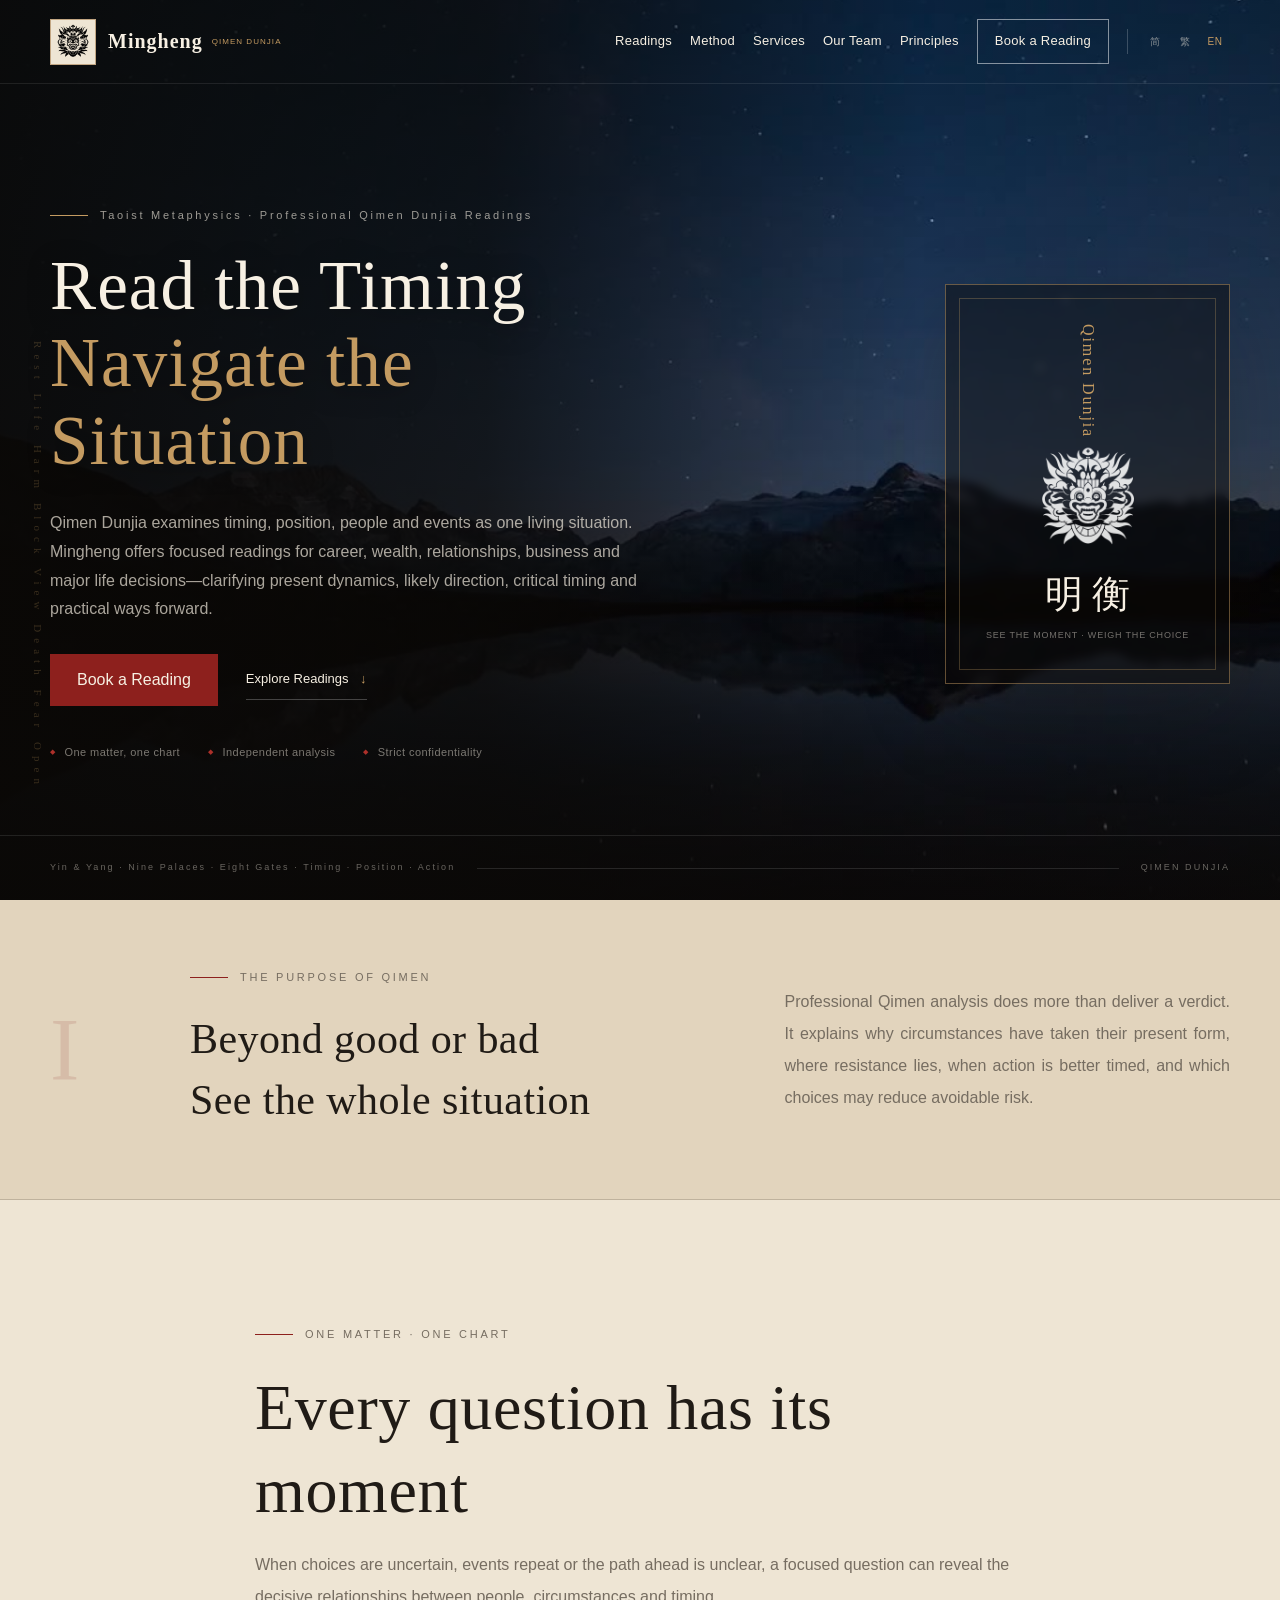
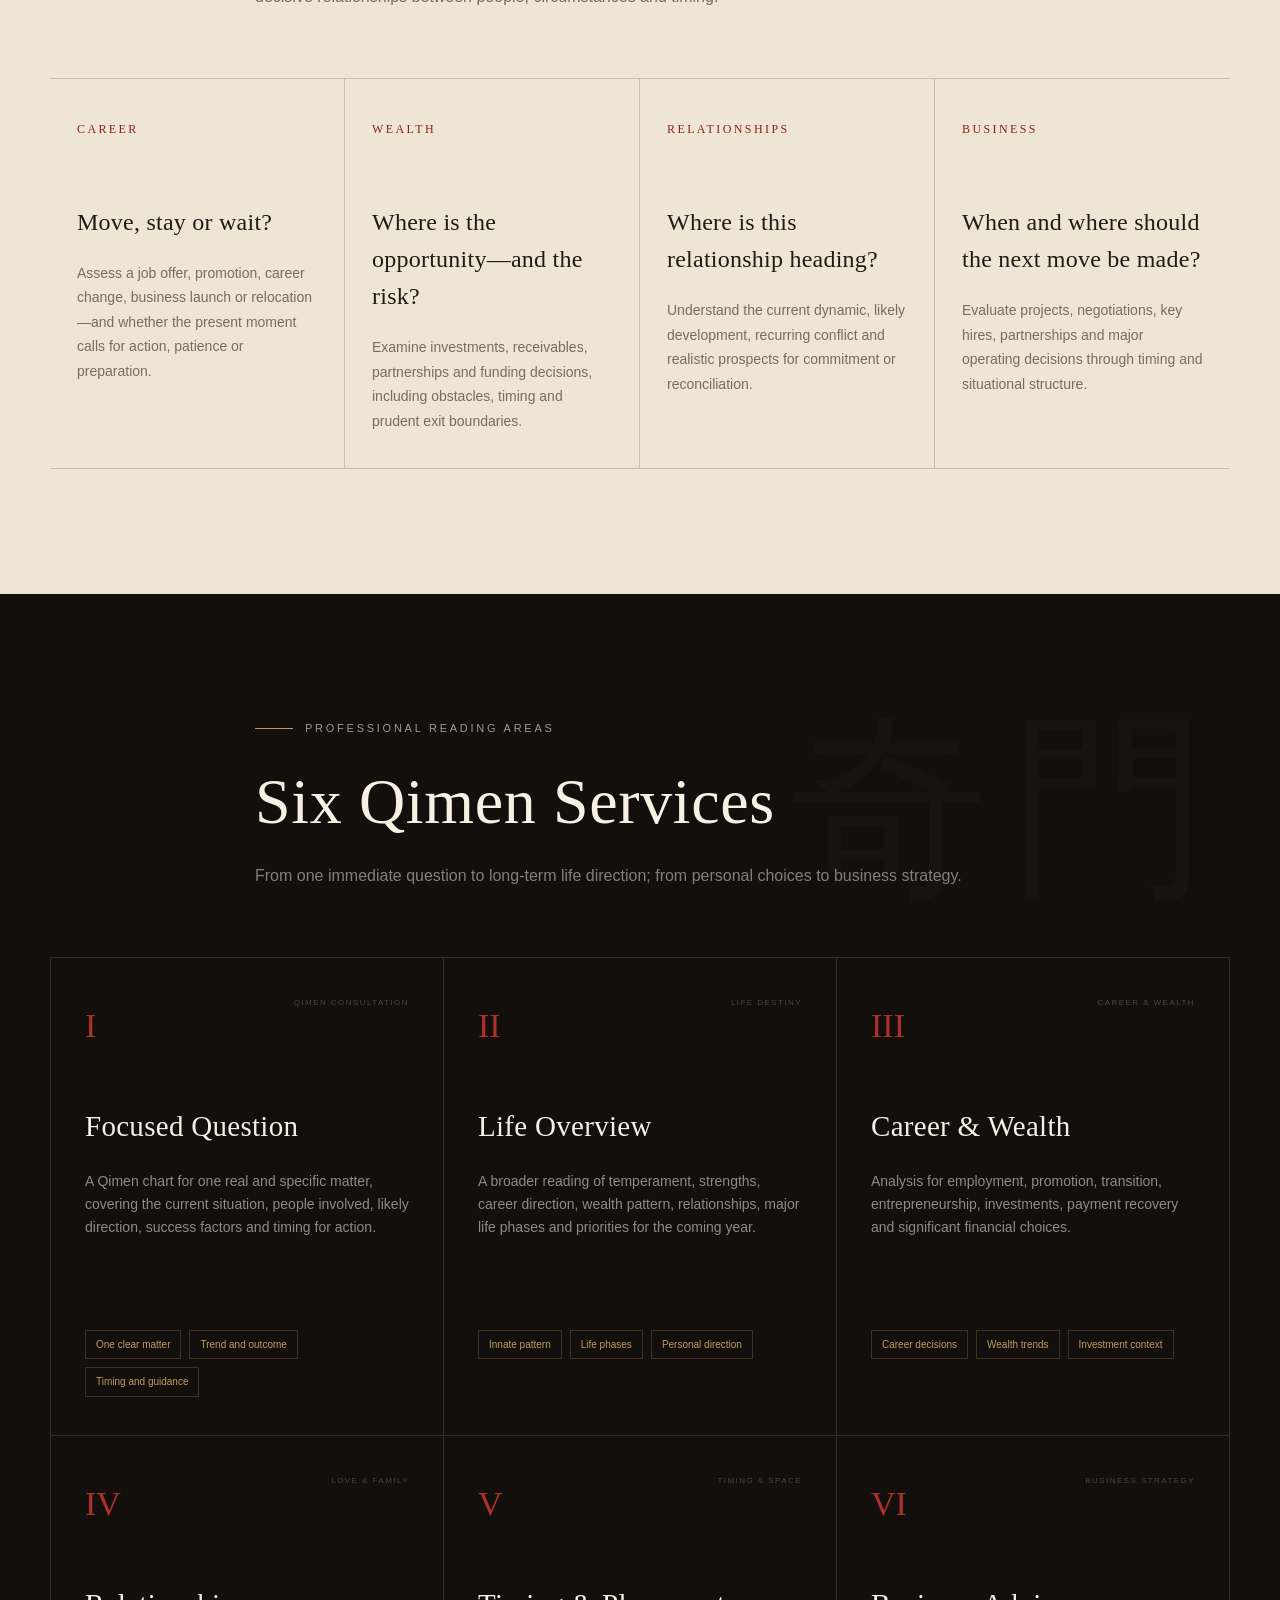
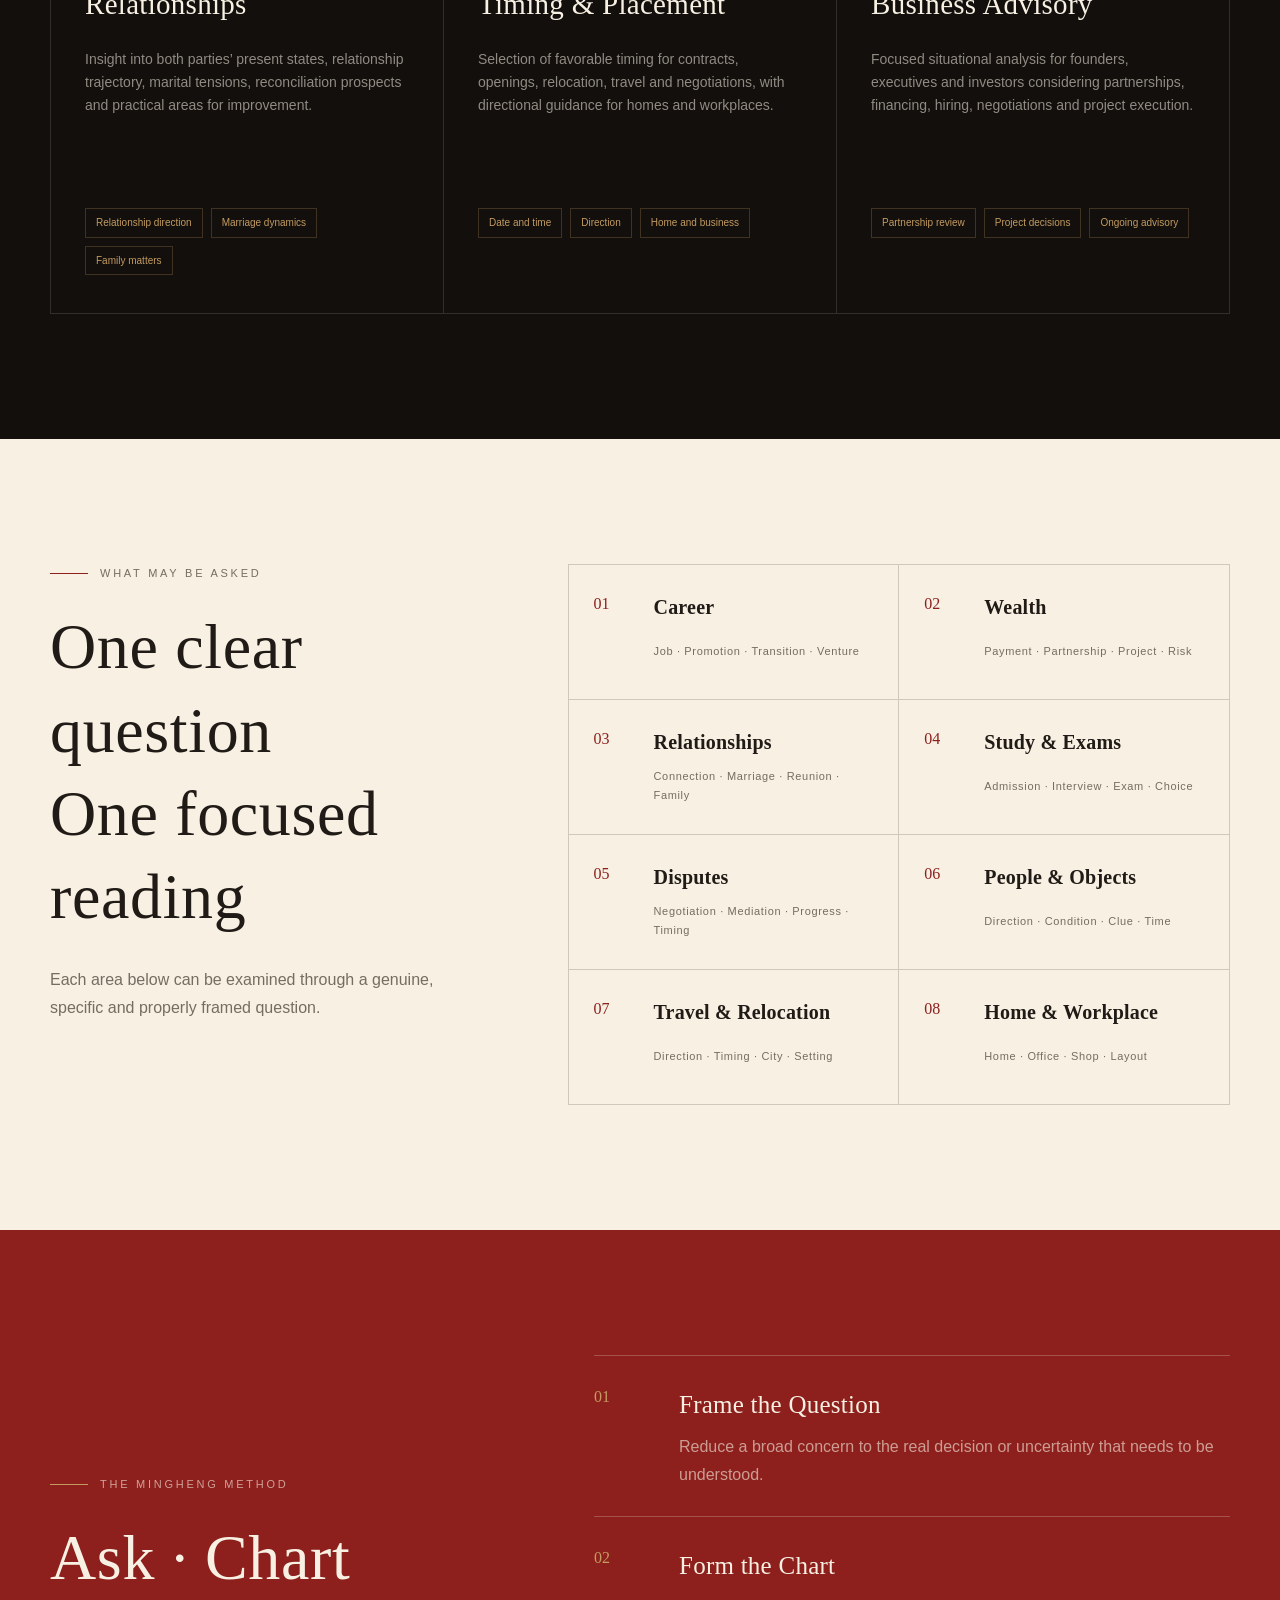
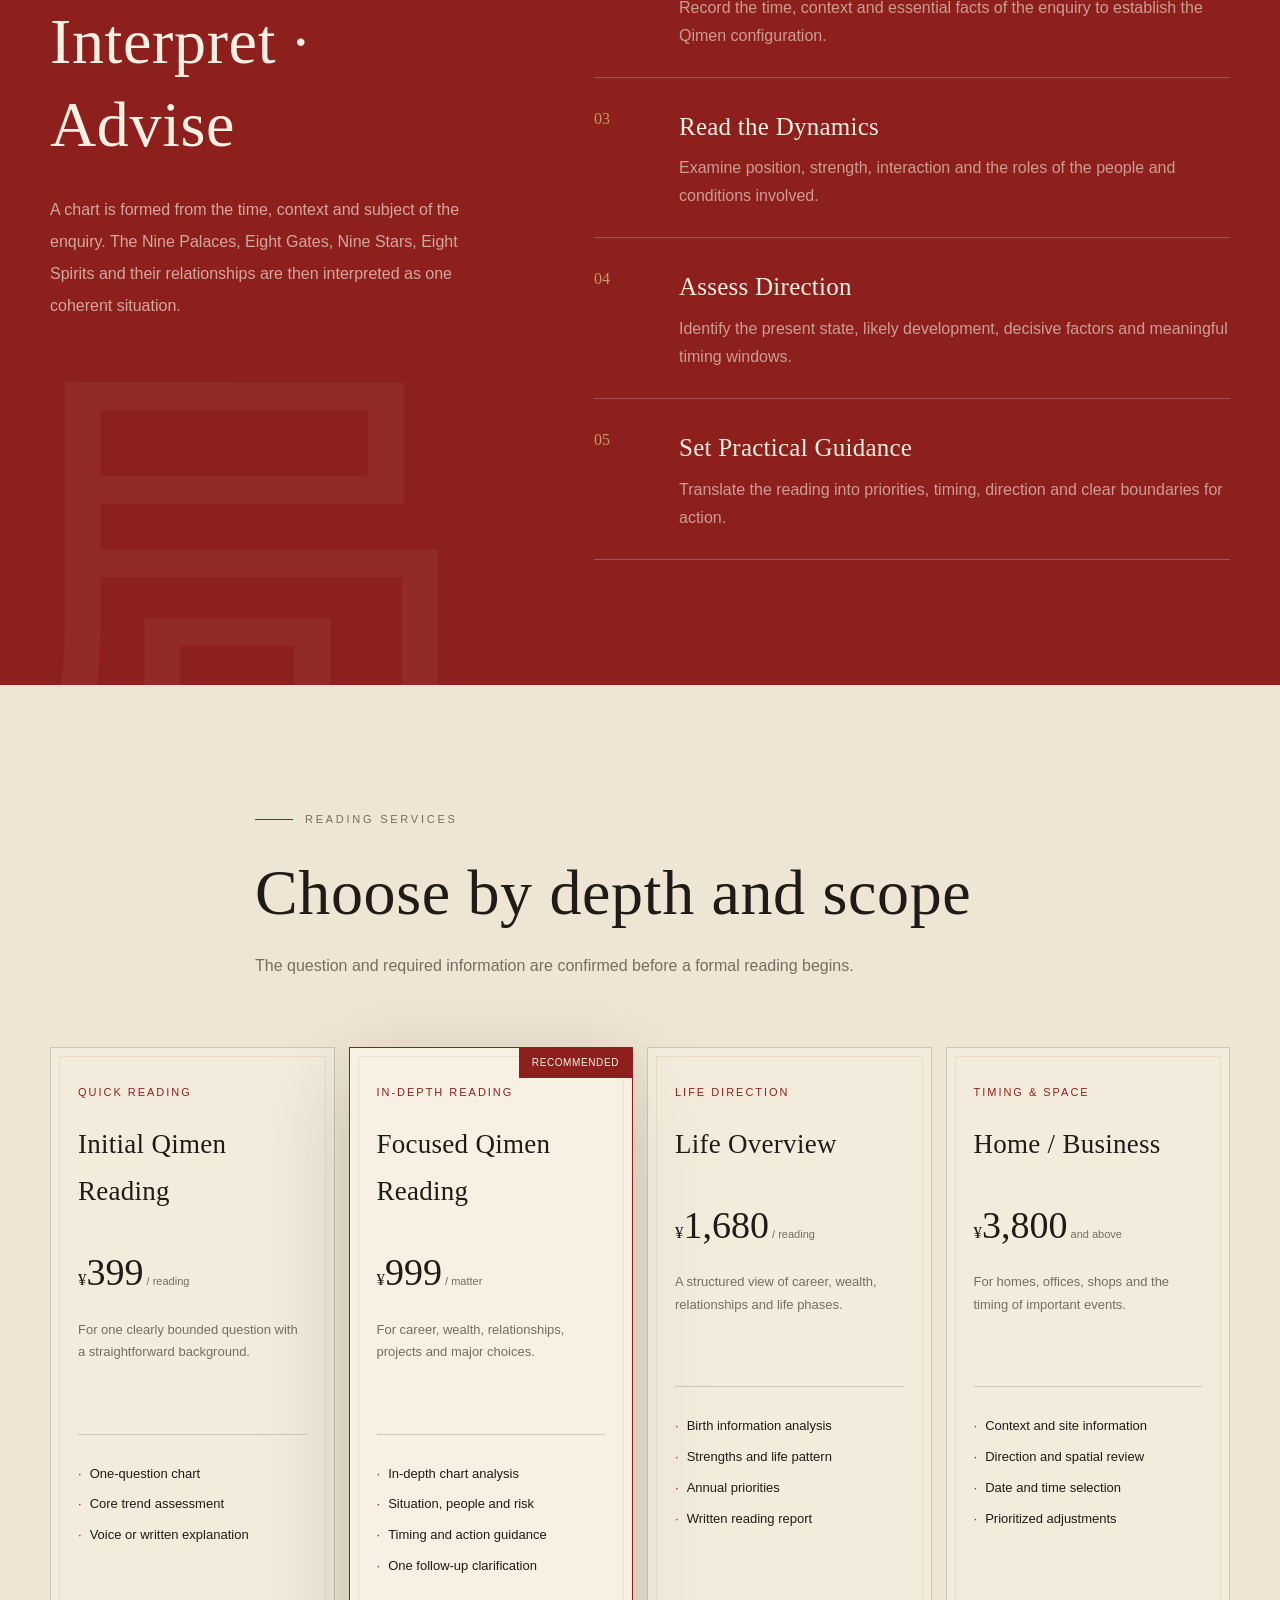
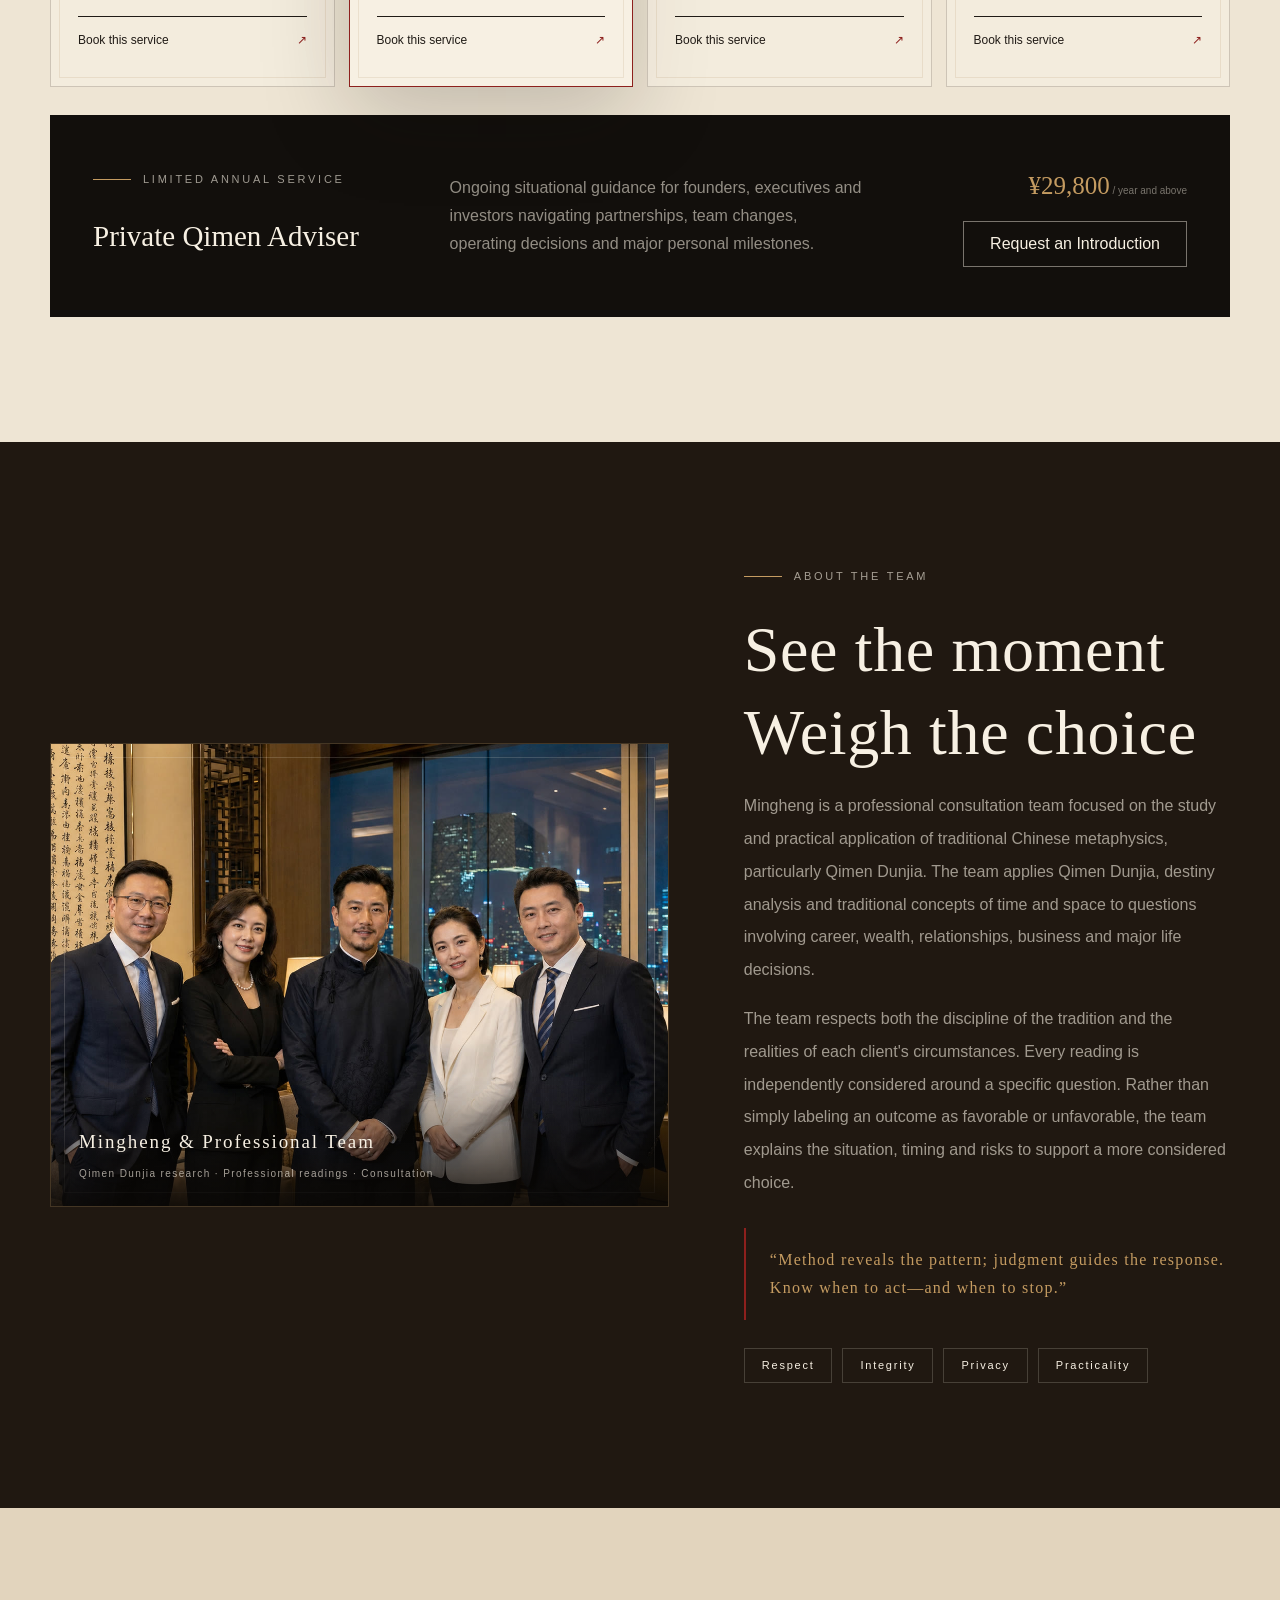
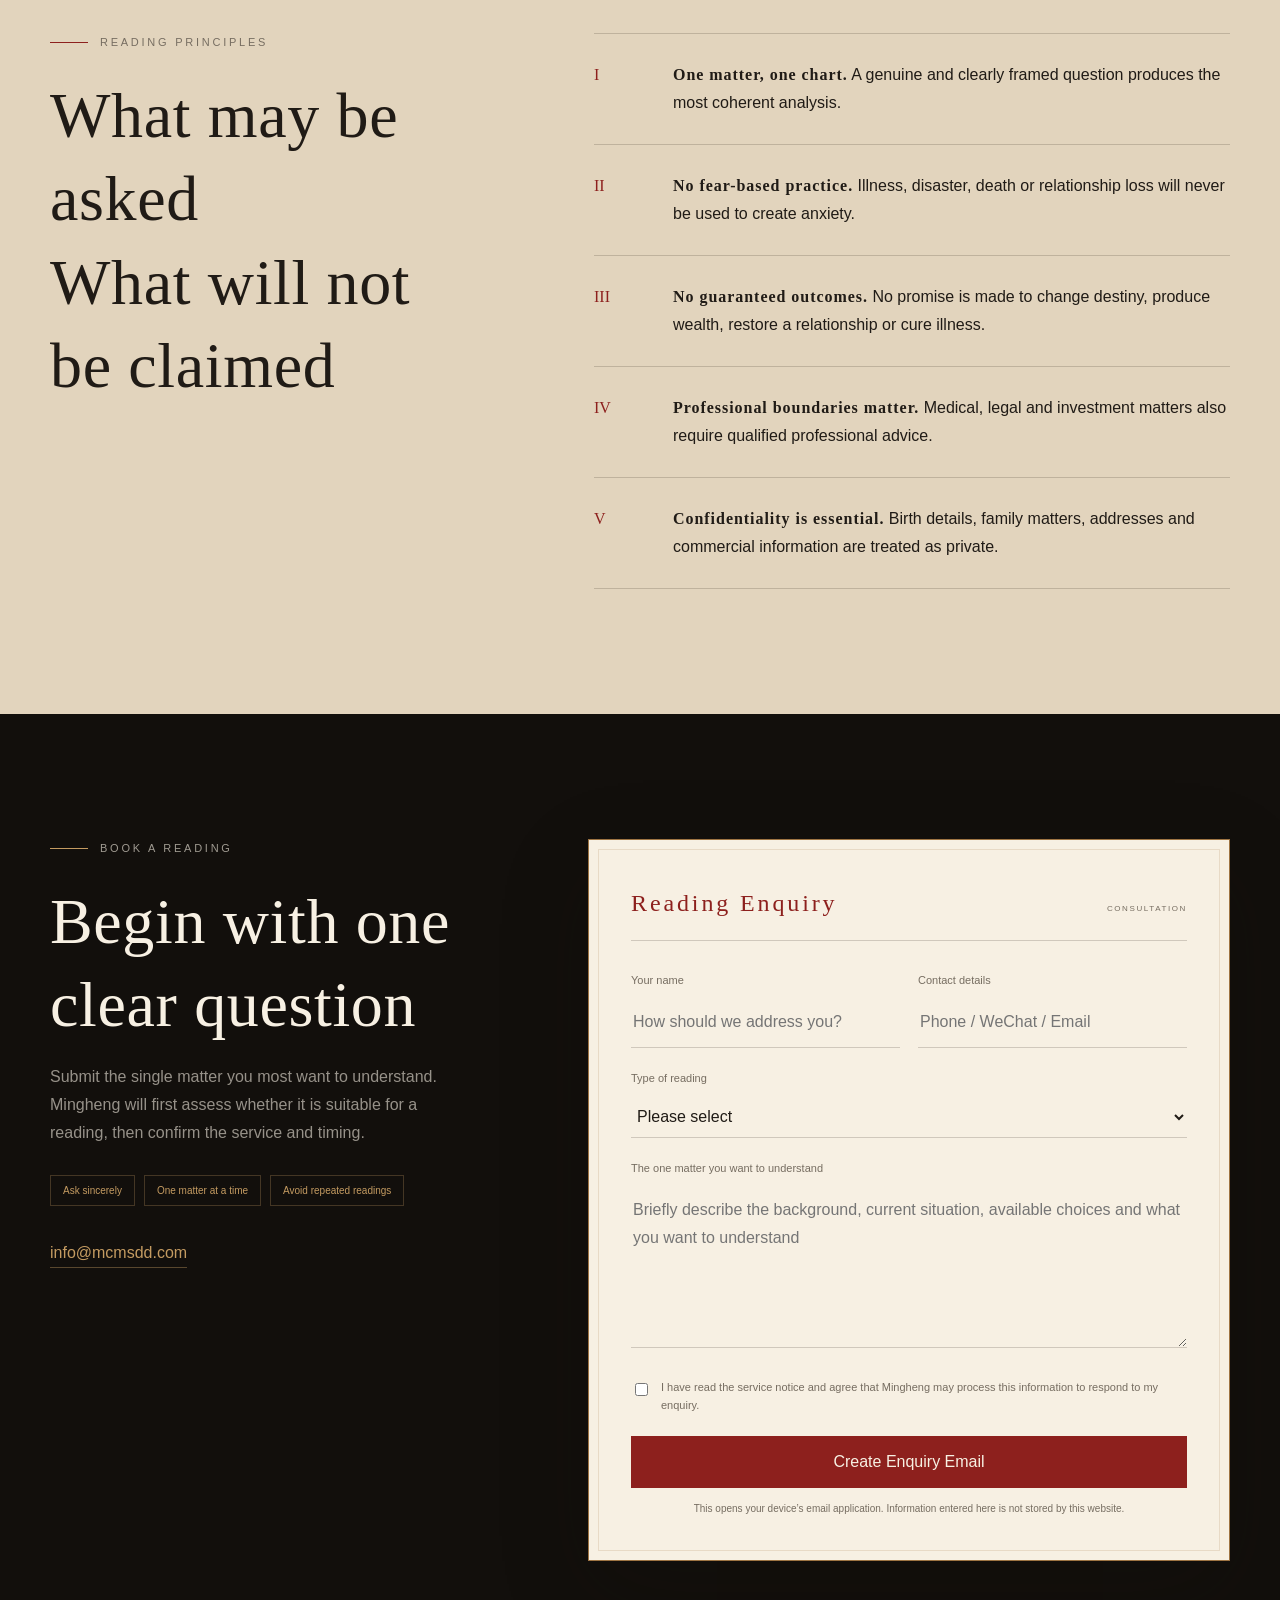
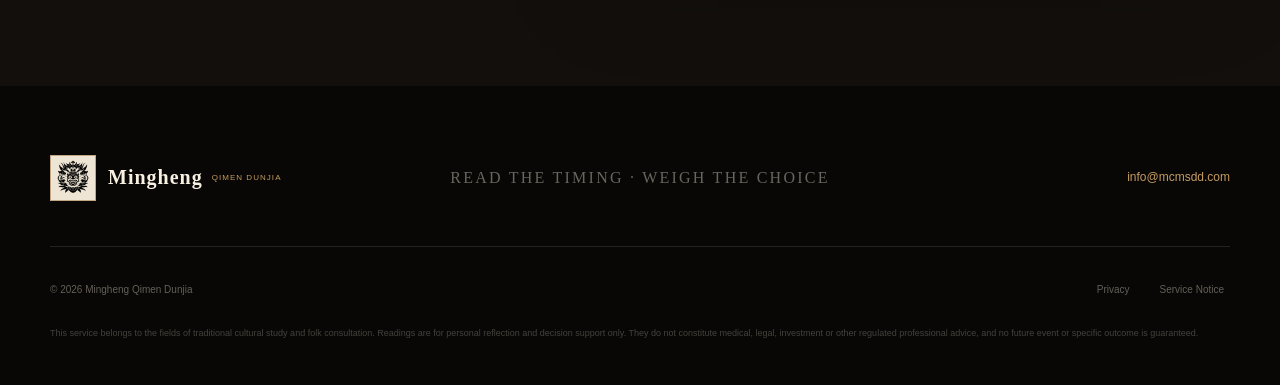
==== en/index.html @ cd2bf9da "Rewrite about section for the team" ====
<!doctype html>
<html lang="en">
<head>
  <meta charset="utf-8"><meta name="viewport" content="width=device-width, initial-scale=1"><meta name="theme-color" content="#120f0c">
  <title>Mingheng | Professional Qimen Dunjia Readings</title>
  <meta name="description" content="Mingheng provides professional Qimen Dunjia readings for specific questions, life direction, career and wealth, relationships, timing, spatial planning and business decisions.">
  <meta name="keywords" content="Mingheng,Qimen Dunjia,Qimen reading,Chinese divination,destiny reading,career reading,relationship reading,auspicious timing,business consultation">
  <meta property="og:type" content="website"><meta property="og:url" content="https://mcmsdd.com/en/"><meta property="og:title" content="Mingheng | Professional Qimen Dunjia Readings"><meta property="og:description" content="Read the timing. Understand the situation. Choose with clarity."><meta property="og:image" content="https://mcmsdd.com/assets/mark-black.png">
  <link rel="canonical" href="https://mcmsdd.com/en/"><link rel="alternate" hreflang="zh-CN" href="https://mcmsdd.com/"><link rel="alternate" hreflang="zh-Hant" href="https://mcmsdd.com/zh-hant/"><link rel="alternate" hreflang="en" href="https://mcmsdd.com/en/"><link rel="alternate" hreflang="x-default" href="https://mcmsdd.com/">
  <link rel="icon" href="../assets/mark-black.png" type="image/png"><link rel="apple-touch-icon" href="../assets/mark-black.png"><link rel="stylesheet" href="../styles.css?v=20260831-team-full">
  <script type="application/ld+json">{"@context":"https://schema.org","@type":"ProfessionalService","name":"Mingheng Qimen Dunjia Readings","url":"https://mcmsdd.com/en/","description":"Professional Qimen Dunjia readings and consultation","email":"info@mcmsdd.com"}</script>
</head>
<body>
  <a class="skip-link" href="#main">Skip to main content</a>
  <header class="site-header" id="top"><div class="nav-wrap container">
    <a class="brand" href="#top" aria-label="Mingheng Qimen Dunjia home"><span class="brand-mark"><img src="../assets/mark-black.png" alt="" width="44" height="44"></span><span class="brand-name"><strong>Mingheng</strong><small>QIMEN DUNJIA</small></span></a>
    <button class="nav-toggle" aria-expanded="false" aria-controls="site-nav" aria-label="Open navigation"><span></span><span></span></button>
    <nav id="site-nav" class="site-nav" aria-label="Main navigation"><a href="#services">Readings</a><a href="#method">Method</a><a href="#plans">Services</a><a href="#about">Our Team</a><a href="#principles">Principles</a><a class="nav-cta" href="#consult">Book a Reading</a><div class="lang-switch" aria-label="Language"><a href="/" lang="zh-CN">简</a><a href="/zh-hant/" lang="zh-Hant">繁</a><a class="active" href="/en/" lang="en" aria-current="page">EN</a></div></nav>
  </div></header>
  <main id="main">
    <section class="hero"><div class="hero-image" aria-hidden="true"><video class="hero-video" autoplay muted loop playsinline preload="auto" poster="../assets/mingheng-hero-poster.jpg" tabindex="-1"><source src="../assets/mingheng-hero-background.mp4?v=20260831-2" type="video/mp4"></video></div><div class="hero-veil" aria-hidden="true"></div><div class="hero-runes runes-left" aria-hidden="true">Rest Life Harm Block View Death Fear Open</div>
      <div class="container hero-grid"><div class="hero-copy reveal"><p class="eyebrow light"><span></span>Taoist Metaphysics · Professional Qimen Dunjia Readings</p><h1><span>Read the Timing</span><em>Navigate the Situation</em></h1><p class="hero-intro">Qimen Dunjia examines timing, position, people and events as one living situation. Mingheng offers focused readings for career, wealth, relationships, business and major life decisions—clarifying present dynamics, likely direction, critical timing and practical ways forward.</p><div class="hero-actions"><a class="button button-red" href="#consult">Book a Reading</a><a class="text-link light-link" href="#services">Explore Readings <span>↓</span></a></div><ul class="hero-notes" aria-label="Service qualities"><li>One matter, one chart</li><li>Independent analysis</li><li>Strict confidentiality</li></ul></div>
      <div class="hero-seal reveal delay-1" aria-hidden="true"><div class="seal-frame"><span class="seal-top">Qimen Dunjia</span><img src="../assets/mark-black.png" alt=""><strong>明衡</strong><span class="seal-bottom">SEE THE MOMENT · WEIGH THE CHOICE</span></div></div></div>
      <div class="hero-bottom"><div class="container"><span>Yin &amp; Yang · Nine Palaces · Eight Gates · Timing · Position · Action</span><i></i><span>QIMEN DUNJIA</span></div></div>
    </section>
    <section class="intro-band"><div class="container intro-grid"><p class="intro-number">I</p><div><p class="eyebrow"><span></span>THE PURPOSE OF QIMEN</p><h2>Beyond good or bad<br>See the whole situation</h2></div><p>Professional Qimen analysis does more than deliver a verdict. It explains why circumstances have taken their present form, where resistance lies, when action is better timed, and which choices may reduce avoidable risk.</p></div></section>
    <section class="section questions"><div class="container question-heading reveal"><p class="eyebrow"><span></span>ONE MATTER · ONE CHART</p><h2>Every question has its moment</h2><p>When choices are uncertain, events repeat or the path ahead is unclear, a focused question can reveal the decisive relationships between people, circumstances and timing.</p></div><div class="container question-grid">
      <article class="question-card reveal"><span>CAREER</span><h3>Move, stay or wait?</h3><p>Assess a job offer, promotion, career change, business launch or relocation—and whether the present moment calls for action, patience or preparation.</p></article><article class="question-card reveal delay-1"><span>WEALTH</span><h3>Where is the opportunity—and the risk?</h3><p>Examine investments, receivables, partnerships and funding decisions, including obstacles, timing and prudent exit boundaries.</p></article><article class="question-card reveal delay-2"><span>RELATIONSHIPS</span><h3>Where is this relationship heading?</h3><p>Understand the current dynamic, likely development, recurring conflict and realistic prospects for commitment or reconciliation.</p></article><article class="question-card reveal delay-3"><span>BUSINESS</span><h3>When and where should the next move be made?</h3><p>Evaluate projects, negotiations, key hires, partnerships and major operating decisions through timing and situational structure.</p></article>
    </div></section>
    <section class="section services" id="services"><div class="container section-heading reveal"><p class="eyebrow light"><span></span>PROFESSIONAL READING AREAS</p><h2>Six Qimen Services</h2><p>From one immediate question to long-term life direction; from personal choices to business strategy.</p></div><div class="container service-grid">
      <article class="service-card reveal"><div class="service-head"><span>I</span><small>QIMEN CONSULTATION</small></div><h3>Focused Question</h3><p>A Qimen chart for one real and specific matter, covering the current situation, people involved, likely direction, success factors and timing for action.</p><ul><li>One clear matter</li><li>Trend and outcome</li><li>Timing and guidance</li></ul></article>
      <article class="service-card reveal delay-1"><div class="service-head"><span>II</span><small>LIFE DESTINY</small></div><h3>Life Overview</h3><p>A broader reading of temperament, strengths, career direction, wealth pattern, relationships, major life phases and priorities for the coming year.</p><ul><li>Innate pattern</li><li>Life phases</li><li>Personal direction</li></ul></article>
      <article class="service-card reveal delay-2"><div class="service-head"><span>III</span><small>CAREER &amp; WEALTH</small></div><h3>Career &amp; Wealth</h3><p>Analysis for employment, promotion, transition, entrepreneurship, investments, payment recovery and significant financial choices.</p><ul><li>Career decisions</li><li>Wealth trends</li><li>Investment context</li></ul></article>
      <article class="service-card reveal"><div class="service-head"><span>IV</span><small>LOVE &amp; FAMILY</small></div><h3>Relationships</h3><p>Insight into both parties’ present states, relationship trajectory, marital tensions, reconciliation prospects and practical areas for improvement.</p><ul><li>Relationship direction</li><li>Marriage dynamics</li><li>Family matters</li></ul></article>
      <article class="service-card reveal delay-1"><div class="service-head"><span>V</span><small>TIMING &amp; SPACE</small></div><h3>Timing &amp; Placement</h3><p>Selection of favorable timing for contracts, openings, relocation, travel and negotiations, with directional guidance for homes and workplaces.</p><ul><li>Date and time</li><li>Direction</li><li>Home and business</li></ul></article>
      <article class="service-card reveal delay-2"><div class="service-head"><span>VI</span><small>BUSINESS STRATEGY</small></div><h3>Business Advisory</h3><p>Focused situational analysis for founders, executives and investors considering partnerships, financing, hiring, negotiations and project execution.</p><ul><li>Partnership review</li><li>Project decisions</li><li>Ongoing advisory</li></ul></article>
    </div></section>
    <section class="section scope"><div class="container scope-grid"><div class="scope-title reveal"><p class="eyebrow"><span></span>WHAT MAY BE ASKED</p><h2>One clear question<br>One focused reading</h2><p>Each area below can be examined through a genuine, specific and properly framed question.</p></div><div class="scope-list reveal delay-1">
      <div><span>01</span><strong>Career</strong><small>Job · Promotion · Transition · Venture</small></div><div><span>02</span><strong>Wealth</strong><small>Payment · Partnership · Project · Risk</small></div><div><span>03</span><strong>Relationships</strong><small>Connection · Marriage · Reunion · Family</small></div><div><span>04</span><strong>Study &amp; Exams</strong><small>Admission · Interview · Exam · Choice</small></div><div><span>05</span><strong>Disputes</strong><small>Negotiation · Mediation · Progress · Timing</small></div><div><span>06</span><strong>People &amp; Objects</strong><small>Direction · Condition · Clue · Time</small></div><div><span>07</span><strong>Travel &amp; Relocation</strong><small>Direction · Timing · City · Setting</small></div><div><span>08</span><strong>Home &amp; Workplace</strong><small>Home · Office · Shop · Layout</small></div>
    </div></div></section>
    <section class="section method" id="method"><div class="method-symbol" aria-hidden="true">局</div><div class="container method-grid"><div class="method-copy reveal"><p class="eyebrow light"><span></span>THE MINGHENG METHOD</p><h2>Ask · Chart<br>Interpret · Advise</h2><p>A chart is formed from the time, context and subject of the enquiry. The Nine Palaces, Eight Gates, Nine Stars, Eight Spirits and their relationships are then interpreted as one coherent situation.</p></div><ol class="steps">
      <li class="reveal"><span>01</span><div><h3>Frame the Question</h3><p>Reduce a broad concern to the real decision or uncertainty that needs to be understood.</p></div></li><li class="reveal"><span>02</span><div><h3>Form the Chart</h3><p>Record the time, context and essential facts of the enquiry to establish the Qimen configuration.</p></div></li><li class="reveal"><span>03</span><div><h3>Read the Dynamics</h3><p>Examine position, strength, interaction and the roles of the people and conditions involved.</p></div></li><li class="reveal"><span>04</span><div><h3>Assess Direction</h3><p>Identify the present state, likely development, decisive factors and meaningful timing windows.</p></div></li><li class="reveal"><span>05</span><div><h3>Set Practical Guidance</h3><p>Translate the reading into priorities, timing, direction and clear boundaries for action.</p></div></li>
    </ol></div></section>
    <section class="section plans" id="plans"><div class="container section-heading reveal"><p class="eyebrow"><span></span>READING SERVICES</p><h2>Choose by depth and scope</h2><p>The question and required information are confirmed before a formal reading begins.</p></div><div class="container plan-grid">
      <article class="plan-card reveal"><p class="plan-type">QUICK READING</p><h3>Initial Qimen Reading</h3><p class="price"><small>¥</small>399<span> / reading</span></p><p class="plan-desc">For one clearly bounded question with a straightforward background.</p><ul><li>One-question chart</li><li>Core trend assessment</li><li>Voice or written explanation</li></ul><a href="#consult">Book this service</a></article>
      <article class="plan-card featured reveal delay-1"><div class="recommended">RECOMMENDED</div><p class="plan-type">IN-DEPTH READING</p><h3>Focused Qimen Reading</h3><p class="price"><small>¥</small>999<span> / matter</span></p><p class="plan-desc">For career, wealth, relationships, projects and major choices.</p><ul><li>In-depth chart analysis</li><li>Situation, people and risk</li><li>Timing and action guidance</li><li>One follow-up clarification</li></ul><a href="#consult">Book this service</a></article>
      <article class="plan-card reveal delay-2"><p class="plan-type">LIFE DIRECTION</p><h3>Life Overview</h3><p class="price"><small>¥</small>1,680<span> / reading</span></p><p class="plan-desc">A structured view of career, wealth, relationships and life phases.</p><ul><li>Birth information analysis</li><li>Strengths and life pattern</li><li>Annual priorities</li><li>Written reading report</li></ul><a href="#consult">Book this service</a></article>
      <article class="plan-card reveal delay-3"><p class="plan-type">TIMING &amp; SPACE</p><h3>Home / Business</h3><p class="price"><small>¥</small>3,800<span> and above</span></p><p class="plan-desc">For homes, offices, shops and the timing of important events.</p><ul><li>Context and site information</li><li>Direction and spatial review</li><li>Date and time selection</li><li>Prioritized adjustments</li></ul><a href="#consult">Book this service</a></article>
    </div><div class="container advisor-card reveal"><div><p class="eyebrow light"><span></span>LIMITED ANNUAL SERVICE</p><h3>Private Qimen Adviser</h3></div><p>Ongoing situational guidance for founders, executives and investors navigating partnerships, team changes, operating decisions and major personal milestones.</p><div class="advisor-meta"><strong>¥29,800<small> / year and above</small></strong><a class="button button-outline" href="#consult">Request an Introduction</a></div></div></section>
    <section class="section about" id="about"><div class="container about-grid"><figure class="about-photo reveal"><img src="../assets/mingheng-team.jpg" alt="Mingheng and professional collaborators" width="1200" height="900" loading="lazy" decoding="async"><figcaption><strong>Mingheng &amp; Professional Team</strong><span>Qimen Dunjia research · Professional readings · Consultation</span></figcaption></figure><div class="about-copy reveal delay-1"><p class="eyebrow light"><span></span>ABOUT THE TEAM</p><h2>See the moment<br>Weigh the choice</h2><p>Mingheng is a professional consultation team focused on the study and practical application of traditional Chinese metaphysics, particularly Qimen Dunjia. The team applies Qimen Dunjia, destiny analysis and traditional concepts of time and space to questions involving career, wealth, relationships, business and major life decisions.</p><p>The team respects both the discipline of the tradition and the realities of each client's circumstances. Every reading is independently considered around a specific question. Rather than simply labeling an outcome as favorable or unfavorable, the team explains the situation, timing and risks to support a more considered choice.</p><blockquote>“Method reveals the pattern; judgment guides the response. Know when to act—and when to stop.”</blockquote><div class="about-values"><span>Respect</span><span>Integrity</span><span>Privacy</span><span>Practicality</span></div></div></div></section>
    <section class="section principles" id="principles"><div class="container principles-grid"><div class="principles-title reveal"><p class="eyebrow"><span></span>READING PRINCIPLES</p><h2>What may be asked<br>What will not be claimed</h2></div><div class="principle-list"><div class="reveal"><span>I</span><p><strong>One matter, one chart.</strong> A genuine and clearly framed question produces the most coherent analysis.</p></div><div class="reveal"><span>II</span><p><strong>No fear-based practice.</strong> Illness, disaster, death or relationship loss will never be used to create anxiety.</p></div><div class="reveal"><span>III</span><p><strong>No guaranteed outcomes.</strong> No promise is made to change destiny, produce wealth, restore a relationship or cure illness.</p></div><div class="reveal"><span>IV</span><p><strong>Professional boundaries matter.</strong> Medical, legal and investment matters also require qualified professional advice.</p></div><div class="reveal"><span>V</span><p><strong>Confidentiality is essential.</strong> Birth details, family matters, addresses and commercial information are treated as private.</p></div></div></div></section>
    <section class="section consult" id="consult"><div class="container consult-grid"><div class="consult-copy reveal"><p class="eyebrow light"><span></span>BOOK A READING</p><h2>Begin with one<br>clear question</h2><p>Submit the single matter you most want to understand. Mingheng will first assess whether it is suitable for a reading, then confirm the service and timing.</p><div class="consult-rule"><span>Ask sincerely</span><span>One matter at a time</span><span>Avoid repeated readings</span></div><a href="mailto:info@mcmsdd.com">info@mcmsdd.com</a></div>
      <form class="consult-form reveal delay-1" id="consult-form"><div class="form-title"><span>Reading Enquiry</span><small>CONSULTATION</small></div><div class="field-row"><label><span>Your name</span><input name="name" autocomplete="name" required placeholder="How should we address you?"></label><label><span>Contact details</span><input name="contact" autocomplete="tel" required placeholder="Phone / WeChat / Email"></label></div><label><span>Type of reading</span><select name="type" required><option value="">Please select</option><option>Initial Qimen Reading</option><option>Focused Qimen Reading</option><option>Life Overview</option><option>Career &amp; Wealth</option><option>Relationships</option><option>Timing &amp; Placement</option><option>Business Advisory</option><option>Private Annual Adviser</option></select></label><label><span>The one matter you want to understand</span><textarea name="question" rows="5" required maxlength="500" placeholder="Briefly describe the background, current situation, available choices and what you want to understand"></textarea></label><label class="consent"><input type="checkbox" required><span>I have read the service notice and agree that Mingheng may process this information to respond to my enquiry.</span></label><button class="button button-red" type="submit">Create Enquiry Email</button><p class="form-note" id="form-note">This opens your device’s email application. Information entered here is not stored by this website.</p></form>
    </div></section>
  </main>
  <footer class="site-footer"><div class="container footer-top"><a class="brand footer-brand" href="#top"><span class="brand-mark"><img src="../assets/mark-black.png" alt="" width="48" height="48"></span><span class="brand-name"><strong>Mingheng</strong><small>QIMEN DUNJIA</small></span></a><p>READ THE TIMING · WEIGH THE CHOICE</p><a href="mailto:info@mcmsdd.com">info@mcmsdd.com</a></div><div class="container footer-bottom"><p>© <span id="year"></span> Mingheng Qimen Dunjia</p><div><button data-modal="privacy">Privacy</button><button data-modal="terms">Service Notice</button></div></div><p class="container disclaimer">This service belongs to the fields of traditional cultural study and folk consultation. Readings are for personal reflection and decision support only. They do not constitute medical, legal, investment or other regulated professional advice, and no future event or specific outcome is guaranteed.</p></footer>
  <dialog id="info-dialog"><button class="dialog-close" aria-label="Close">×</button><div id="dialog-content"></div></dialog><script src="../app.js?v=20260831-video-fix"></script>
</body>
</html>
---- styles.css ----
:root {
  --night: #120f0c;
  --night-2: #201811;
  --ink: #201b16;
  --paper: #eee5d4;
  --paper-2: #e2d4bd;
  --ivory: #f7f0e3;
  --bronze: #9e7443;
  --gold: #c49b61;
  --red: #8d201d;
  --red-bright: #ad302a;
  --muted: #766d61;
  --line: rgba(54, 43, 31, .2);
  --serif: "Noto Serif SC", "Source Han Serif SC", "Songti SC", "STSong", "SimSun", Georgia, serif;
  --sans: "Noto Sans SC", "PingFang SC", "Microsoft YaHei", Arial, sans-serif;
  --shadow: 0 30px 85px rgba(20, 14, 9, .2);
}

* { box-sizing: border-box; }
html { scroll-behavior: smooth; }
body { margin: 0; color: var(--ink); background: var(--paper); font-family: var(--sans); line-height: 1.75; -webkit-font-smoothing: antialiased; }
body.nav-open { overflow: hidden; }
a { color: inherit; text-decoration: none; }
button, input, textarea, select { font: inherit; }
img { max-width: 100%; display: block; }
.container { width: min(1180px, calc(100% - 52px)); margin-inline: auto; }
.skip-link { position: fixed; top: -80px; left: 20px; z-index: 200; background: var(--ivory); padding: 10px 16px; }
.skip-link:focus { top: 12px; }

.site-header { position: fixed; inset: 0 0 auto; z-index: 60; height: 84px; color: var(--ivory); border-bottom: 1px solid rgba(255,255,255,.09); transition: .35s ease; }
.site-header.scrolled { color: var(--ink); background: rgba(238,229,212,.94); border-bottom-color: var(--line); backdrop-filter: blur(15px); }
.nav-wrap { height: 100%; display: flex; align-items: center; justify-content: space-between; }
.brand { display: inline-flex; align-items: center; gap: 12px; }
.brand-mark { width: 46px; height: 46px; display: grid; place-items: center; background: var(--paper); border: 1px solid rgba(158,116,67,.55); }
.brand-mark img { width: 40px; height: 40px; object-fit: contain; }
.brand-name { display: flex; align-items: baseline; gap: 9px; }
.brand strong { font-family: var(--serif); font-size: 23px; font-weight: 600; letter-spacing: .2em; }
.brand small { color: var(--gold); font-size: 10px; letter-spacing: .24em; }
.site-header.scrolled .brand small { color: var(--red); }
.site-nav { display: flex; align-items: center; gap: 27px; font-size: 13px; letter-spacing: .08em; }
.site-nav a { position: relative; }
.site-nav > a:not(.nav-cta)::after { content: ""; position: absolute; left: 0; bottom: -8px; width: 0; height: 1px; background: var(--red-bright); transition: width .25s; }
.site-nav > a:hover::after { width: 100%; }
.nav-cta { padding: 10px 17px; color: var(--ivory); border: 1px solid rgba(255,255,255,.5); }
.scrolled .nav-cta { color: var(--ivory); background: var(--red); border-color: var(--red); }
.lang-switch { display: flex; align-items: center; padding-left: 12px; border-left: 1px solid rgba(255,255,255,.2); }
.scrolled .lang-switch { border-left-color: var(--line); }
.lang-switch a { min-width: 30px; padding: 4px 6px; color: rgba(247,240,227,.52); text-align: center; font-size: 10px; letter-spacing: .05em; }
.scrolled .lang-switch a { color: var(--muted); }
.lang-switch a.active { color: var(--gold); }
.scrolled .lang-switch a.active { color: var(--red); }
.nav-toggle { display: none; width: 44px; height: 44px; border: 0; color: inherit; background: transparent; position: relative; }
.nav-toggle span { position: absolute; left: 10px; width: 24px; height: 1px; background: currentColor; transition: .25s; }
.nav-toggle span:first-child { top: 17px; }.nav-toggle span:last-child { top: 25px; }

.hero { min-height: 800px; height: 100svh; max-height: 1000px; position: relative; overflow: hidden; display: flex; align-items: center; color: var(--ivory); background: var(--night); }
.hero-image { position: absolute; inset: 0; overflow: hidden; background: url("assets/mingheng-hero-poster.jpg") center/cover no-repeat; transform: scale(1.015); }
.hero-video { width: 100%; height: 100%; display: block; object-fit: cover; object-position: center; }
.hero-veil { position: absolute; inset: 0; background: linear-gradient(90deg, rgba(10,8,6,.94) 0%, rgba(10,8,6,.8) 38%, rgba(10,8,6,.25) 72%, rgba(10,8,6,.4) 100%), linear-gradient(0deg, rgba(12,9,7,.75), transparent 40%); }
.hero-grid { display: grid; grid-template-columns: 1.1fr .9fr; gap: 70px; align-items: center; position: relative; z-index: 3; padding-top: 68px; }
.eyebrow { margin: 0 0 22px; display: flex; align-items: center; gap: 12px; color: var(--muted); font-size: 11px; letter-spacing: .25em; }
.eyebrow span { width: 38px; height: 1px; background: var(--red); }
.eyebrow.light { color: rgba(247,240,227,.62); }
.eyebrow.light span { background: var(--gold); }
h1, h2, h3 { font-family: var(--serif); font-weight: 500; }
.hero h1 { margin: 0; font-size: clamp(58px, 6.5vw, 94px); line-height: 1.2; letter-spacing: .1em; text-shadow: 0 5px 28px rgba(0,0,0,.45); }
.hero h1 span, .hero h1 em { display: block; }
.hero h1 em { color: var(--gold); font-style: normal; }
.hero-intro { max-width: 650px; margin: 30px 0; color: rgba(247,240,227,.68); font-size: 16px; line-height: 2.05; }
.hero-actions { display: flex; align-items: center; gap: 28px; }
.button { display: inline-flex; align-items: center; justify-content: center; min-height: 52px; padding: 0 26px; border: 1px solid transparent; cursor: pointer; transition: transform .25s, background .25s; }
.button:hover { transform: translateY(-2px); }
.button-red { color: var(--ivory); background: var(--red); }
.button-red:hover { background: var(--red-bright); }
.text-link { padding: 8px 0; border-bottom: 1px solid var(--line); font-size: 13px; }
.light-link { border-color: rgba(255,255,255,.24); }.light-link span { color: var(--gold); margin-left: 8px; }
.hero-notes { display: flex; gap: 28px; margin: 37px 0 0; padding: 0; list-style: none; color: rgba(247,240,227,.48); font-size: 11px; letter-spacing: .17em; }
.hero-notes li::before { content: "◆"; color: var(--red-bright); margin-right: 9px; font-size: 7px; vertical-align: 2px; }
.hero-seal { justify-self: end; width: 285px; height: 400px; padding: 13px; border: 1px solid rgba(196,155,97,.48); background: rgba(12,9,7,.45); backdrop-filter: blur(5px); box-shadow: var(--shadow); }
.seal-frame { height: 100%; padding: 25px 19px; display: flex; flex-direction: column; align-items: center; justify-content: space-between; border: 1px solid rgba(196,155,97,.3); text-align: center; }
.seal-frame img { width: 120px; filter: invert(1); opacity: .87; }
.seal-frame strong { font-family: var(--serif); color: var(--ivory); font-size: 38px; letter-spacing: .25em; margin-right: -.25em; font-weight: 500; }
.seal-top { writing-mode: vertical-rl; letter-spacing: .35em; color: var(--gold); font-family: var(--serif); }
.seal-bottom { color: rgba(247,240,227,.45); font-size: 9px; letter-spacing: .2em; }
.hero-runes { position: absolute; z-index: 2; left: 28px; bottom: 110px; writing-mode: vertical-rl; color: rgba(196,155,97,.25); font-family: var(--serif); letter-spacing: .55em; font-size: 11px; }
.hero-bottom { position: absolute; inset: auto 0 0; z-index: 4; border-top: 1px solid rgba(255,255,255,.1); }
.hero-bottom .container { min-height: 64px; display: flex; align-items: center; gap: 22px; color: rgba(247,240,227,.4); font-size: 9px; letter-spacing: .23em; }
.hero-bottom i { height: 1px; flex: 1; background: rgba(255,255,255,.12); }

.intro-band { padding: 68px 0; background: var(--paper-2); border-bottom: 1px solid var(--line); }
.intro-grid { display: grid; grid-template-columns: 90px 1.1fr .9fr; gap: 50px; align-items: center; }
.intro-number { margin: 0; color: rgba(141,32,29,.13); font-family: var(--serif); font-size: 88px; line-height: 1; }
.intro-grid h2 { margin: 0; font-size: 42px; line-height: 1.45; letter-spacing: .08em; }
.intro-grid > p:last-child { margin: 0; color: var(--muted); line-height: 2; text-align: justify; text-align-last: left; text-justify: inter-ideograph; }

.section { padding: 125px 0; }
.question-heading, .section-heading { max-width: 770px; margin-bottom: 65px; }
.question-heading h2, .section-heading h2, .scope h2, .method h2, .about h2, .principles h2, .consult h2 { margin: 0; font-size: clamp(42px, 5vw, 66px); line-height: 1.3; letter-spacing: .07em; }
.question-heading > p:last-child, .section-heading > p:last-child { color: var(--muted); line-height: 2; }
.question-grid { display: grid; grid-template-columns: repeat(4, 1fr); border-top: 1px solid var(--line); border-bottom: 1px solid var(--line); }
.question-card { min-height: 330px; padding: 35px 27px; border-right: 1px solid var(--line); position: relative; transition: .3s; }
.question-card:last-child { border-right: 0; }
.question-card:hover { color: var(--ivory); background: var(--red); transform: translateY(-7px); }
.question-card > span { color: var(--red); font-family: var(--serif); letter-spacing: .2em; font-size: 12px; }
.question-card:hover > span, .question-card:hover p { color: rgba(247,240,227,.7); }
.question-card h3 { margin: 62px 0 20px; font-size: 24px; line-height: 1.55; }
.question-card p { margin: 0; color: var(--muted); font-size: 14px; }

.services { color: var(--ivory); background: var(--night); position: relative; }
.services::before { content: "奇門"; position: absolute; right: 4%; top: 40px; color: rgba(196,155,97,.035); font-family: var(--serif); font-size: 200px; letter-spacing: .1em; }
.services .section-heading > p:last-child { color: rgba(247,240,227,.5); }
.service-grid { display: grid; grid-template-columns: repeat(3, 1fr); border-top: 1px solid rgba(255,255,255,.13); border-left: 1px solid rgba(255,255,255,.13); }
.service-card { min-height: 390px; padding: 38px 34px; border-right: 1px solid rgba(255,255,255,.13); border-bottom: 1px solid rgba(255,255,255,.13); transition: .3s; }
.service-card:hover { background: var(--night-2); }
.service-head { display: flex; justify-content: space-between; align-items: start; }
.service-head span { color: var(--red-bright); font-family: var(--serif); font-size: 34px; }
.service-head small { color: rgba(247,240,227,.25); font-size: 8px; letter-spacing: .18em; }
.service-card h3 { margin: 46px 0 18px; font-size: 29px; letter-spacing: .1em; }
.service-card > p { min-height: 100px; color: rgba(247,240,227,.55); font-size: 14px; }
.service-card ul { display: flex; flex-wrap: wrap; gap: 8px; margin: 25px 0 0; padding: 0; list-style: none; }
.service-card li { padding: 5px 10px; color: var(--gold); border: 1px solid rgba(196,155,97,.25); font-size: 10px; }

.scope { background: var(--ivory); }
.scope-grid { display: grid; grid-template-columns: .75fr 1.25fr; gap: 120px; }
.scope-title { align-self: start; position: sticky; top: 120px; }
.scope-title > p:last-child { margin-top: 28px; color: var(--muted); }
.scope-list { display: grid; grid-template-columns: 1fr 1fr; border-top: 1px solid var(--line); border-left: 1px solid var(--line); }
.scope-list div { min-height: 135px; padding: 25px; display: grid; grid-template-columns: 42px 1fr; gap: 3px 18px; border-right: 1px solid var(--line); border-bottom: 1px solid var(--line); }
.scope-list span { grid-row: 1 / 3; color: var(--red); font-family: var(--serif); }
.scope-list strong { font-family: var(--serif); font-size: 20px; letter-spacing: .08em; }
.scope-list small { color: var(--muted); font-size: 11px; letter-spacing: .06em; }

.method { color: var(--ivory); background: var(--red); position: relative; overflow: hidden; }
.method-symbol { position: absolute; left: -40px; bottom: -190px; color: rgba(255,255,255,.045); font-family: var(--serif); font-size: 520px; line-height: 1; }
.method-grid { display: grid; grid-template-columns: .8fr 1.2fr; gap: 120px; position: relative; z-index: 2; }
.method-copy { position: sticky; top: 120px; align-self: start; }
.method-copy > p:last-child { margin-top: 28px; color: rgba(247,240,227,.65); line-height: 2; }
.steps { margin: 0; padding: 0; list-style: none; }
.steps li { display: grid; grid-template-columns: 60px 1fr; gap: 25px; padding: 27px 0; border-top: 1px solid rgba(255,255,255,.22); }
.steps li:last-child { border-bottom: 1px solid rgba(255,255,255,.22); }
.steps > li > span { color: var(--gold); font-family: var(--serif); }
.steps h3 { margin: 0 0 6px; font-size: 25px; letter-spacing: .1em; }
.steps p { margin: 0; color: rgba(247,240,227,.6); }

.plans { background: var(--paper); }
.plan-grid { display: grid; grid-template-columns: repeat(4, 1fr); gap: 14px; }
.plan-card { position: relative; min-height: 510px; padding: 35px 27px; display: flex; flex-direction: column; background: rgba(247,240,227,.6); border: 1px solid var(--line); }
.plan-card::before { content: ""; position: absolute; inset: 8px; border: 1px solid rgba(158,116,67,.13); pointer-events: none; }
.plan-card.featured { background: var(--ivory); border-color: var(--red); box-shadow: var(--shadow); }
.recommended { position: absolute; right: 0; top: 0; padding: 6px 13px; color: var(--ivory); background: var(--red); font-size: 10px; letter-spacing: .16em; }
.plan-type { margin: 0; color: var(--red); font-size: 11px; letter-spacing: .18em; }
.plan-card h3 { margin: 18px 0 24px; font-size: 27px; letter-spacing: .1em; }
.price { margin: 0; font-family: var(--serif); font-size: 38px; }.price small { font-size: 17px; }.price span { color: var(--muted); font-family: var(--sans); font-size: 11px; }
.plan-desc { min-height: 68px; color: var(--muted); font-size: 13px; }
.plan-card ul { margin: 12px 0 30px; padding: 20px 0 0; border-top: 1px solid var(--line); list-style: none; font-size: 13px; }
.plan-card li { margin: 8px 0; }.plan-card li::before { content: "·"; color: var(--red); margin-right: 8px; }
.plan-card > a { margin-top: auto; padding-top: 13px; display: flex; justify-content: space-between; border-top: 1px solid var(--ink); font-size: 12px; position: relative; }.plan-card > a::after { content: "↗"; color: var(--red); }
.advisor-card { margin-top: 28px; padding: 43px; display: grid; grid-template-columns: .9fr 1.2fr .8fr; gap: 45px; align-items: center; color: var(--ivory); background: var(--night); }
.advisor-card h3 { margin: 0; font-size: 29px; }.advisor-card > p { color: rgba(247,240,227,.56); }
.advisor-meta { text-align: right; }.advisor-meta strong { display: block; margin-bottom: 14px; color: var(--gold); font-family: var(--serif); font-size: 25px; font-weight: 500; }.advisor-meta small { color: rgba(247,240,227,.45); font: 10px var(--sans); }
.button-outline { min-height: 46px; color: var(--ivory); border-color: rgba(247,240,227,.45); }

.about { color: var(--ivory); background: var(--night-2); }
.about-grid { display: grid; grid-template-columns: 1.12fr .88fr; gap: 75px; align-items: center; }
.about-photo { width: 100%; max-width: 680px; margin: 0; position: relative; overflow: hidden; border: 1px solid rgba(196,155,97,.28); background: var(--night); }
.about-photo::after { content: ""; position: absolute; inset: 13px; z-index: 1; border: 1px solid rgba(247,240,227,.16); pointer-events: none; }
.about-photo img { width: 100%; height: auto; aspect-ratio: auto; display: block; object-fit: contain; }
.about-photo figcaption { position: absolute; inset: auto 0 0; z-index: 2; padding: 48px 28px 24px; display: flex; flex-direction: column; gap: 6px; color: var(--ivory); background: linear-gradient(transparent, rgba(10,8,6,.9)); }
.about-photo figcaption strong { font-family: var(--serif); font-size: 19px; font-weight: 500; letter-spacing: .1em; }
.about-photo figcaption span { color: rgba(247,240,227,.65); font-size: 10px; letter-spacing: .14em; }
.about-copy > p:not(.eyebrow) { color: rgba(247,240,227,.6); line-height: 2.05; }
.about-copy blockquote { margin: 28px 0; padding: 18px 0 18px 24px; color: var(--gold); border-left: 2px solid var(--red); font-family: var(--serif); letter-spacing: .08em; }
.about-values { display: flex; gap: 10px; flex-wrap: wrap; }.about-values span { padding: 7px 17px; border: 1px solid rgba(247,240,227,.18); font-size: 11px; letter-spacing: .16em; }

.principles { background: var(--paper-2); }
.principles-grid { display: grid; grid-template-columns: .8fr 1.2fr; gap: 120px; }
.principles-title { position: sticky; top: 120px; align-self: start; }
.principle-list > div { display: grid; grid-template-columns: 55px 1fr; gap: 24px; padding: 27px 0; border-top: 1px solid var(--line); }
.principle-list > div:last-child { border-bottom: 1px solid var(--line); }
.principle-list span { color: var(--red); font-family: var(--serif); }.principle-list p { margin: 0; font-size: 16px; }.principle-list strong { font-family: var(--serif); font-weight: 600; letter-spacing: .06em; }

.consult { color: var(--ivory); background: var(--night); }
.consult-grid { display: grid; grid-template-columns: .8fr 1.2fr; gap: 110px; }
.consult-copy > p:not(.eyebrow) { max-width: 450px; color: rgba(247,240,227,.58); }
.consult-rule { display: flex; gap: 9px; flex-wrap: wrap; margin: 28px 0; }.consult-rule span { padding: 6px 12px; color: var(--gold); border: 1px solid rgba(196,155,97,.28); font-size: 10px; }
.consult-copy > a { display: inline-block; margin-top: 5px; color: var(--gold); border-bottom: 1px solid rgba(196,155,97,.4); }
.consult-form { padding: 42px; color: var(--ink); background: var(--ivory); border: 1px solid var(--bronze); box-shadow: var(--shadow); position: relative; }
.consult-form::before { content: ""; position: absolute; inset: 9px; border: 1px solid rgba(158,116,67,.18); pointer-events: none; }
.form-title { margin-bottom: 30px; padding-bottom: 16px; display: flex; align-items: baseline; justify-content: space-between; border-bottom: 1px solid var(--line); }.form-title span { color: var(--red); font-family: var(--serif); font-size: 24px; letter-spacing: .12em; }.form-title small { color: var(--muted); font-size: 8px; letter-spacing: .2em; }
.field-row { display: grid; grid-template-columns: 1fr 1fr; gap: 18px; }
.consult-form label { display: block; margin-bottom: 21px; position: relative; }.consult-form label > span { display: block; margin-bottom: 7px; color: var(--muted); font-size: 11px; }
.consult-form input, .consult-form select, .consult-form textarea { width: 100%; padding: 11px 2px; color: var(--ink); background: transparent; border: 0; border-bottom: 1px solid var(--line); border-radius: 0; outline: none; }.consult-form input:focus, .consult-form select:focus, .consult-form textarea:focus { border-color: var(--red); }.consult-form textarea { resize: vertical; }
.consult-form .consent { display: flex; align-items: flex-start; gap: 10px; }.consult-form .consent input { width: auto; margin-top: 5px; }.consult-form .consent span { margin: 0; line-height: 1.7; }
.consult-form .button-red { width: 100%; position: relative; }.form-note { margin: 12px 0 0; color: var(--muted); font-size: 10px; text-align: center; position: relative; }

.site-footer { padding: 62px 0 34px; color: var(--ivory); background: #090705; }
.footer-top { padding-bottom: 38px; display: grid; grid-template-columns: 1fr 1fr 1fr; align-items: center; border-bottom: 1px solid rgba(255,255,255,.11); }
.footer-top > p { text-align: center; color: rgba(247,240,227,.4); font-family: var(--serif); letter-spacing: .14em; }.footer-top > a:last-child { text-align: right; color: var(--gold); font-size: 12px; }
.footer-bottom { padding-top: 24px; display: flex; justify-content: space-between; align-items: center; color: rgba(247,240,227,.38); font-size: 10px; }.footer-bottom button { margin-left: 18px; color: inherit; background: transparent; border: 0; cursor: pointer; }.disclaimer { margin-top: 18px; color: rgba(247,240,227,.25); font-size: 9px; }

dialog { width: min(680px, calc(100% - 36px)); padding: 45px; color: var(--ink); background: var(--ivory); border: 1px solid var(--bronze); box-shadow: var(--shadow); }dialog::backdrop { background: rgba(8,6,4,.78); backdrop-filter: blur(5px); }.dialog-close { position: absolute; right: 17px; top: 12px; border: 0; background: none; font-size: 26px; cursor: pointer; }#dialog-content h2 { font-family: var(--serif); color: var(--red); font-weight: 500; }#dialog-content p, #dialog-content li { color: var(--muted); font-size: 14px; }
.reveal { opacity: 0; transform: translateY(24px); transition: opacity .75s ease, transform .75s ease; }.reveal.visible { opacity: 1; transform: none; }.delay-1 { transition-delay: .08s; }.delay-2 { transition-delay: .16s; }.delay-3 { transition-delay: .24s; }

:lang(en) body { font-family: "Avenir Next", "Helvetica Neue", Arial, sans-serif; }
:lang(en) h1, :lang(en) h2, :lang(en) h3, :lang(en) .brand strong, :lang(en) .price, :lang(en) blockquote { font-family: Georgia, "Times New Roman", serif; }
:lang(en) .brand-name { align-items: center; }
:lang(en) .brand strong { font-size: 20px; letter-spacing: .05em; }
:lang(en) .brand small { font-size: 8px; letter-spacing: .13em; }
:lang(en) .site-nav { gap: 18px; letter-spacing: .02em; }
:lang(en) .hero h1 { max-width: 720px; font-size: clamp(48px, 5.4vw, 78px); letter-spacing: .015em; line-height: 1.12; }
:lang(en) .hero-intro { max-width: 680px; line-height: 1.8; }
:lang(en) .hero-notes { letter-spacing: .04em; }
:lang(en) .seal-top { letter-spacing: .12em; }
:lang(en) .seal-bottom { letter-spacing: .09em; }
:lang(en) .intro-grid h2, :lang(en) .question-heading h2, :lang(en) .section-heading h2, :lang(en) .scope h2, :lang(en) .method h2, :lang(en) .about h2, :lang(en) .principles h2, :lang(en) .consult h2 { letter-spacing: .01em; }
:lang(en) .question-card h3, :lang(en) .service-card h3, :lang(en) .scope-list strong, :lang(en) .steps h3, :lang(en) .plan-card h3 { letter-spacing: .01em; }
:lang(en) .service-card > p { min-height: 135px; line-height: 1.65; }
:lang(en) .service-card li { letter-spacing: 0; }
:lang(en) .plan-card { min-height: 575px; }
:lang(en) .plan-desc { min-height: 90px; }
:lang(en) .recommended { letter-spacing: .06em; }

@media (max-width: 980px) {
  .container { width: min(100% - 38px, 760px); }
  .nav-toggle { display: block; z-index: 3; }
  .site-nav { position: fixed; inset: 0; color: var(--ivory); background: var(--night); flex-direction: column; justify-content: center; gap: 27px; font-size: 20px; transform: translateX(100%); transition: transform .35s ease; }
  .nav-open .site-nav { transform: none; }.nav-open .nav-toggle { color: var(--ivory); }.nav-open .nav-toggle span:first-child { transform: rotate(45deg); top: 21px; }.nav-open .nav-toggle span:last-child { transform: rotate(-45deg); top: 21px; }
  .lang-switch { margin-top: 8px; padding: 10px 0 0; border-left: 0; border-top: 1px solid rgba(255,255,255,.18); }
  .scrolled .lang-switch { border-left: 0; border-top-color: rgba(255,255,255,.18); }
  .lang-switch a, .scrolled .lang-switch a { color: rgba(247,240,227,.55); }
  .lang-switch a.active, .scrolled .lang-switch a.active { color: var(--gold); }
  .hero { min-height: 900px; height: auto; padding: 150px 0 120px; }.hero-grid { grid-template-columns: 1fr; gap: 65px; }.hero-seal { justify-self: start; width: 250px; height: 330px; }.seal-frame img { width: 95px; }.hero-image { background-position: 62% center; }.hero-veil { background: linear-gradient(90deg, rgba(10,8,6,.95), rgba(10,8,6,.68)); }
  .intro-grid { grid-template-columns: 70px 1fr; }.intro-grid > p:last-child { grid-column: 2; }
  .question-grid, .plan-grid { grid-template-columns: 1fr 1fr; }.question-card:nth-child(2) { border-right: 0; }.question-card:nth-child(-n+2) { border-bottom: 1px solid var(--line); }
  .service-grid { grid-template-columns: 1fr 1fr; }
  .scope-grid, .method-grid, .about-grid, .principles-grid, .consult-grid { grid-template-columns: 1fr; gap: 60px; }.scope-title, .method-copy, .principles-title { position: static; }
  .advisor-card { grid-template-columns: 1fr; }.advisor-meta { text-align: left; }
}

@media (max-width: 620px) {
  .container { width: calc(100% - 30px); }
  .site-header { height: 70px; }.brand-mark { width: 40px; height: 40px; }.brand-mark img { width: 35px; height: 35px; }.brand strong { font-size: 20px; }.brand small { font-size: 8px; }
  .hero { min-height: 850px; padding: 125px 0 105px; }.hero h1 { font-size: clamp(45px, 13.5vw, 58px); letter-spacing: .06em; }.hero-intro { font-size: 14px; }.hero-actions { align-items: flex-start; flex-direction: column; gap: 13px; }.hero-notes { gap: 12px; flex-wrap: wrap; }.hero-seal { width: 210px; height: 275px; }.seal-frame { padding: 17px 12px; }.seal-frame img { width: 70px; }.seal-frame strong { font-size: 29px; }.seal-top { font-size: 12px; }.hero-runes { display: none; }.hero-bottom .container span:first-child { display: none; }.hero-bottom i { display: none; }.hero-image { background-position: 69% center; opacity: .72; }.hero-veil { background: linear-gradient(90deg, rgba(10,8,6,.95), rgba(10,8,6,.58)); }
  .intro-band { padding: 58px 0; }.intro-grid { grid-template-columns: 1fr; gap: 22px; }.intro-number { display: none; }.intro-grid > p:last-child { grid-column: auto; }.intro-grid h2 { font-size: 34px; }
  .section { padding: 84px 0; }.question-heading h2, .section-heading h2, .scope h2, .method h2, .about h2, .principles h2, .consult h2 { font-size: 39px; letter-spacing: .04em; }
  .question-grid, .service-grid, .scope-list, .plan-grid { grid-template-columns: 1fr; }.question-card { min-height: 260px; border-right: 0; border-bottom: 1px solid var(--line); }.question-card h3 { margin-top: 38px; }
  .service-card { min-height: auto; padding: 32px 25px; }.service-card > p { min-height: auto; }.service-card h3 { margin-top: 32px; }.services::before { font-size: 100px; }
  .scope-list div { min-height: 115px; }.steps li { grid-template-columns: 42px 1fr; gap: 18px; }.method-symbol { font-size: 330px; }
  .plan-card { min-height: auto; }.advisor-card { padding: 31px 24px; }
  .about-photo figcaption { padding: 42px 20px 20px; }.about-photo figcaption strong { font-size: 17px; }.about-photo figcaption span { line-height: 1.7; }
  .field-row { grid-template-columns: 1fr; gap: 0; }.consult-form { padding: 30px 22px; }.form-title span { font-size: 21px; }
  .footer-top { grid-template-columns: 1fr; gap: 22px; }.footer-top > p, .footer-top > a:last-child { text-align: left; }.footer-bottom { align-items: flex-start; gap: 14px; flex-direction: column; }.footer-bottom button { margin: 0 18px 0 0; }
  :lang(en) .brand strong { font-size: 17px; }
  :lang(en) .brand small { display: none; }
  :lang(en) .hero h1 { font-size: clamp(42px, 12vw, 54px); }
  :lang(en) .question-heading h2, :lang(en) .section-heading h2, :lang(en) .scope h2, :lang(en) .method h2, :lang(en) .about h2, :lang(en) .principles h2, :lang(en) .consult h2 { font-size: 36px; }
  :lang(en) .service-card > p, :lang(en) .plan-desc { min-height: auto; }
  :lang(en) .plan-card { min-height: auto; }
}

@media (prefers-reduced-motion: reduce) { html { scroll-behavior: auto; } *, *::before, *::after { animation: none !important; transition: none !important; }.reveal { opacity: 1; transform: none; } }
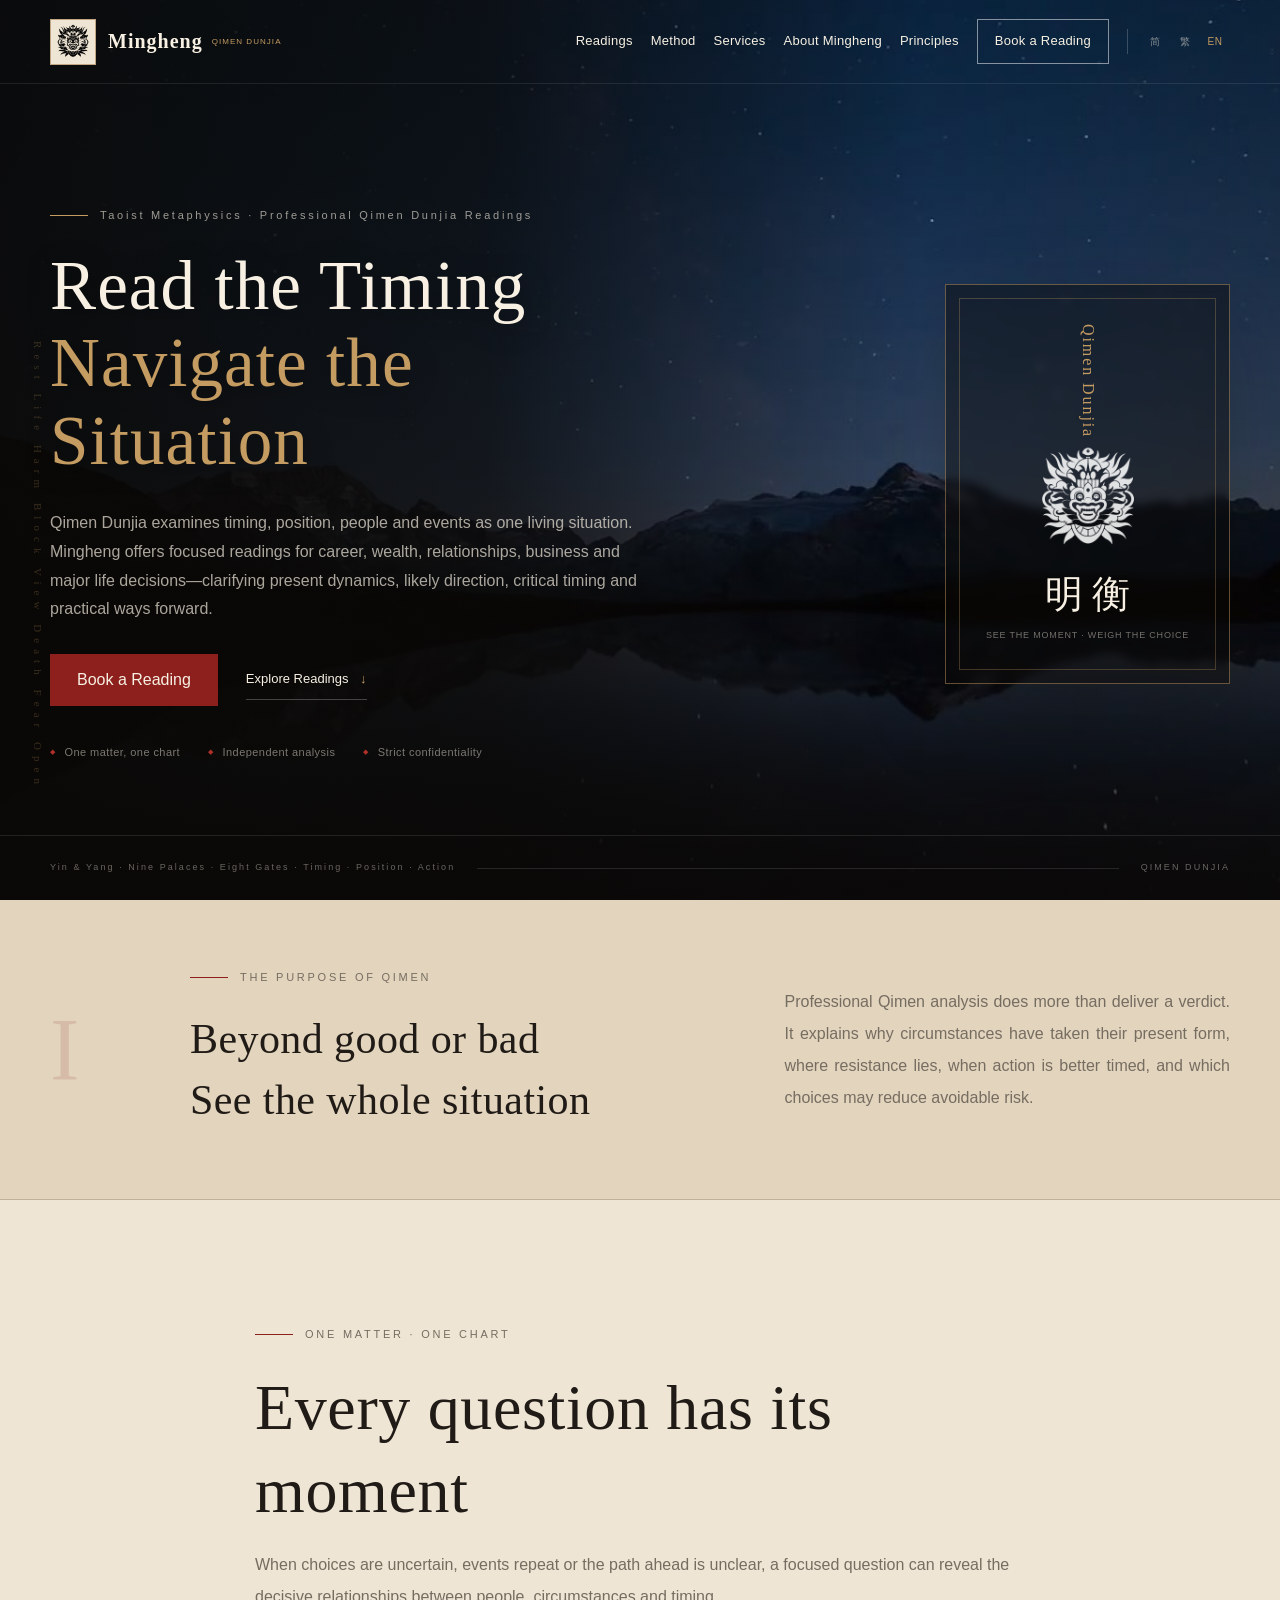
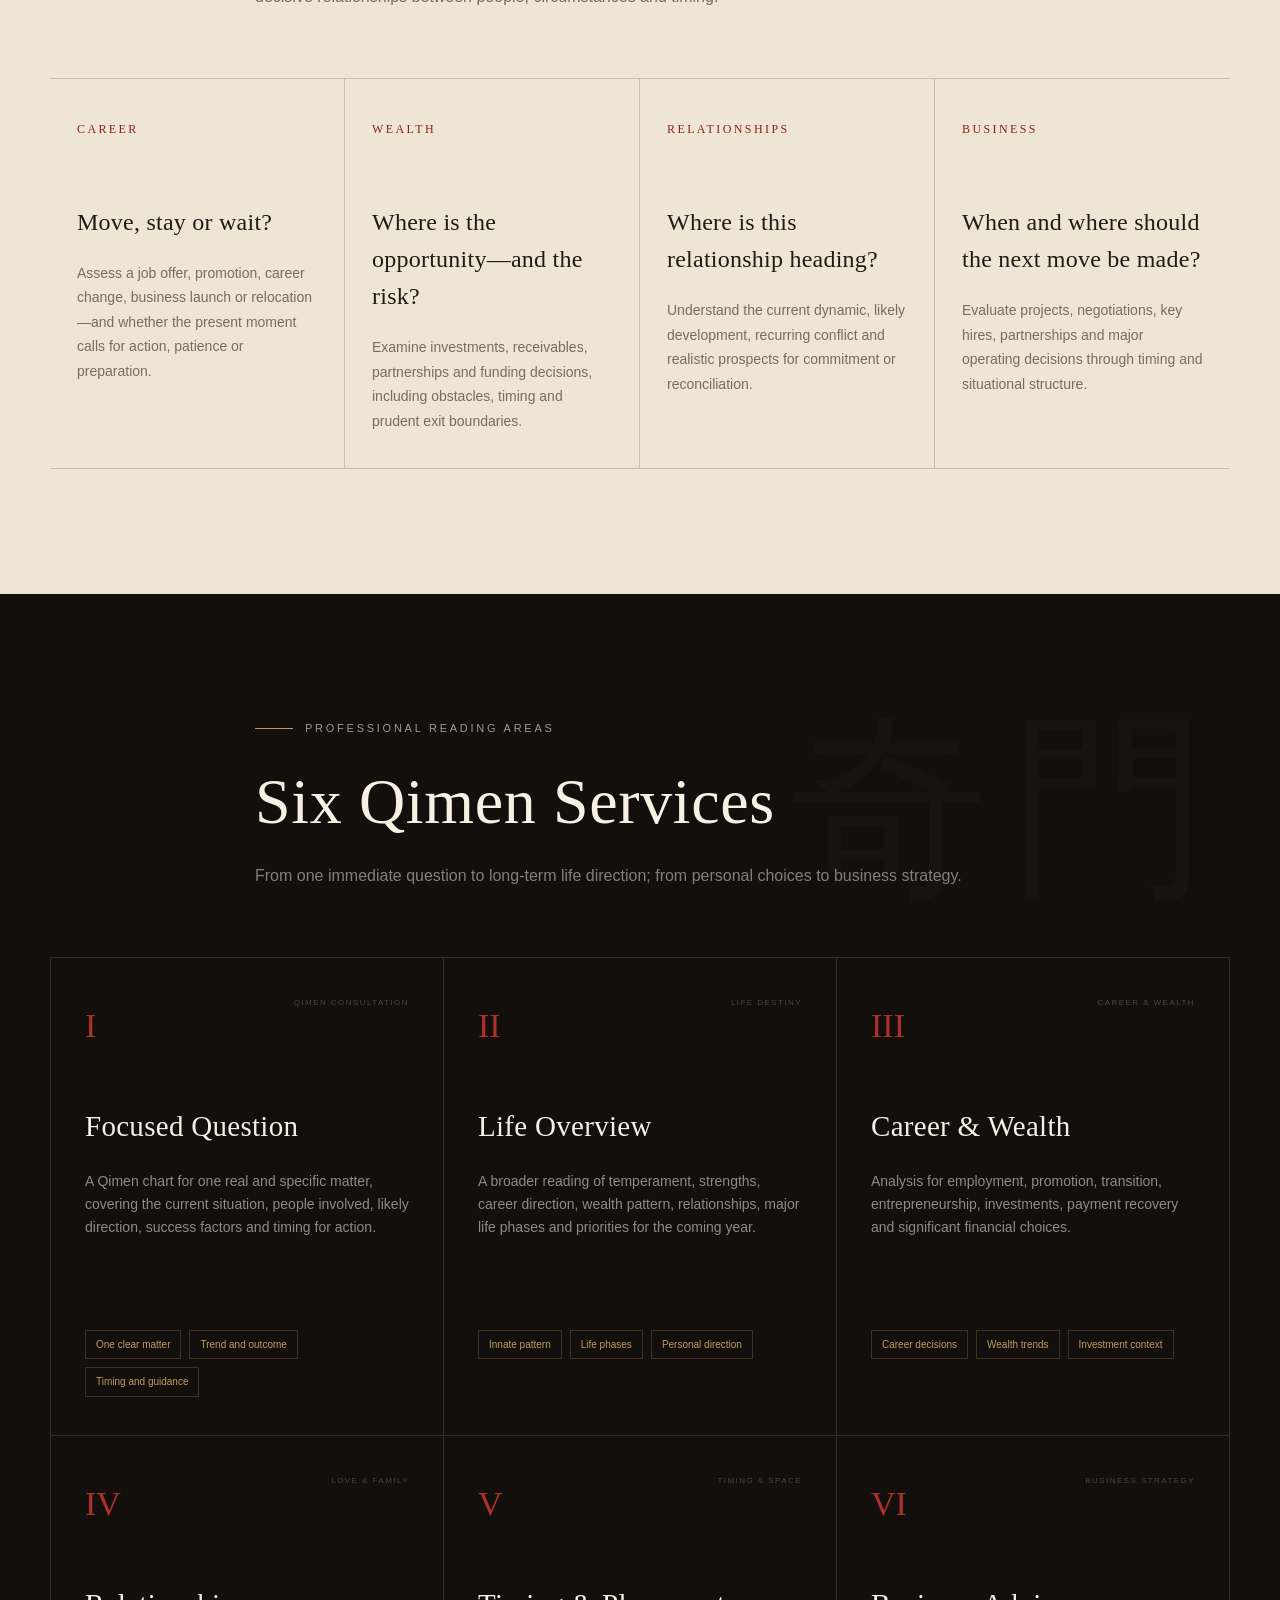
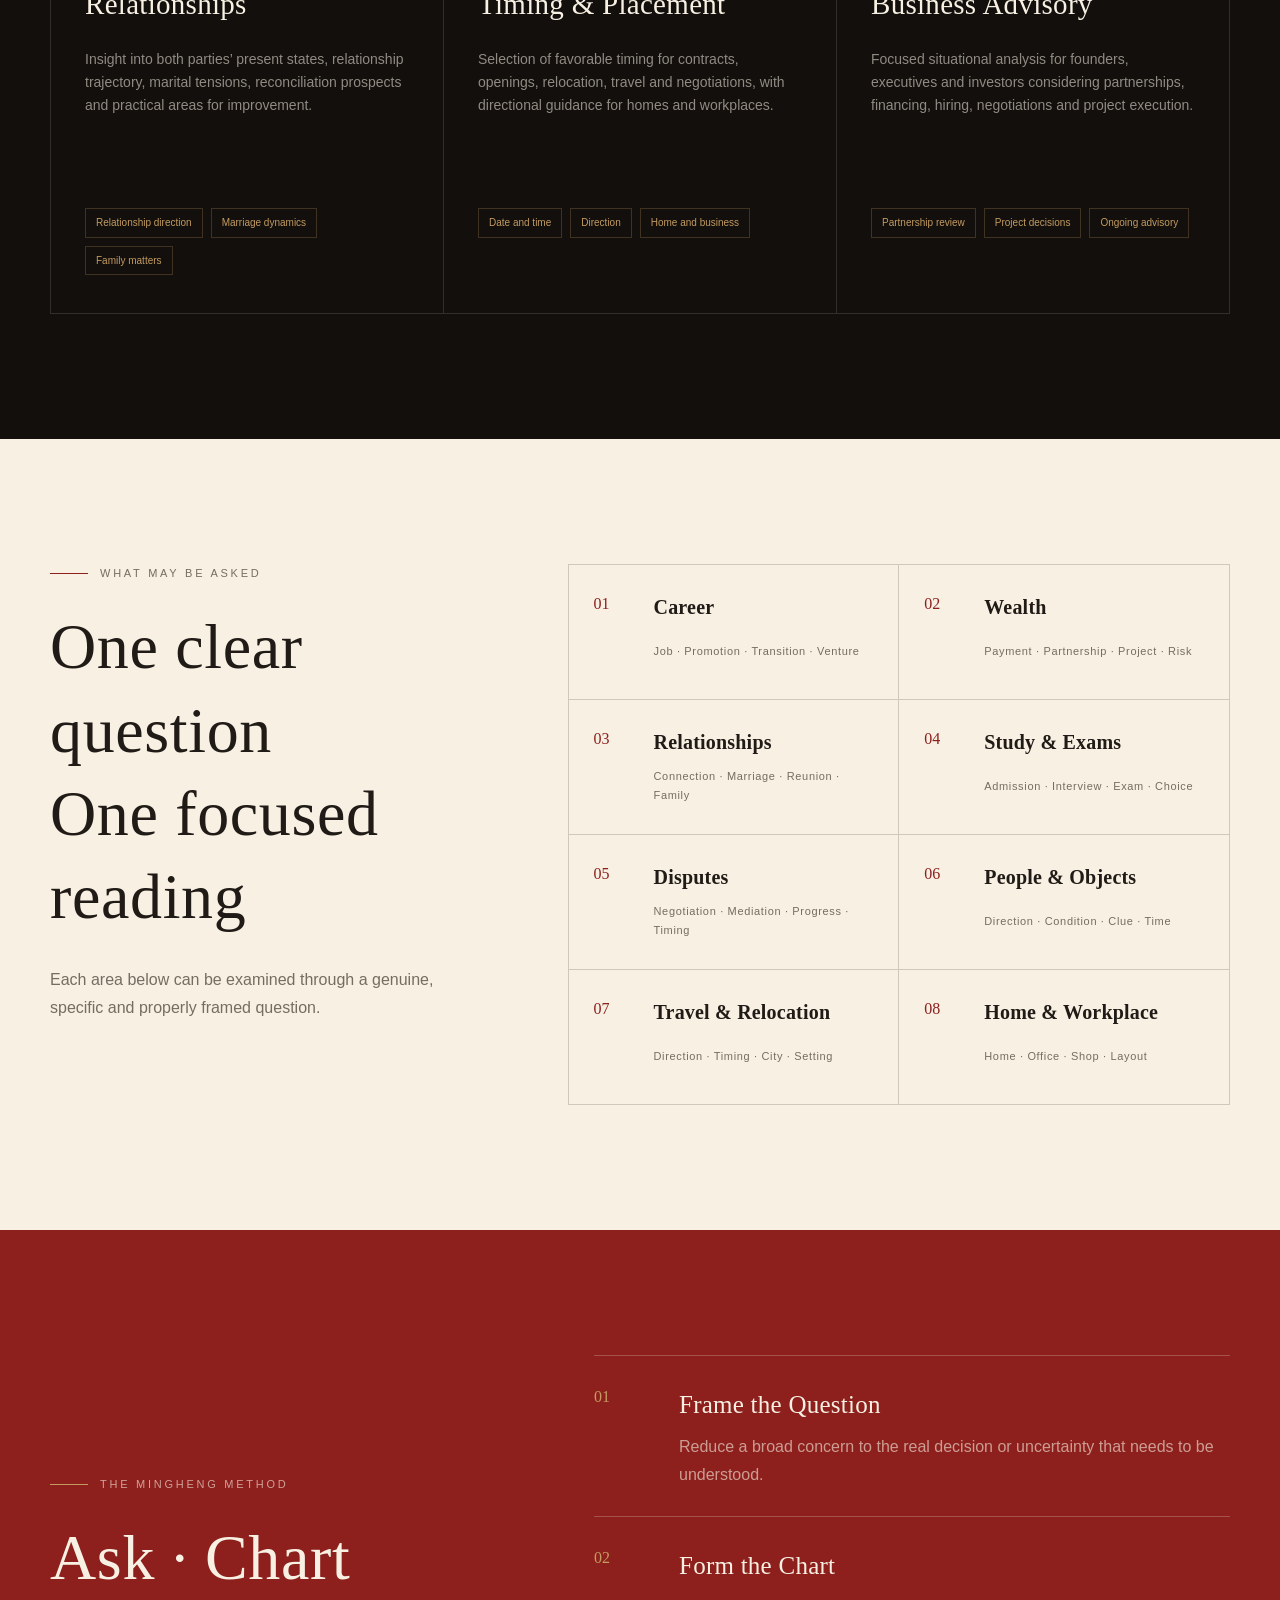
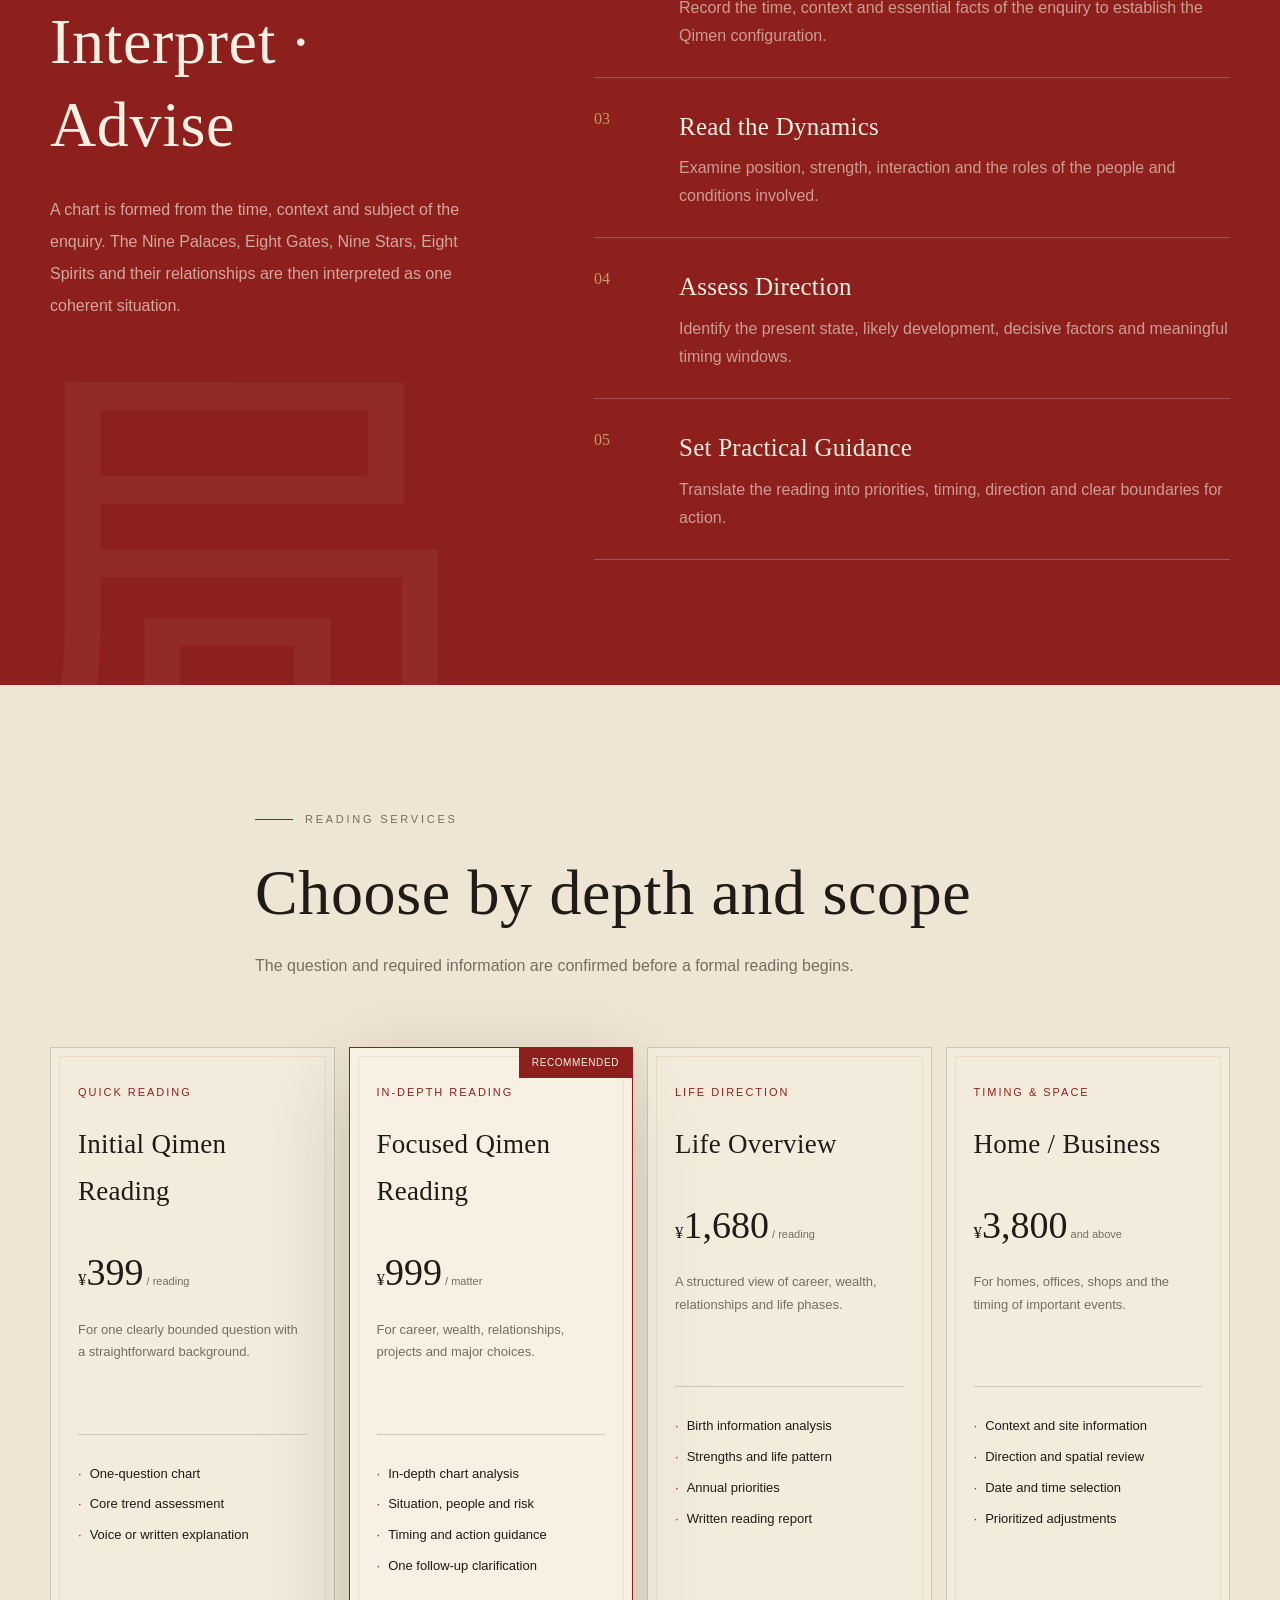
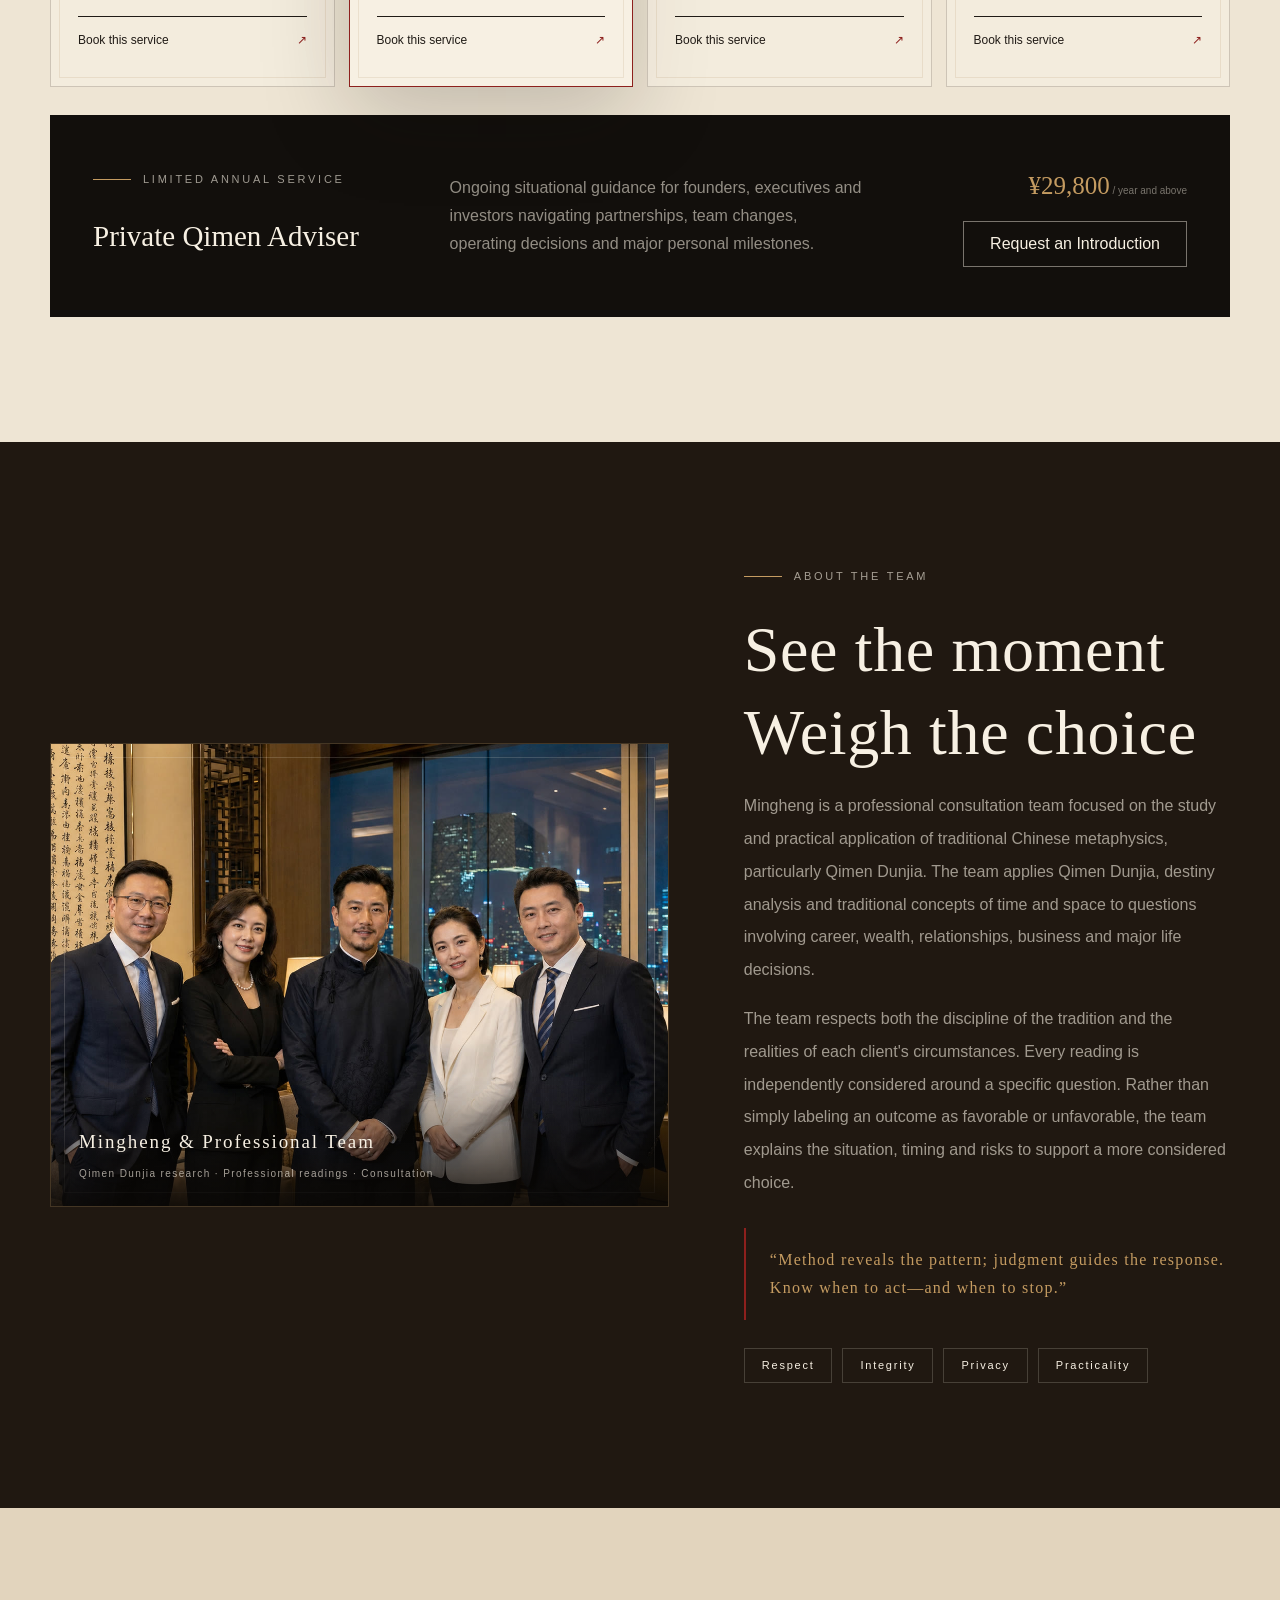
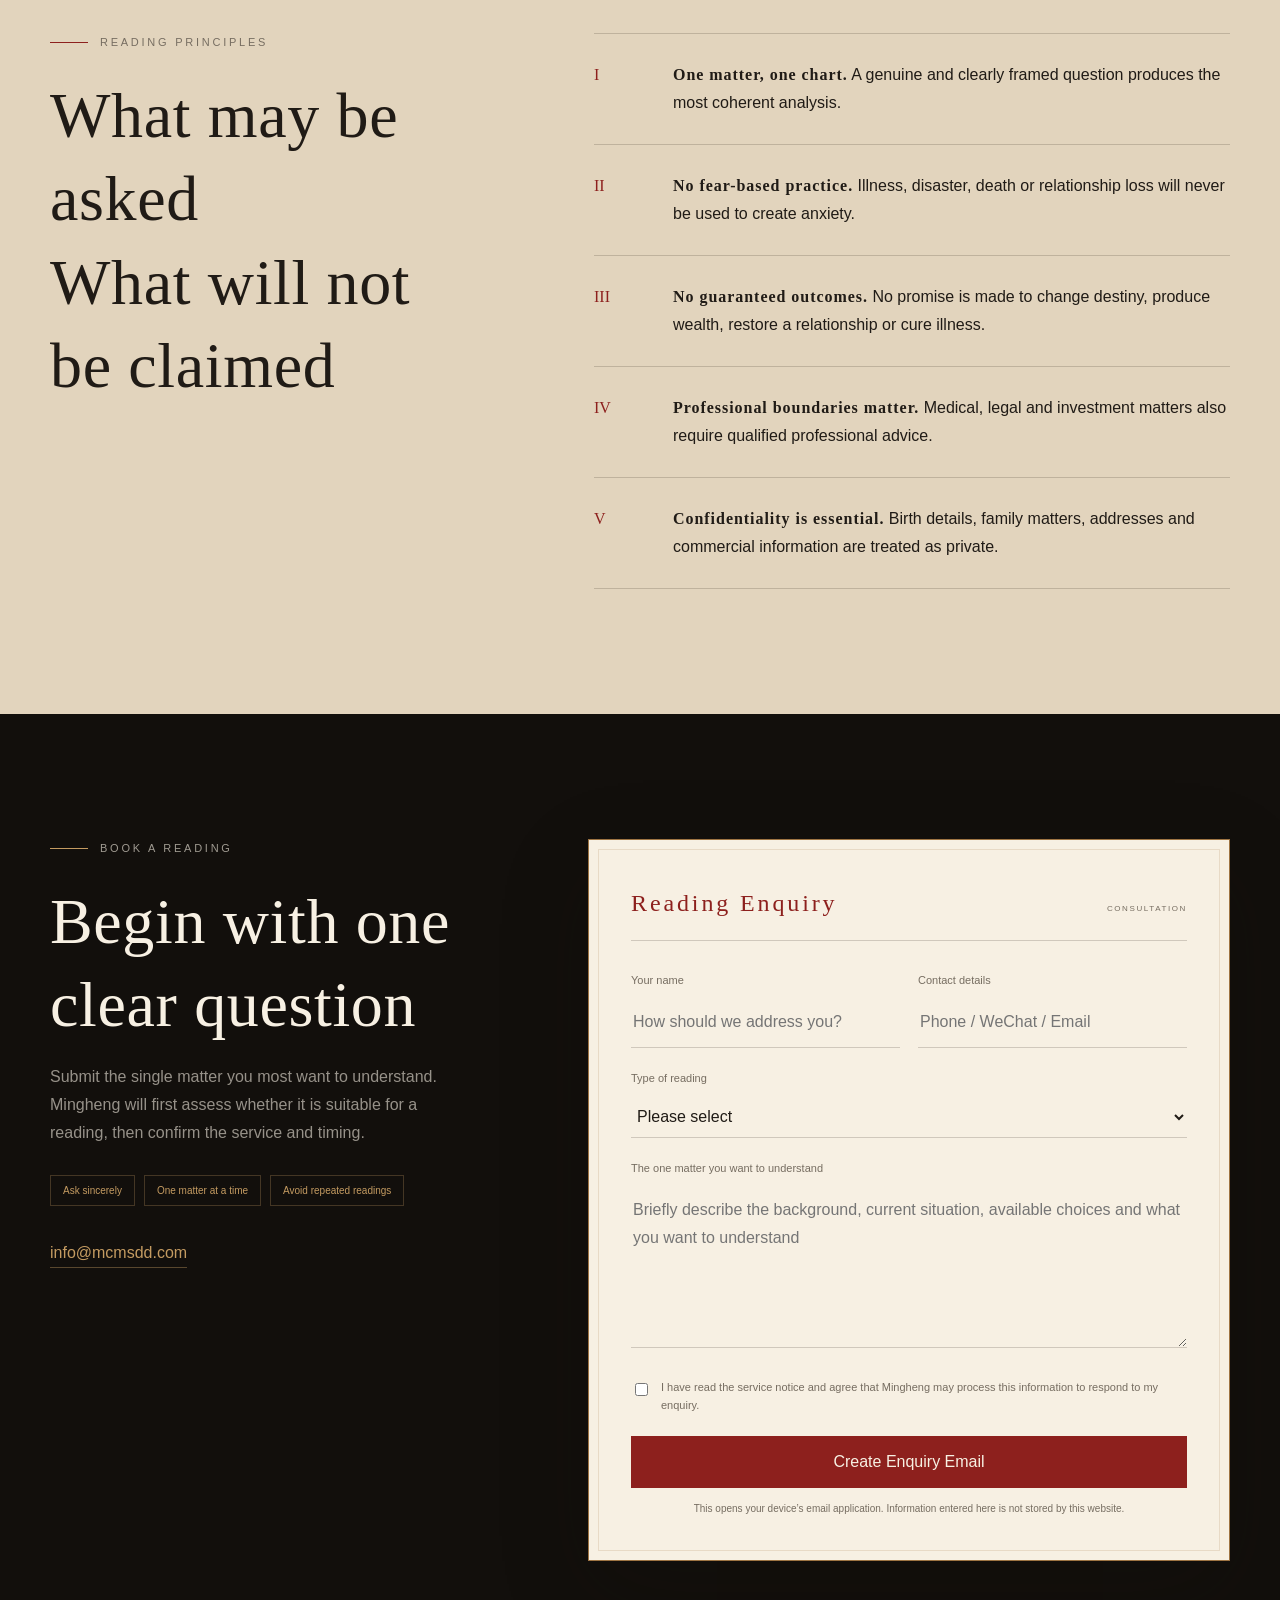
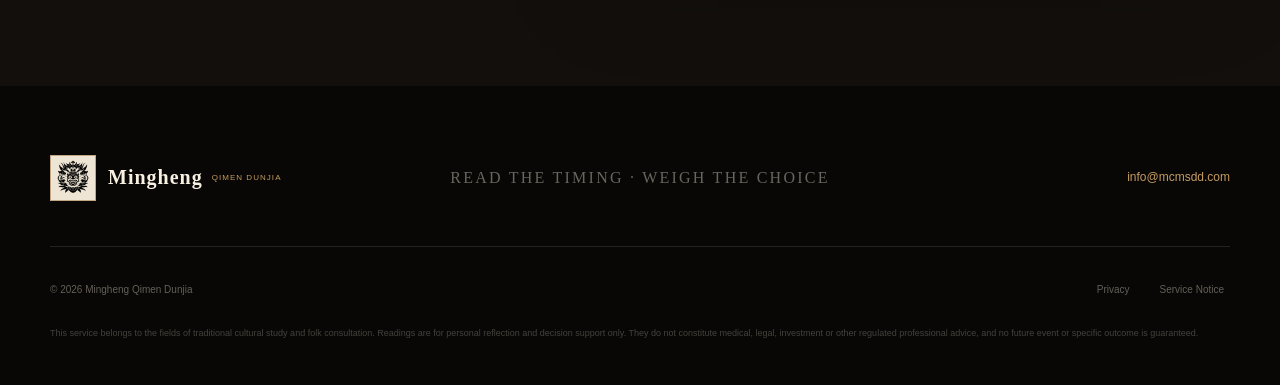
==== commit 19f6dd8a: "Restore Mingheng navigation label" ====
--- a/en/index.html
+++ b/en/index.html
@@ -15,7 +15,7 @@
   <header class="site-header" id="top"><div class="nav-wrap container">
     <a class="brand" href="#top" aria-label="Mingheng Qimen Dunjia home"><span class="brand-mark"><img src="../assets/mark-black.png" alt="" width="44" height="44"></span><span class="brand-name"><strong>Mingheng</strong><small>QIMEN DUNJIA</small></span></a>
     <button class="nav-toggle" aria-expanded="false" aria-controls="site-nav" aria-label="Open navigation"><span></span><span></span></button>
-    <nav id="site-nav" class="site-nav" aria-label="Main navigation"><a href="#services">Readings</a><a href="#method">Method</a><a href="#plans">Services</a><a href="#about">Our Team</a><a href="#principles">Principles</a><a class="nav-cta" href="#consult">Book a Reading</a><div class="lang-switch" aria-label="Language"><a href="/" lang="zh-CN">简</a><a href="/zh-hant/" lang="zh-Hant">繁</a><a class="active" href="/en/" lang="en" aria-current="page">EN</a></div></nav>
+    <nav id="site-nav" class="site-nav" aria-label="Main navigation"><a href="#services">Readings</a><a href="#method">Method</a><a href="#plans">Services</a><a href="#about">About Mingheng</a><a href="#principles">Principles</a><a class="nav-cta" href="#consult">Book a Reading</a><div class="lang-switch" aria-label="Language"><a href="/" lang="zh-CN">简</a><a href="/zh-hant/" lang="zh-Hant">繁</a><a class="active" href="/en/" lang="en" aria-current="page">EN</a></div></nav>
   </div></header>
   <main id="main">
     <section class="hero"><div class="hero-image" aria-hidden="true"><video class="hero-video" autoplay muted loop playsinline preload="auto" poster="../assets/mingheng-hero-poster.jpg" tabindex="-1"><source src="../assets/mingheng-hero-background.mp4?v=20260831-2" type="video/mp4"></video></div><div class="hero-veil" aria-hidden="true"></div><div class="hero-runes runes-left" aria-hidden="true">Rest Life Harm Block View Death Fear Open</div>
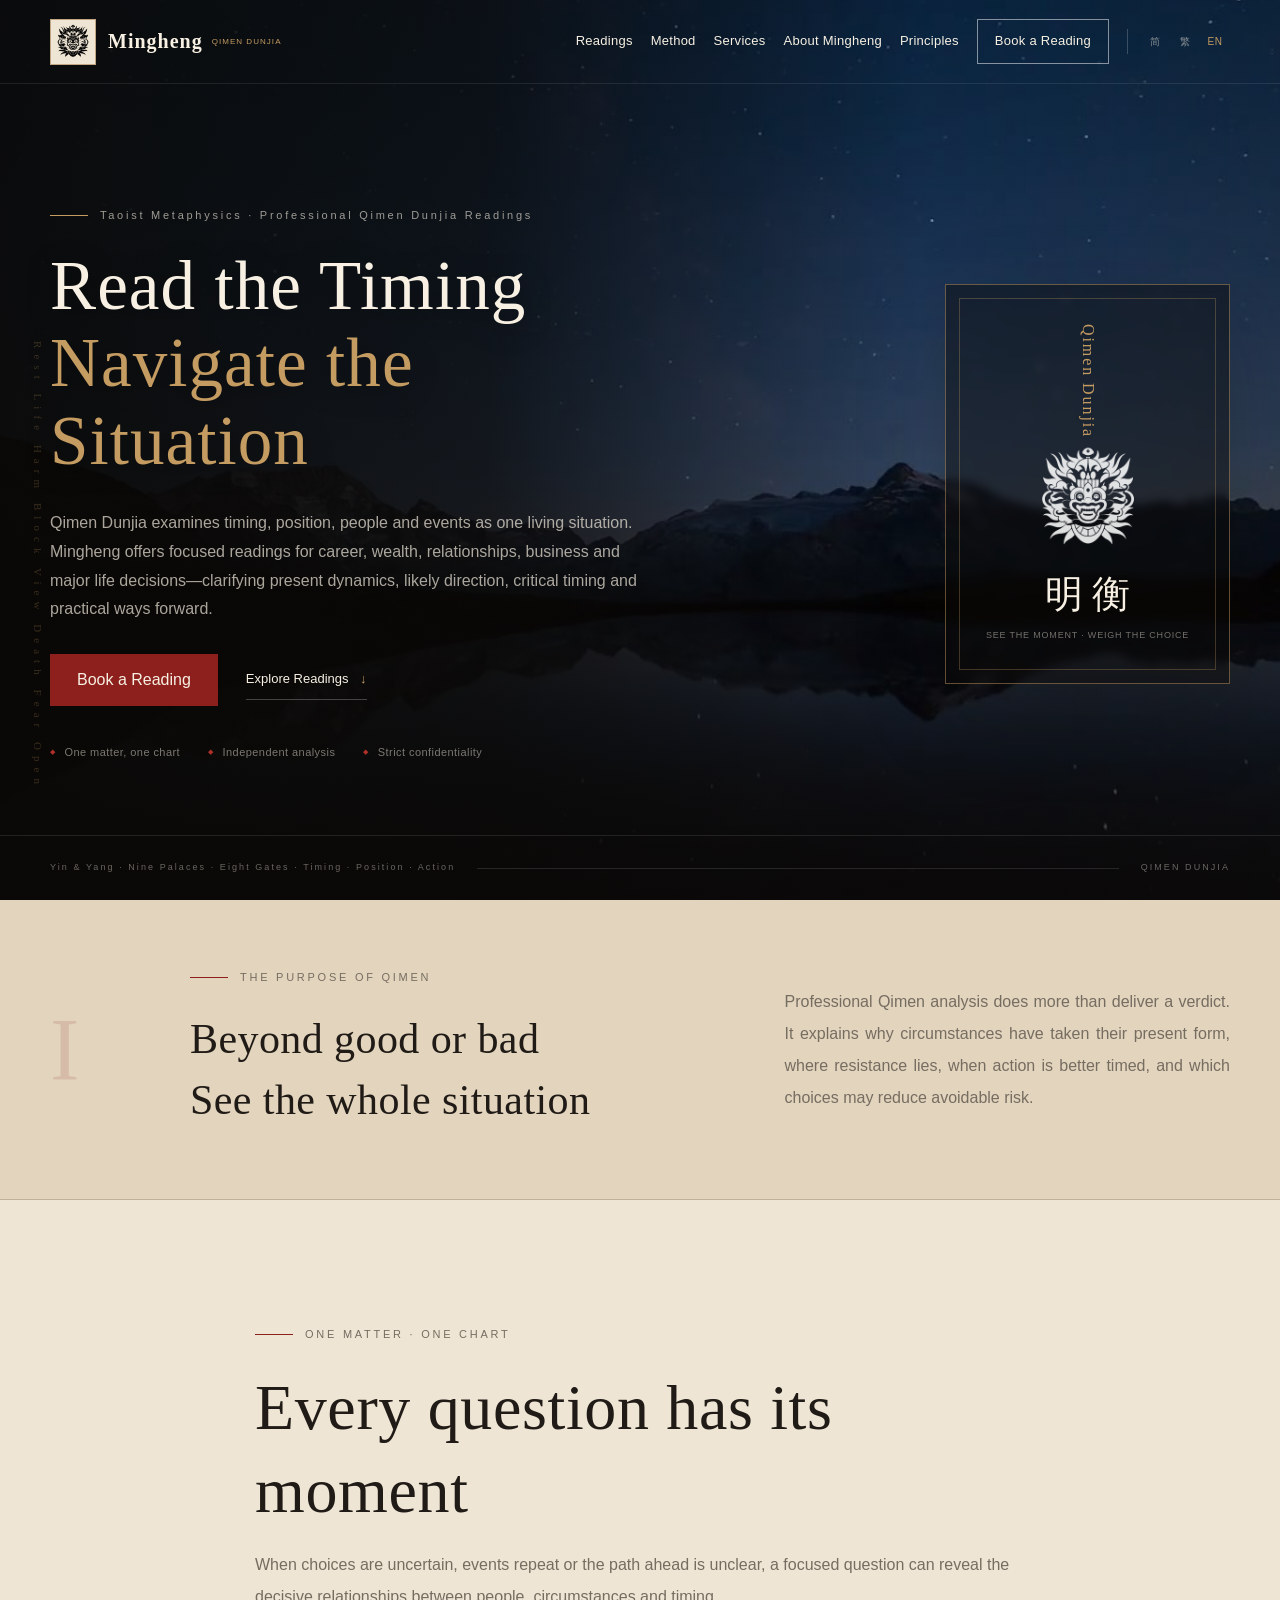
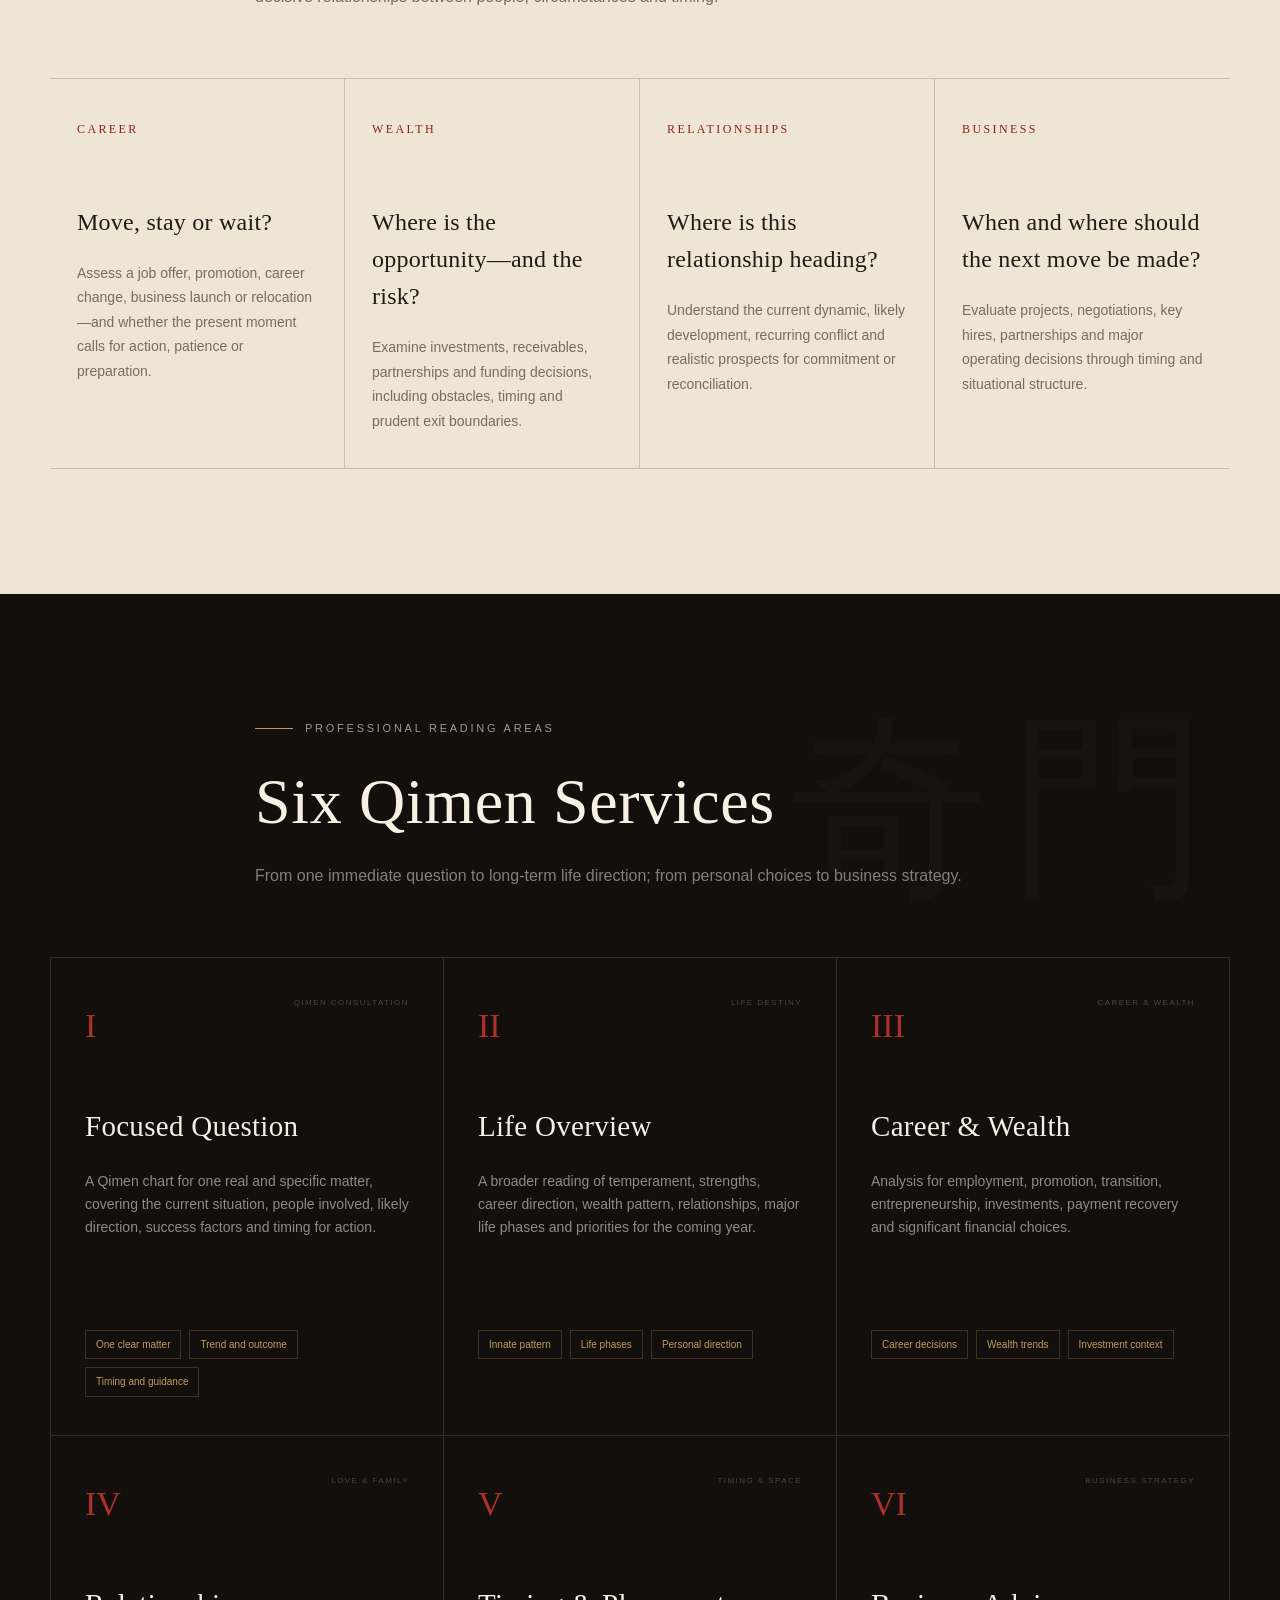
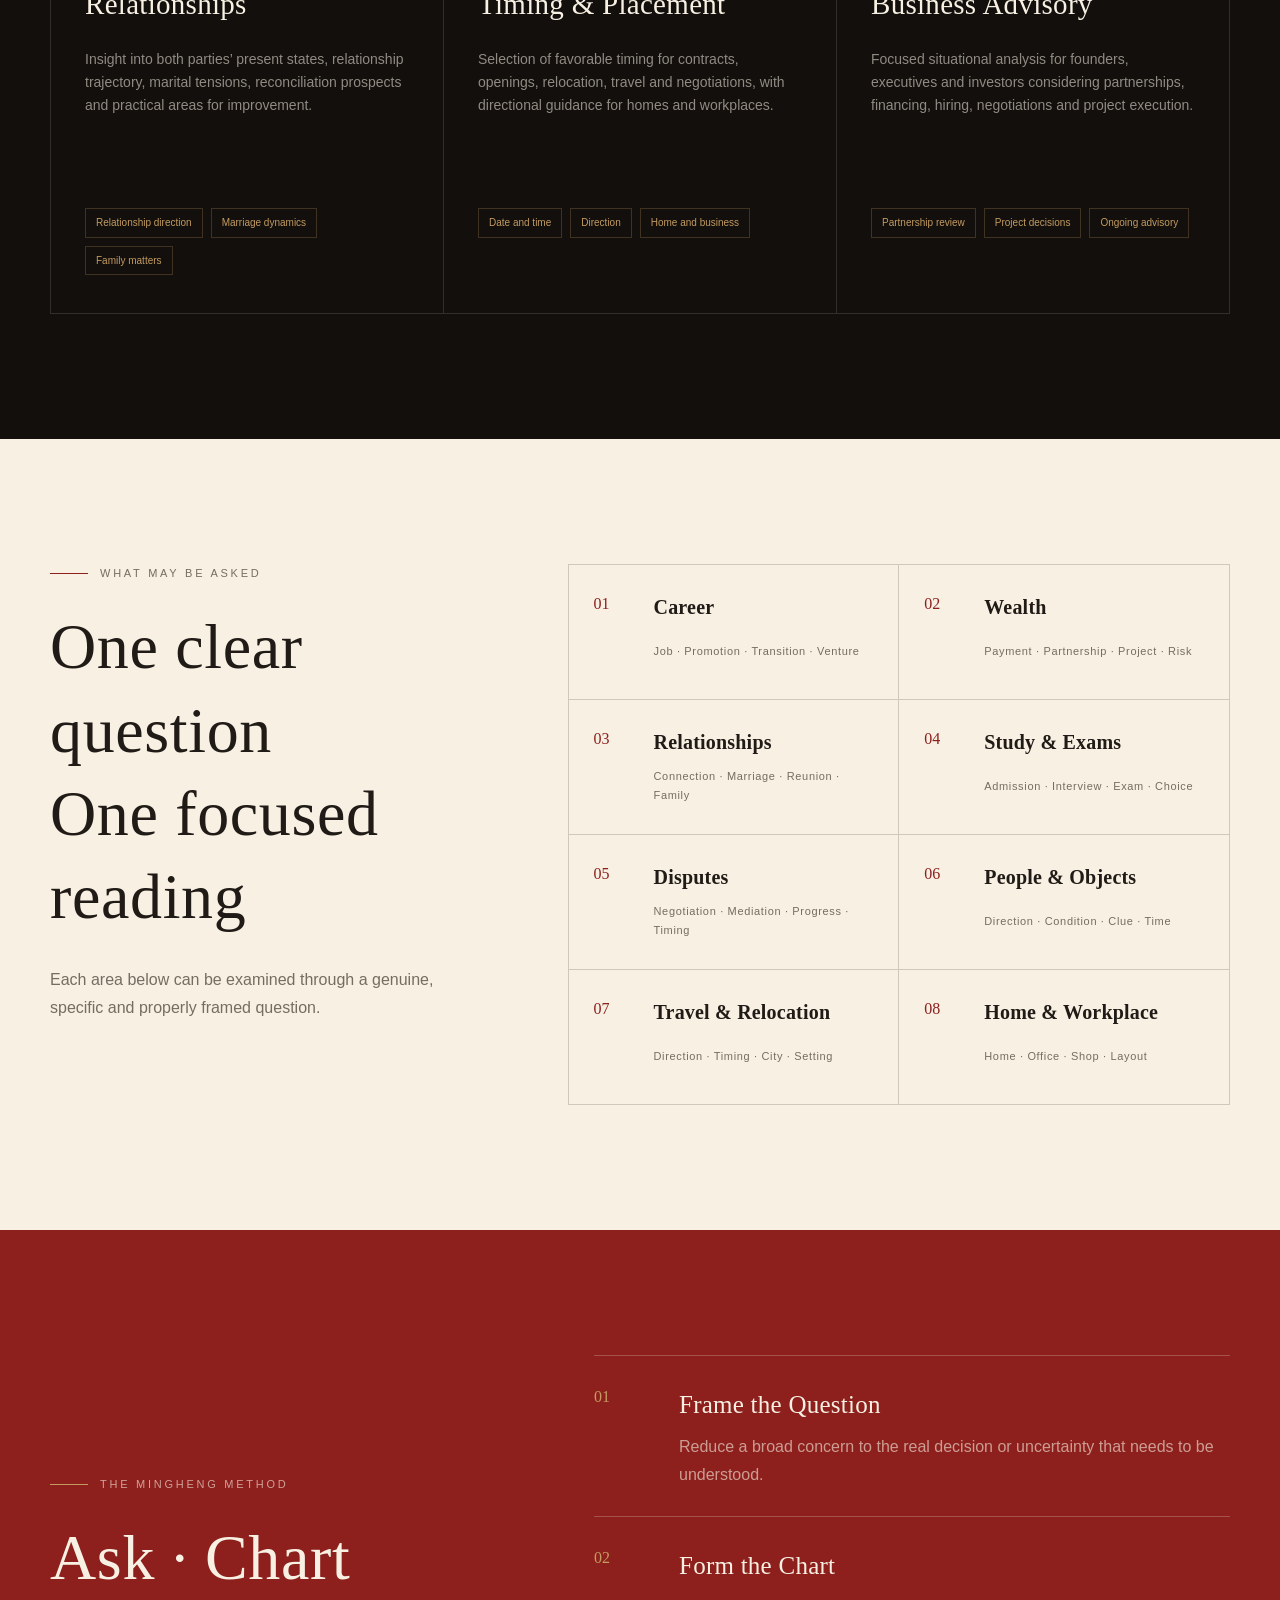
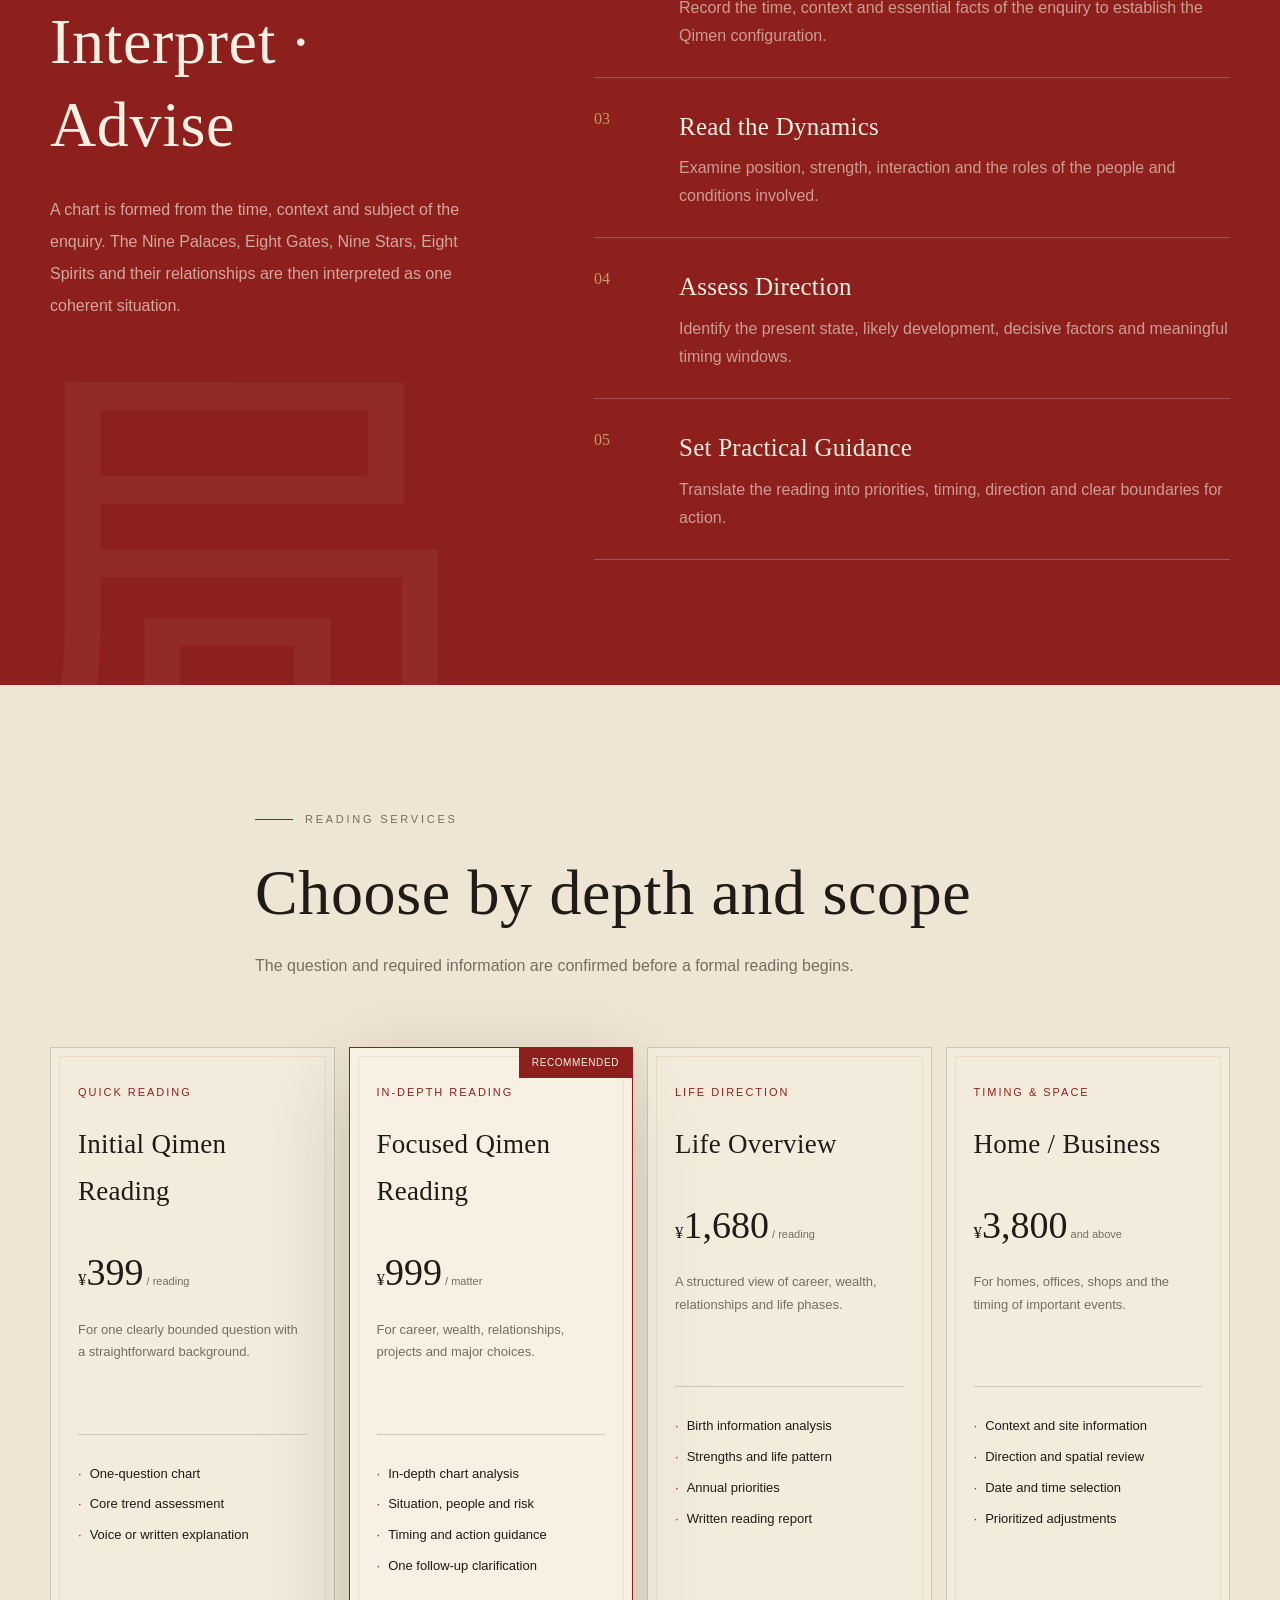
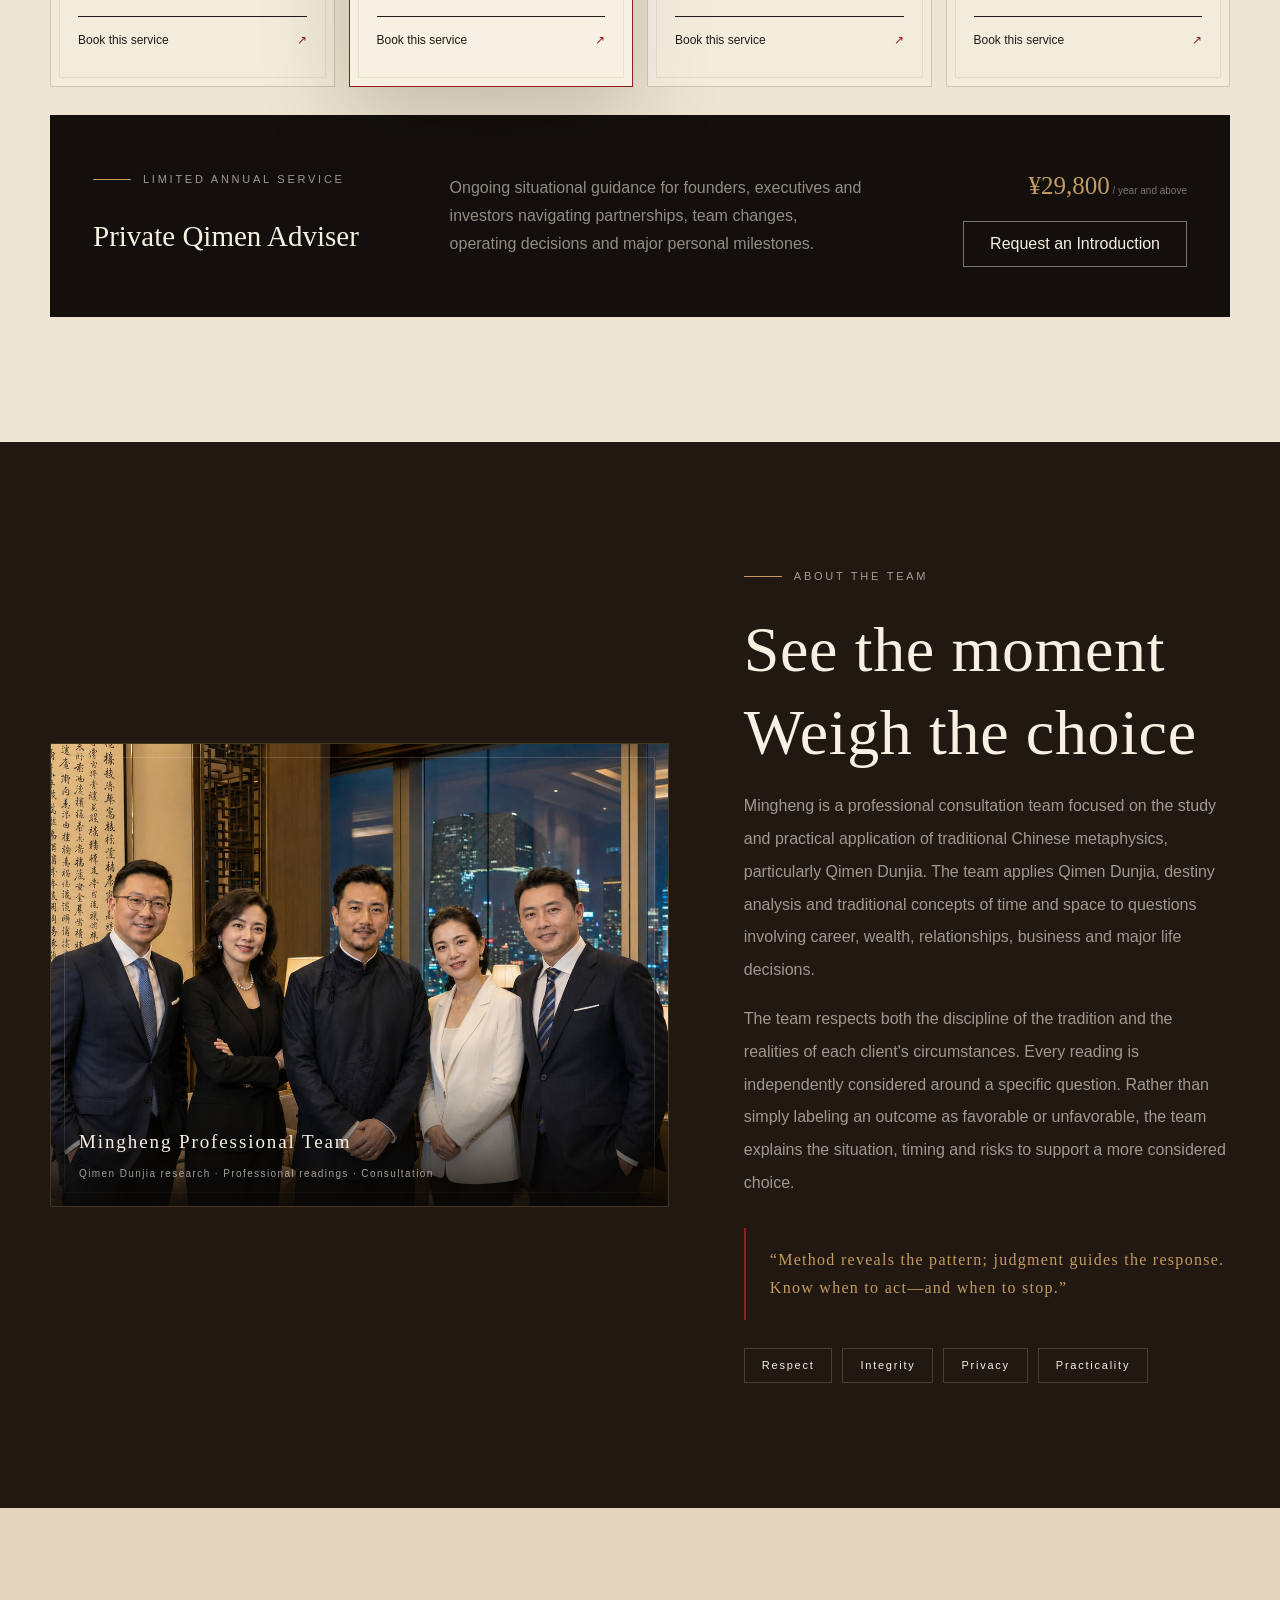
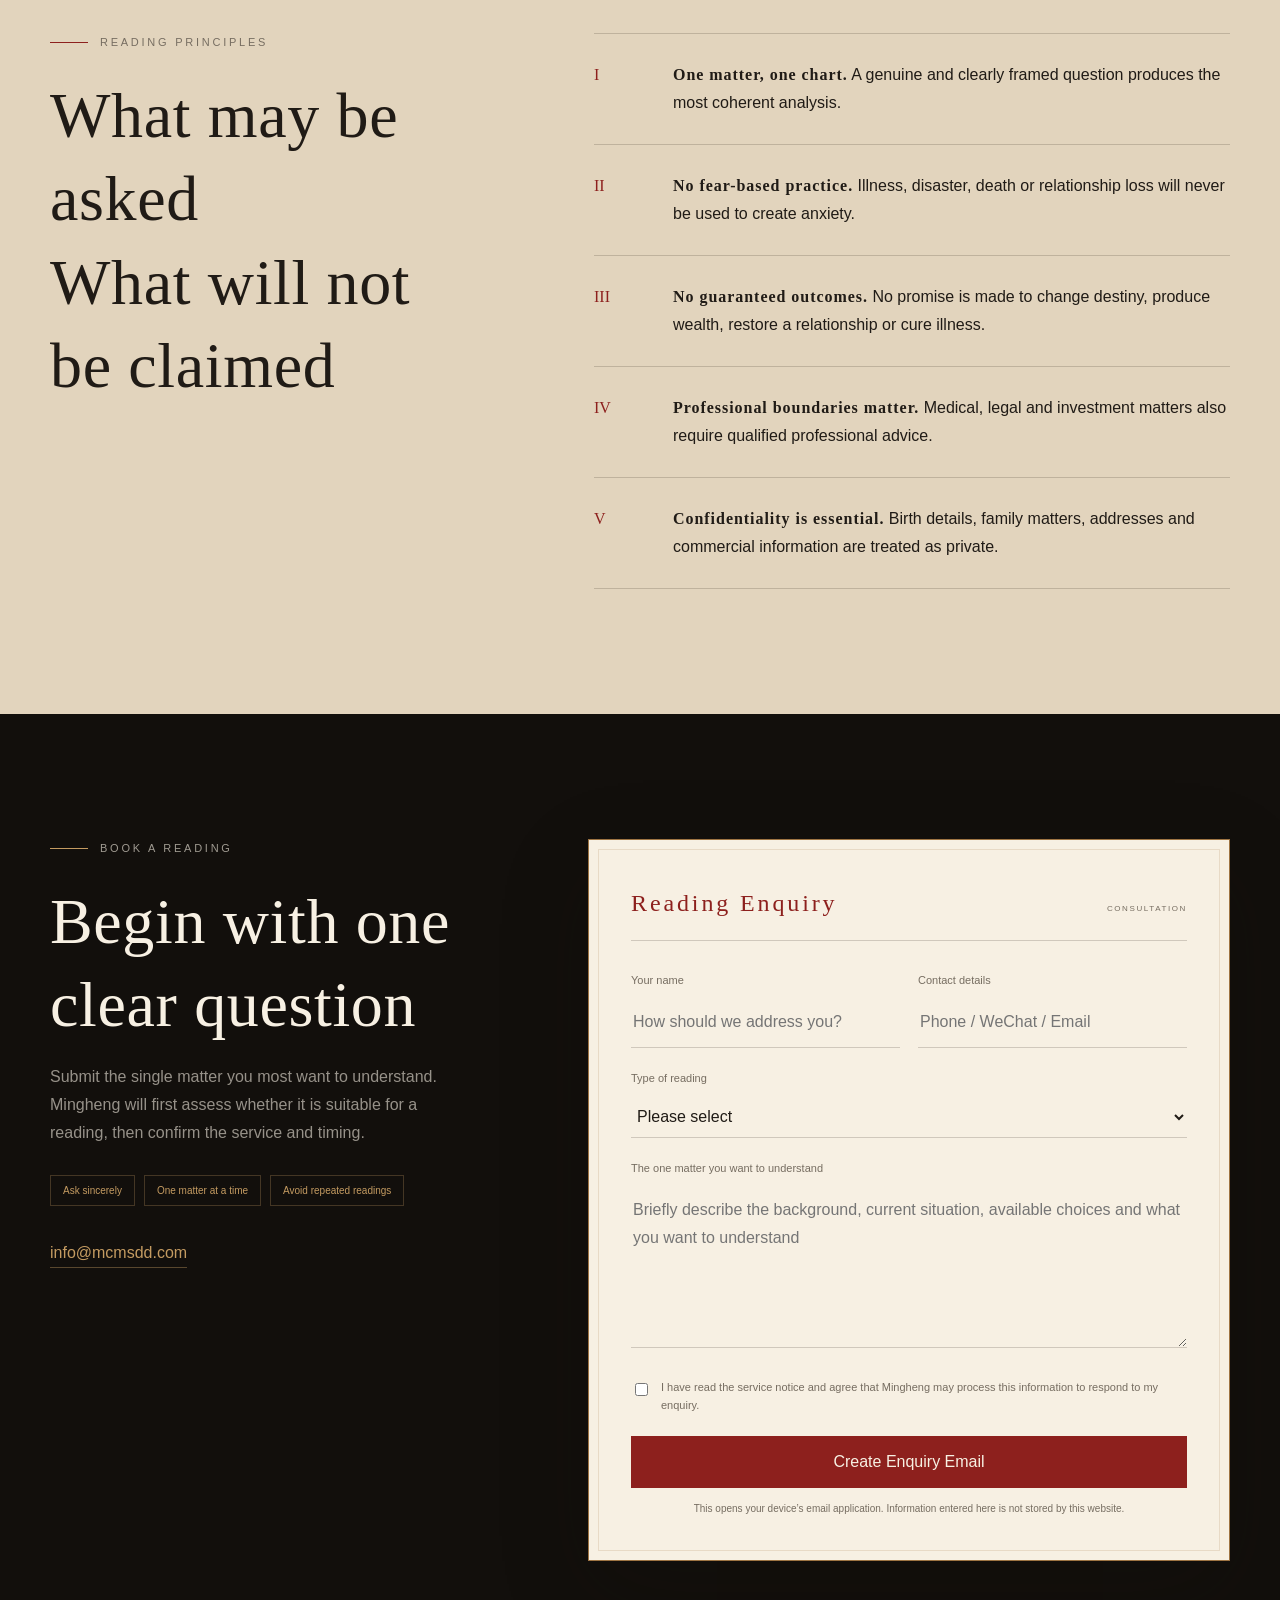
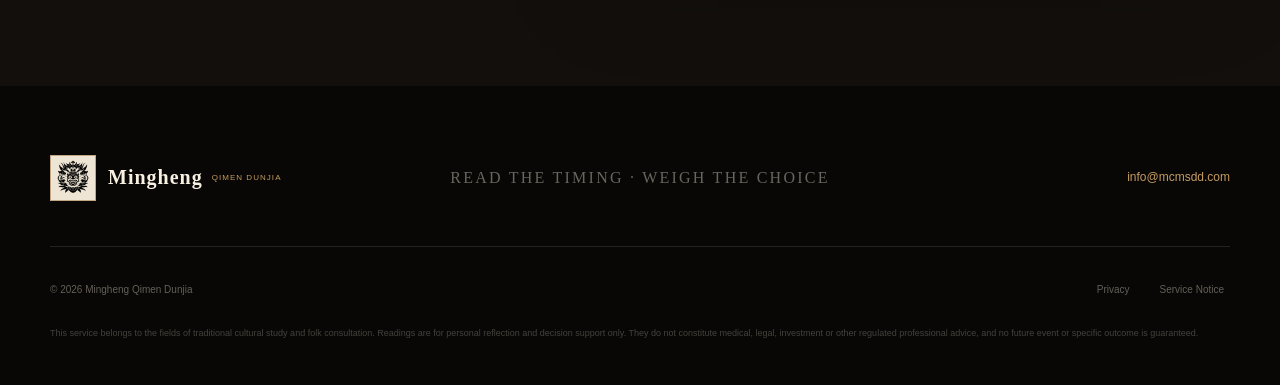
==== commit 1715bbee: "Refine team photo caption" ====
--- a/en/index.html
+++ b/en/index.html
@@ -47,7 +47,7 @@
       <article class="plan-card reveal delay-2"><p class="plan-type">LIFE DIRECTION</p><h3>Life Overview</h3><p class="price"><small>¥</small>1,680<span> / reading</span></p><p class="plan-desc">A structured view of career, wealth, relationships and life phases.</p><ul><li>Birth information analysis</li><li>Strengths and life pattern</li><li>Annual priorities</li><li>Written reading report</li></ul><a href="#consult">Book this service</a></article>
       <article class="plan-card reveal delay-3"><p class="plan-type">TIMING &amp; SPACE</p><h3>Home / Business</h3><p class="price"><small>¥</small>3,800<span> and above</span></p><p class="plan-desc">For homes, offices, shops and the timing of important events.</p><ul><li>Context and site information</li><li>Direction and spatial review</li><li>Date and time selection</li><li>Prioritized adjustments</li></ul><a href="#consult">Book this service</a></article>
     </div><div class="container advisor-card reveal"><div><p class="eyebrow light"><span></span>LIMITED ANNUAL SERVICE</p><h3>Private Qimen Adviser</h3></div><p>Ongoing situational guidance for founders, executives and investors navigating partnerships, team changes, operating decisions and major personal milestones.</p><div class="advisor-meta"><strong>¥29,800<small> / year and above</small></strong><a class="button button-outline" href="#consult">Request an Introduction</a></div></div></section>
-    <section class="section about" id="about"><div class="container about-grid"><figure class="about-photo reveal"><img src="../assets/mingheng-team.jpg" alt="Mingheng and professional collaborators" width="1200" height="900" loading="lazy" decoding="async"><figcaption><strong>Mingheng &amp; Professional Team</strong><span>Qimen Dunjia research · Professional readings · Consultation</span></figcaption></figure><div class="about-copy reveal delay-1"><p class="eyebrow light"><span></span>ABOUT THE TEAM</p><h2>See the moment<br>Weigh the choice</h2><p>Mingheng is a professional consultation team focused on the study and practical application of traditional Chinese metaphysics, particularly Qimen Dunjia. The team applies Qimen Dunjia, destiny analysis and traditional concepts of time and space to questions involving career, wealth, relationships, business and major life decisions.</p><p>The team respects both the discipline of the tradition and the realities of each client's circumstances. Every reading is independently considered around a specific question. Rather than simply labeling an outcome as favorable or unfavorable, the team explains the situation, timing and risks to support a more considered choice.</p><blockquote>“Method reveals the pattern; judgment guides the response. Know when to act—and when to stop.”</blockquote><div class="about-values"><span>Respect</span><span>Integrity</span><span>Privacy</span><span>Practicality</span></div></div></div></section>
+    <section class="section about" id="about"><div class="container about-grid"><figure class="about-photo reveal"><img src="../assets/mingheng-team.jpg" alt="Mingheng Professional Team" width="1200" height="900" loading="lazy" decoding="async"><figcaption><strong>Mingheng Professional Team</strong><span>Qimen Dunjia research · Professional readings · Consultation</span></figcaption></figure><div class="about-copy reveal delay-1"><p class="eyebrow light"><span></span>ABOUT THE TEAM</p><h2>See the moment<br>Weigh the choice</h2><p>Mingheng is a professional consultation team focused on the study and practical application of traditional Chinese metaphysics, particularly Qimen Dunjia. The team applies Qimen Dunjia, destiny analysis and traditional concepts of time and space to questions involving career, wealth, relationships, business and major life decisions.</p><p>The team respects both the discipline of the tradition and the realities of each client's circumstances. Every reading is independently considered around a specific question. Rather than simply labeling an outcome as favorable or unfavorable, the team explains the situation, timing and risks to support a more considered choice.</p><blockquote>“Method reveals the pattern; judgment guides the response. Know when to act—and when to stop.”</blockquote><div class="about-values"><span>Respect</span><span>Integrity</span><span>Privacy</span><span>Practicality</span></div></div></div></section>
     <section class="section principles" id="principles"><div class="container principles-grid"><div class="principles-title reveal"><p class="eyebrow"><span></span>READING PRINCIPLES</p><h2>What may be asked<br>What will not be claimed</h2></div><div class="principle-list"><div class="reveal"><span>I</span><p><strong>One matter, one chart.</strong> A genuine and clearly framed question produces the most coherent analysis.</p></div><div class="reveal"><span>II</span><p><strong>No fear-based practice.</strong> Illness, disaster, death or relationship loss will never be used to create anxiety.</p></div><div class="reveal"><span>III</span><p><strong>No guaranteed outcomes.</strong> No promise is made to change destiny, produce wealth, restore a relationship or cure illness.</p></div><div class="reveal"><span>IV</span><p><strong>Professional boundaries matter.</strong> Medical, legal and investment matters also require qualified professional advice.</p></div><div class="reveal"><span>V</span><p><strong>Confidentiality is essential.</strong> Birth details, family matters, addresses and commercial information are treated as private.</p></div></div></div></section>
     <section class="section consult" id="consult"><div class="container consult-grid"><div class="consult-copy reveal"><p class="eyebrow light"><span></span>BOOK A READING</p><h2>Begin with one<br>clear question</h2><p>Submit the single matter you most want to understand. Mingheng will first assess whether it is suitable for a reading, then confirm the service and timing.</p><div class="consult-rule"><span>Ask sincerely</span><span>One matter at a time</span><span>Avoid repeated readings</span></div><a href="mailto:info@mcmsdd.com">info@mcmsdd.com</a></div>
       <form class="consult-form reveal delay-1" id="consult-form"><div class="form-title"><span>Reading Enquiry</span><small>CONSULTATION</small></div><div class="field-row"><label><span>Your name</span><input name="name" autocomplete="name" required placeholder="How should we address you?"></label><label><span>Contact details</span><input name="contact" autocomplete="tel" required placeholder="Phone / WeChat / Email"></label></div><label><span>Type of reading</span><select name="type" required><option value="">Please select</option><option>Initial Qimen Reading</option><option>Focused Qimen Reading</option><option>Life Overview</option><option>Career &amp; Wealth</option><option>Relationships</option><option>Timing &amp; Placement</option><option>Business Advisory</option><option>Private Annual Adviser</option></select></label><label><span>The one matter you want to understand</span><textarea name="question" rows="5" required maxlength="500" placeholder="Briefly describe the background, current situation, available choices and what you want to understand"></textarea></label><label class="consent"><input type="checkbox" required><span>I have read the service notice and agree that Mingheng may process this information to respond to my enquiry.</span></label><button class="button button-red" type="submit">Create Enquiry Email</button><p class="form-note" id="form-note">This opens your device’s email application. Information entered here is not stored by this website.</p></form>
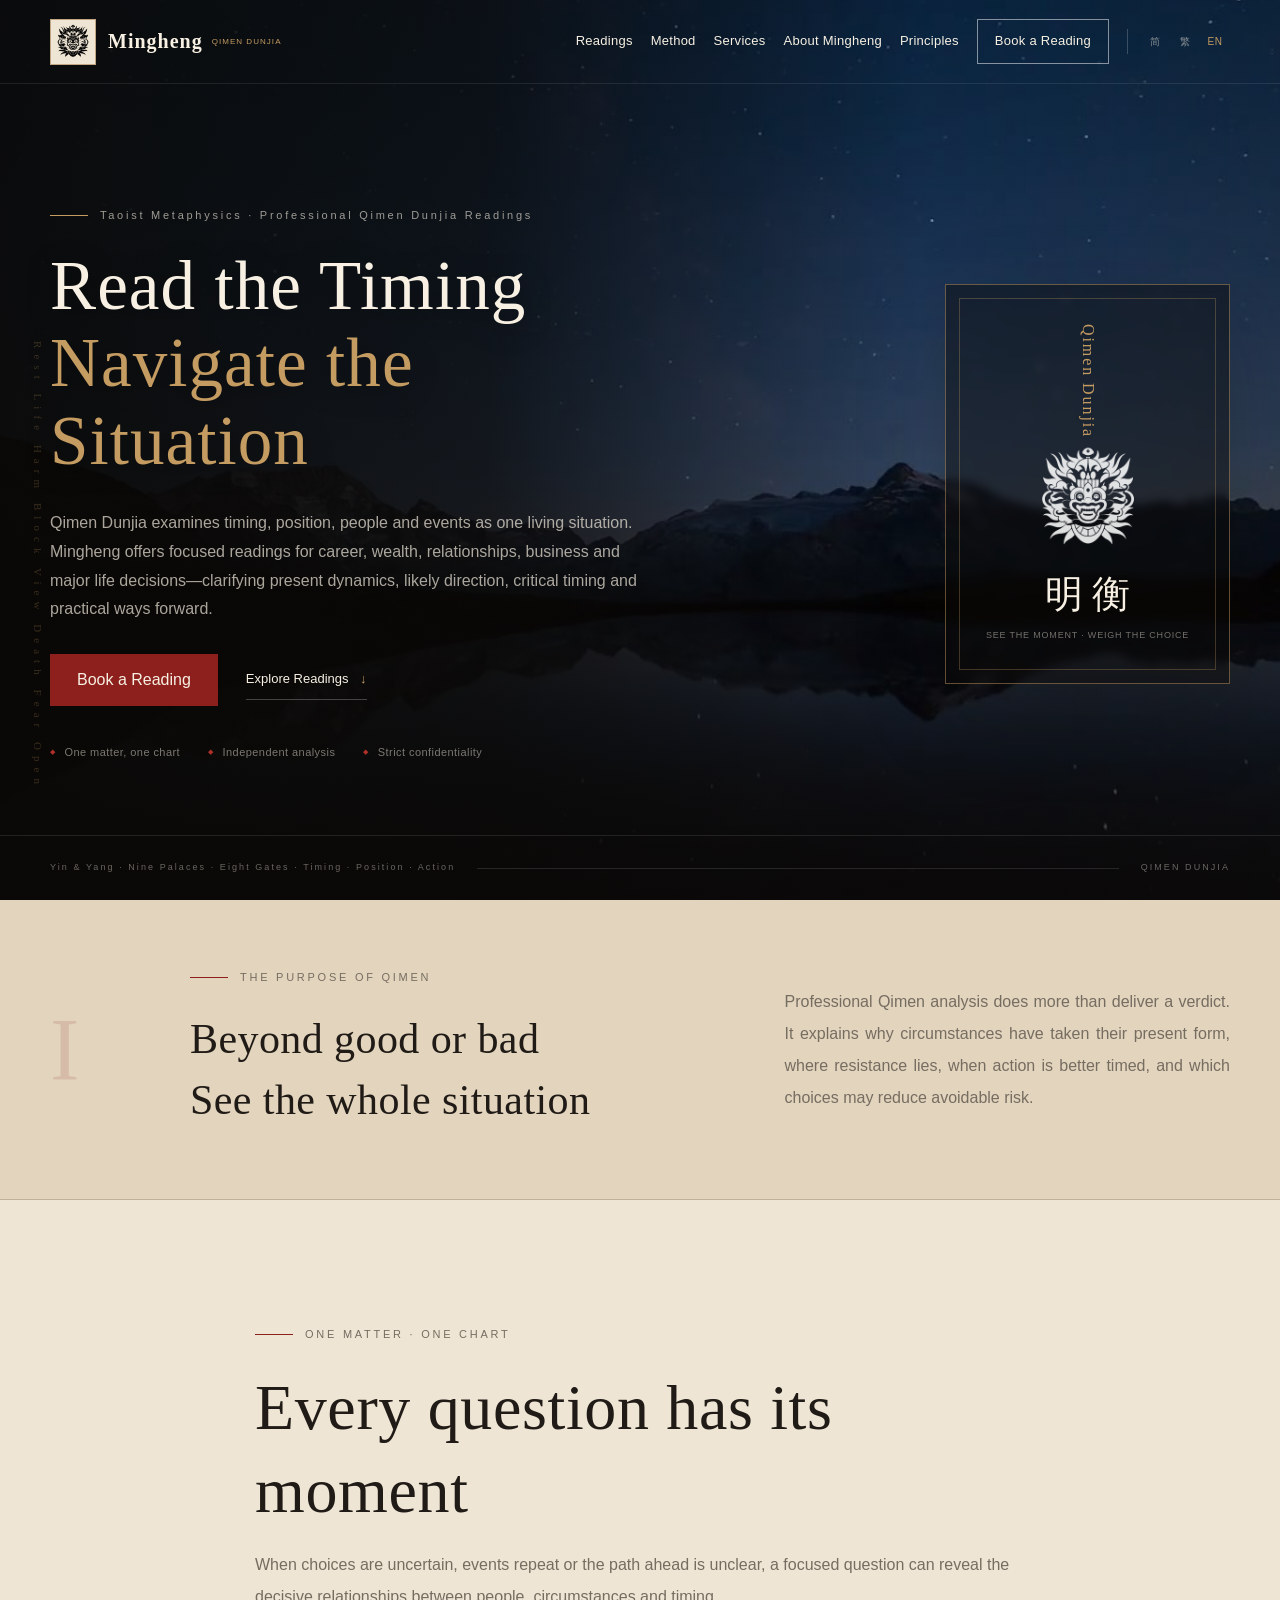
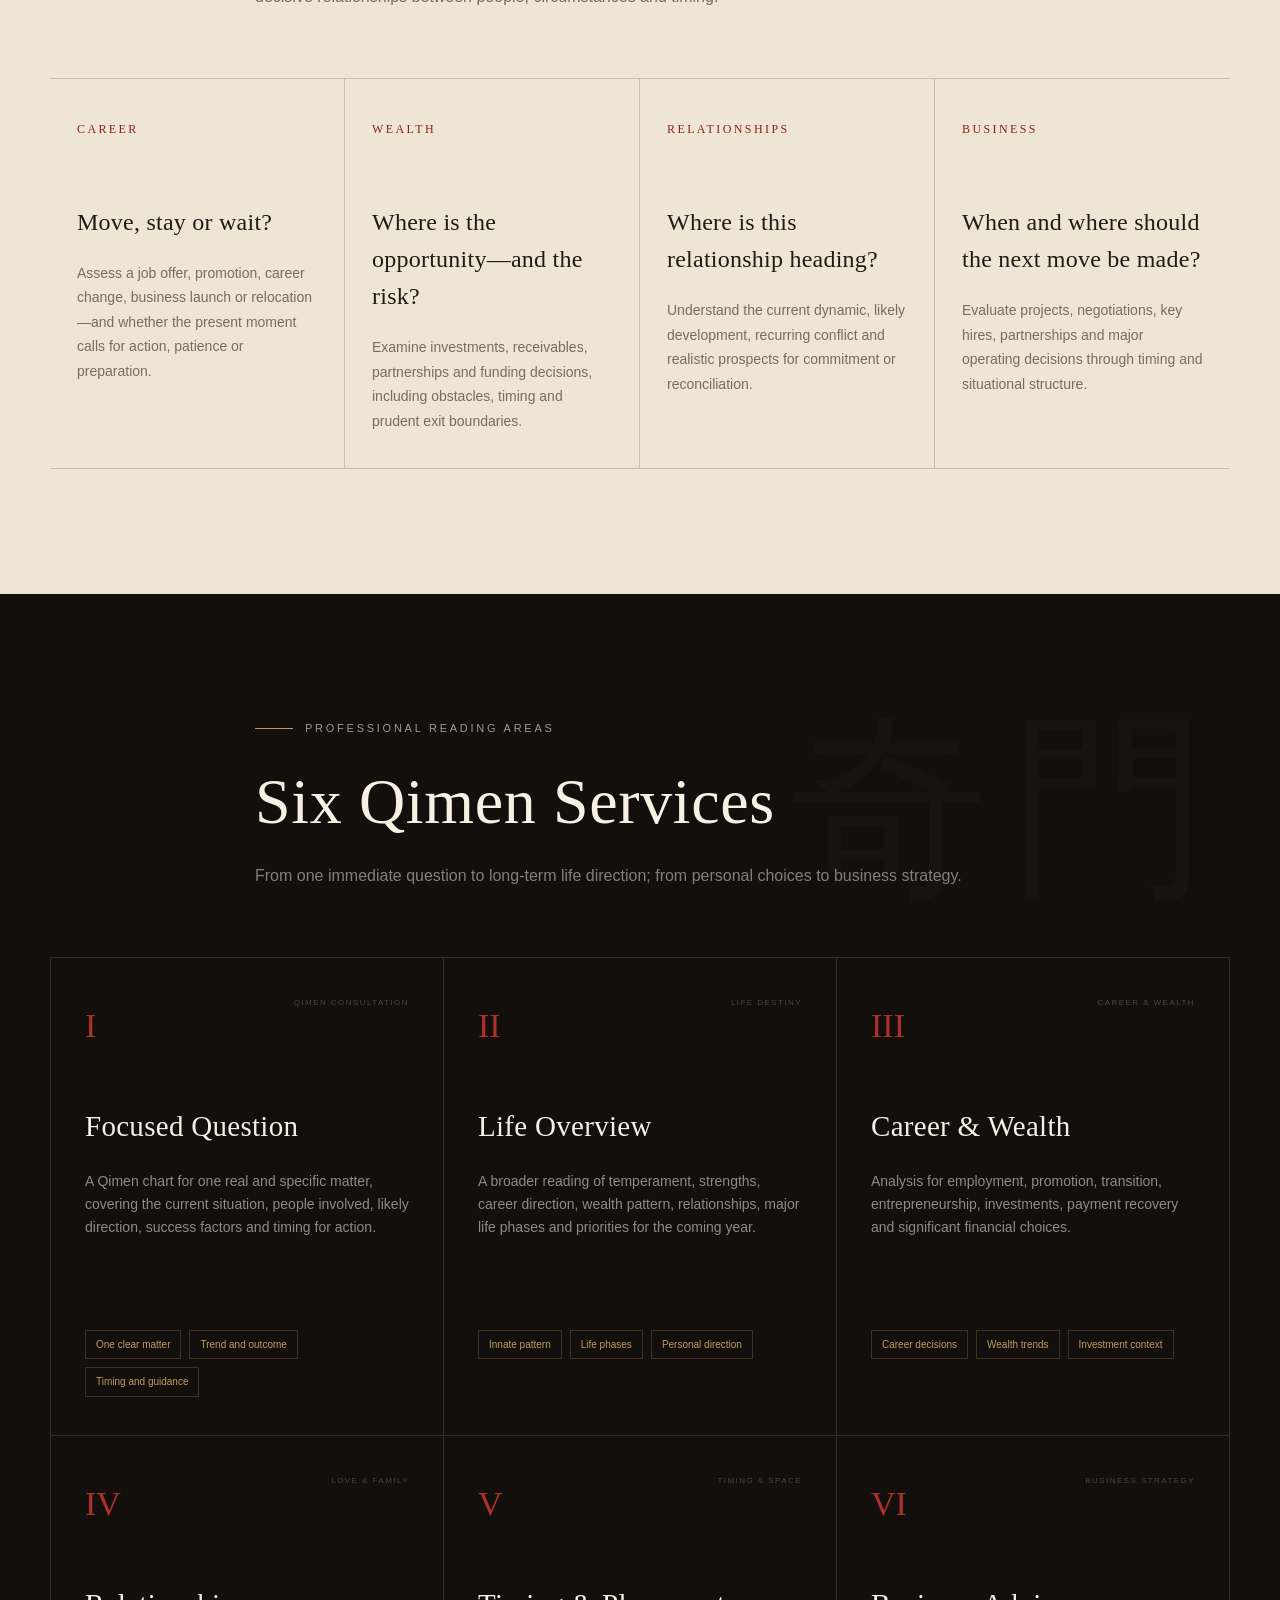
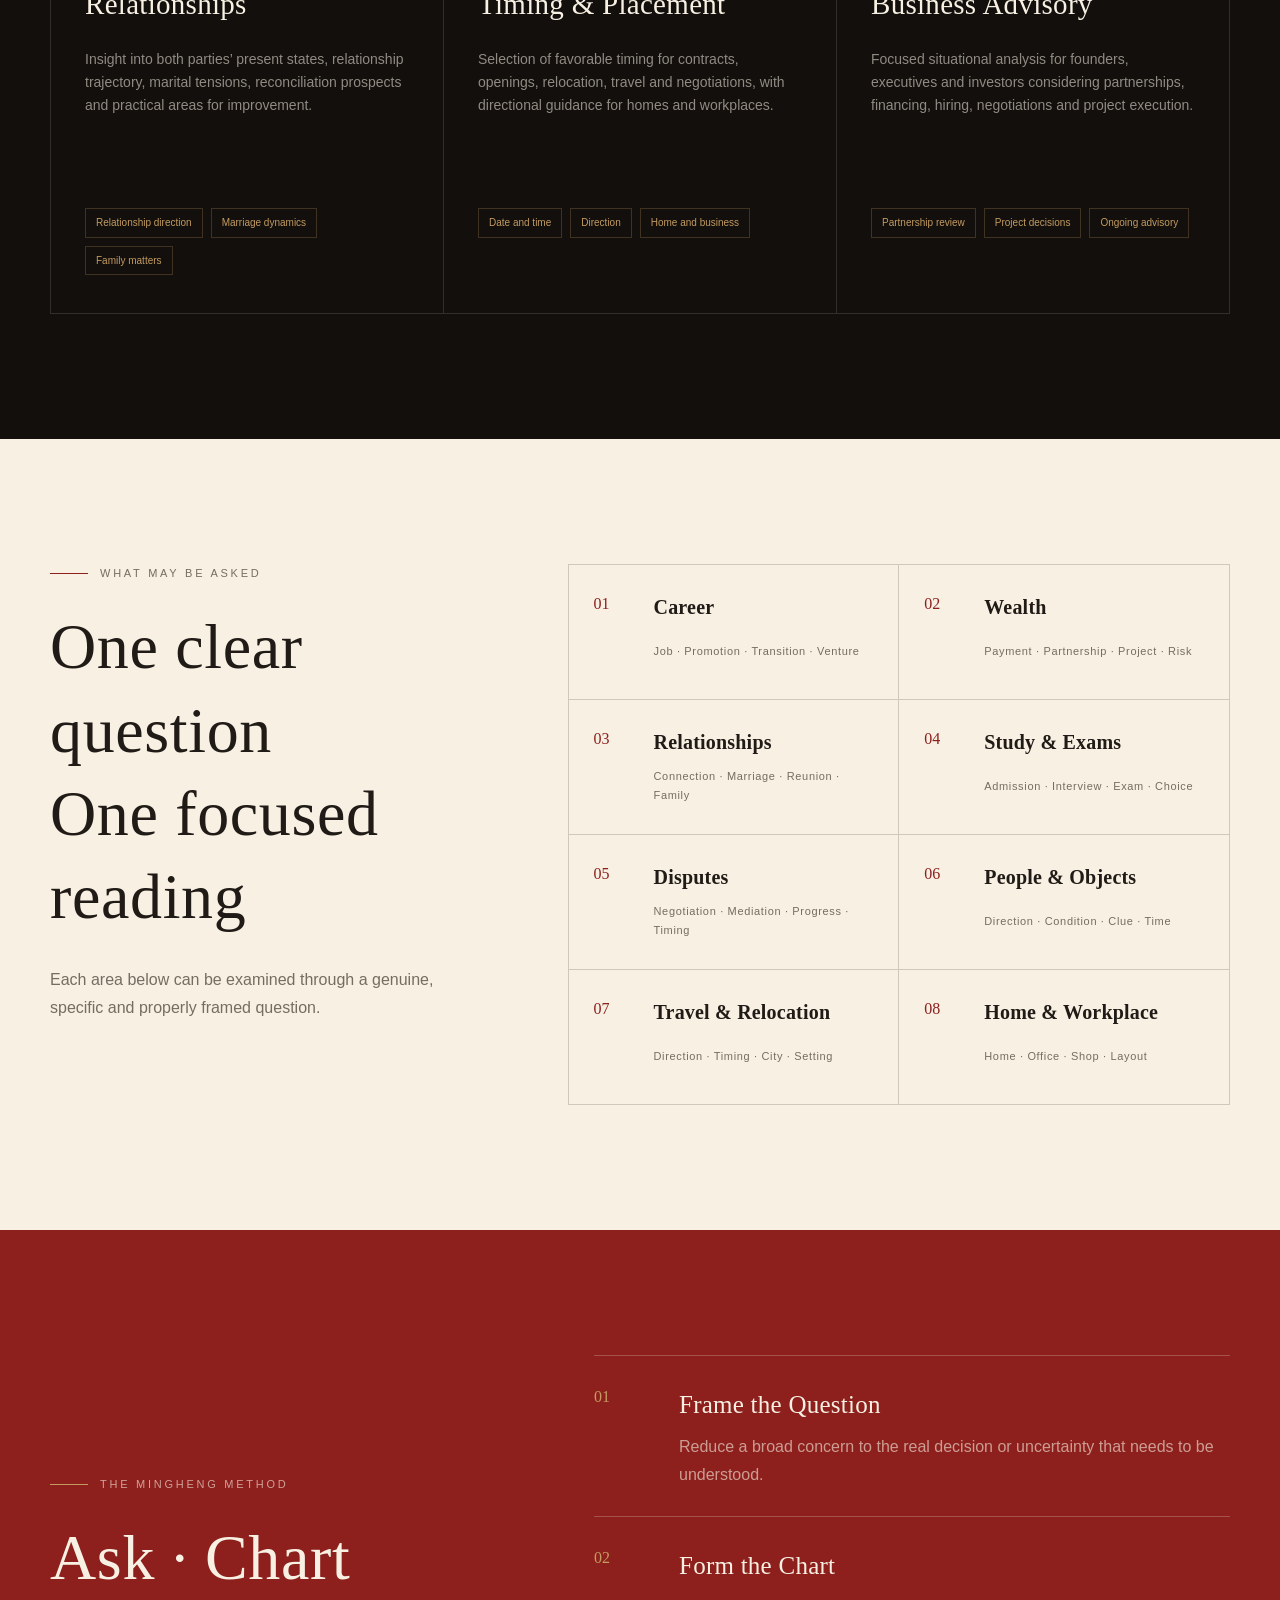
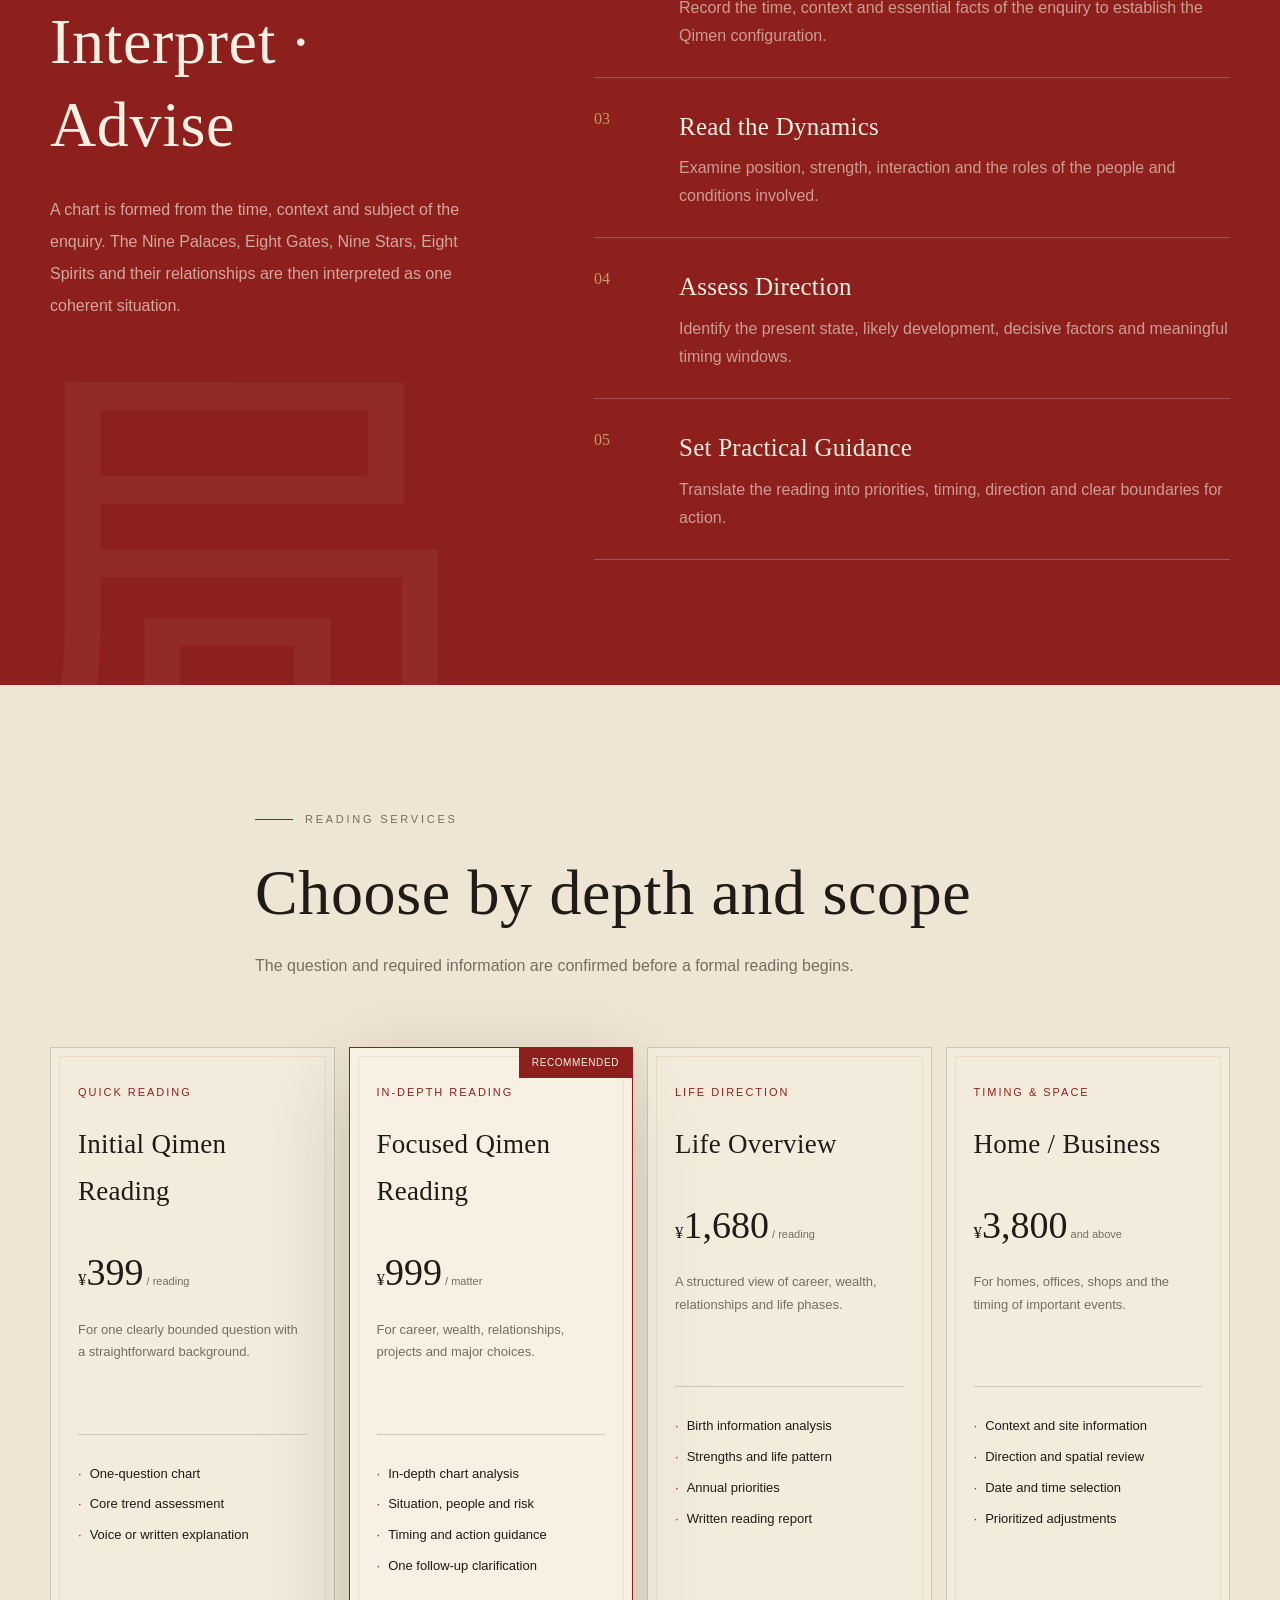
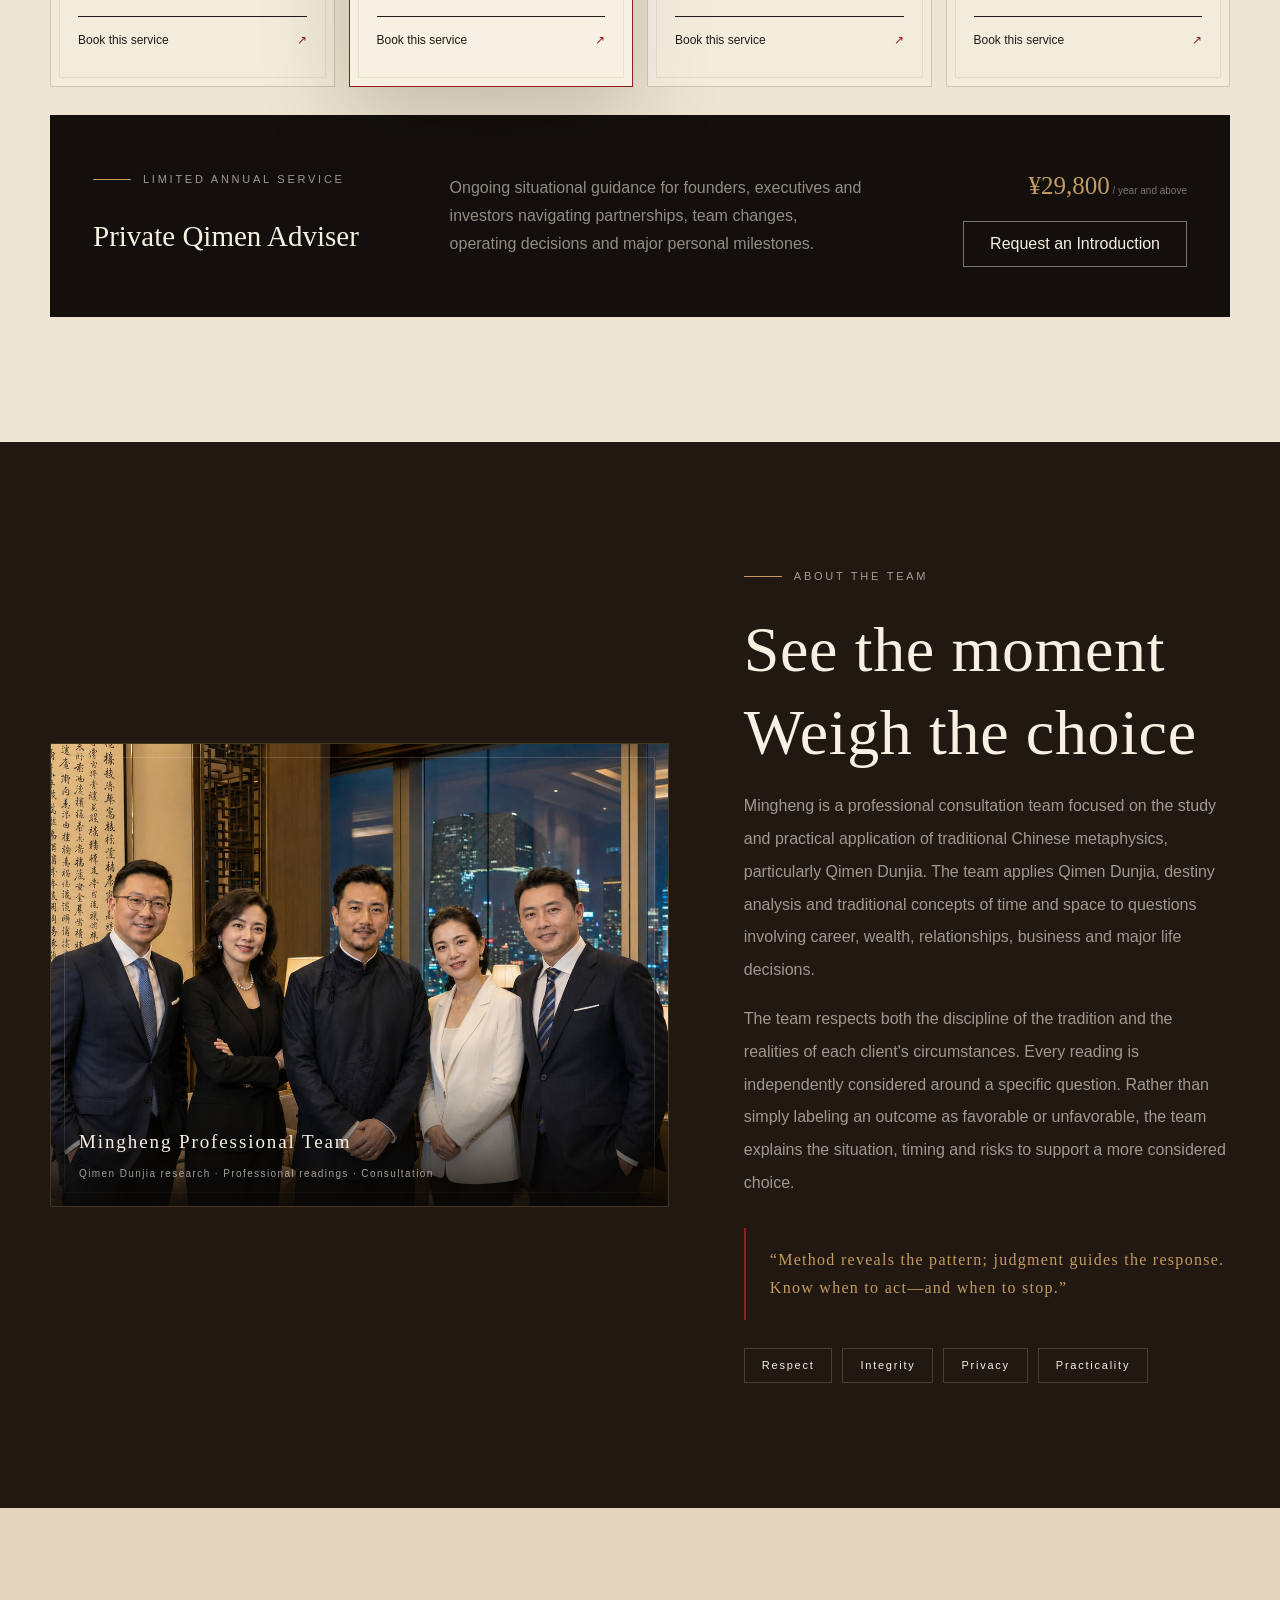
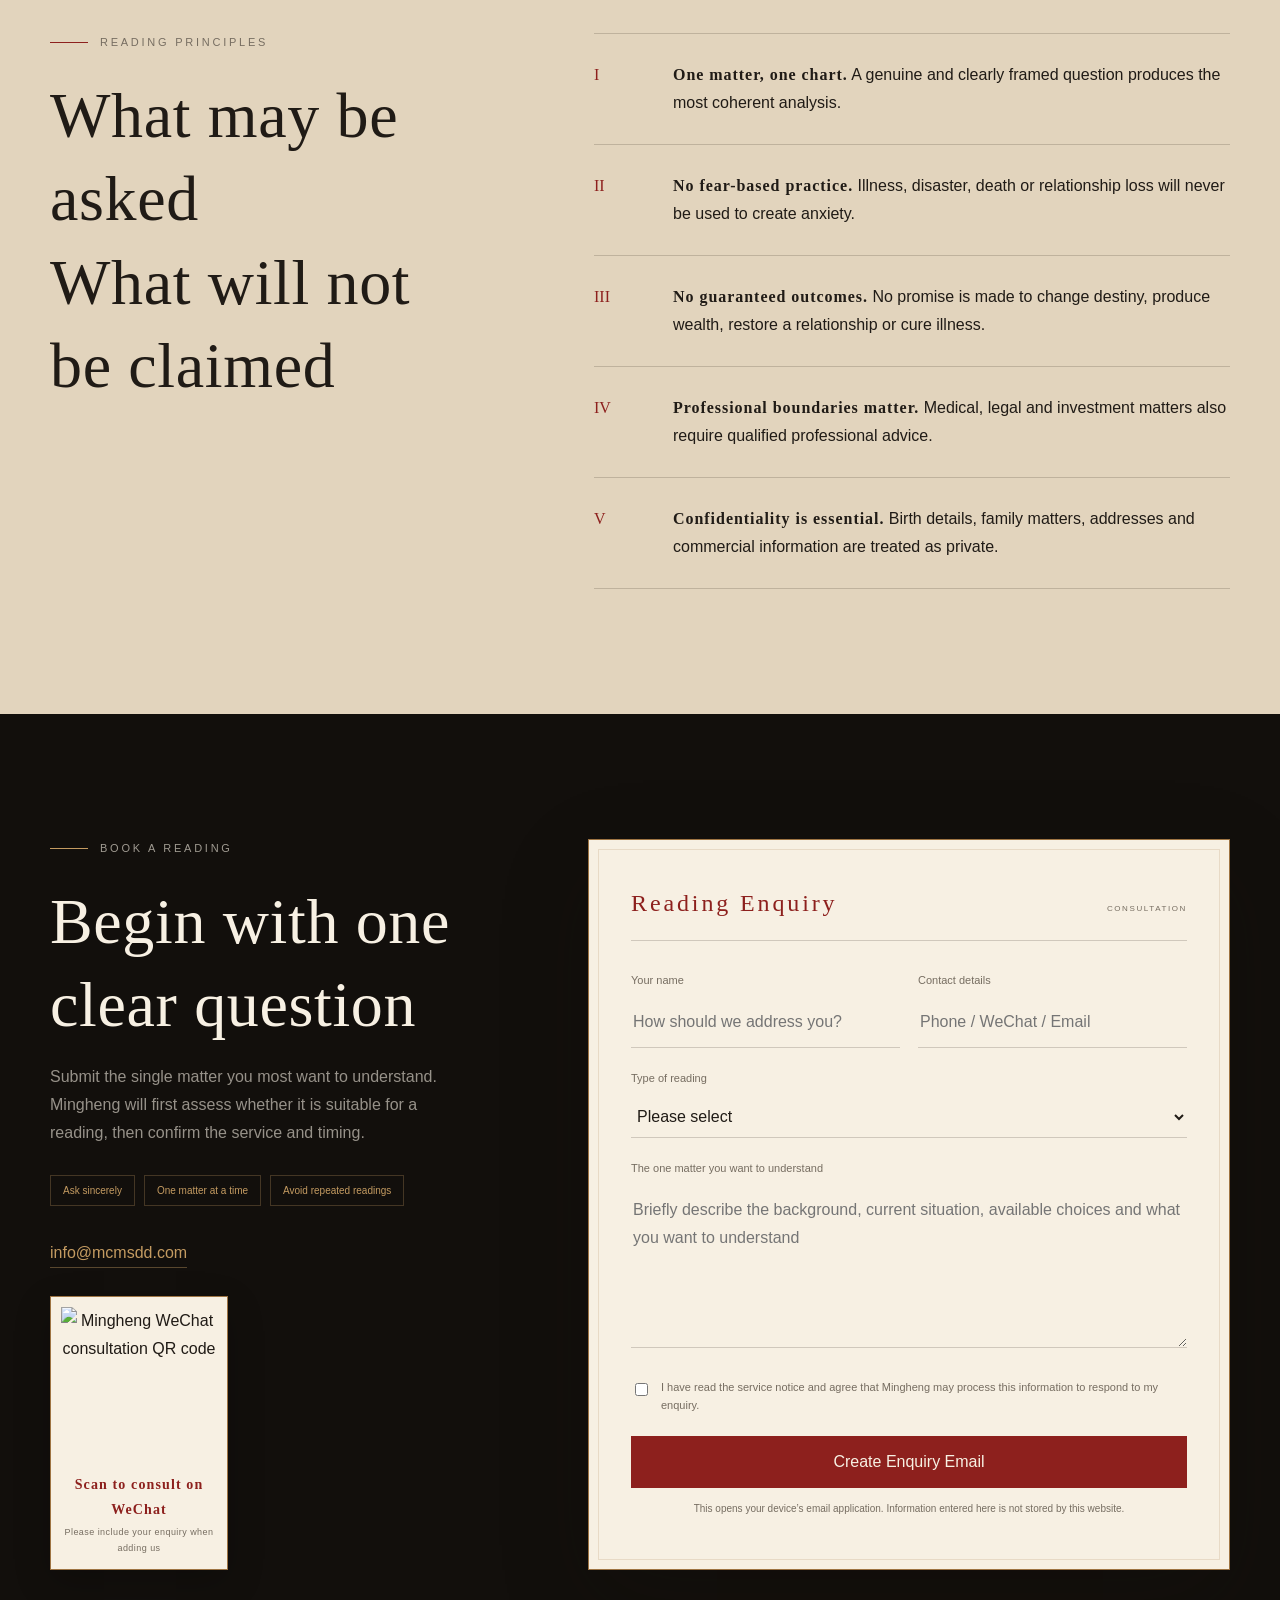
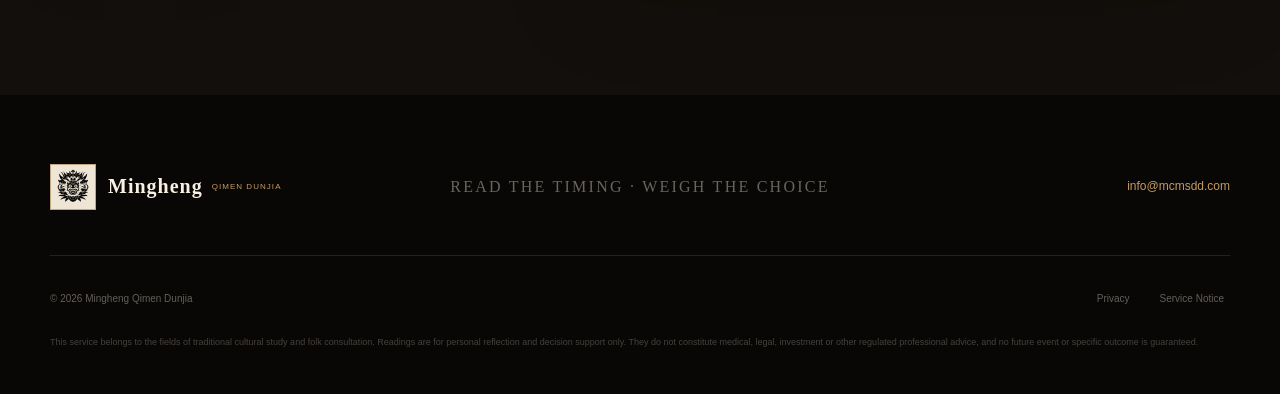
==== commit 1084dbd6: "Add WeChat contact QR code" ====
--- a/en/index.html
+++ b/en/index.html
@@ -7,7 +7,7 @@
   <meta name="keywords" content="Mingheng,Qimen Dunjia,Qimen reading,Chinese divination,destiny reading,career reading,relationship reading,auspicious timing,business consultation">
   <meta property="og:type" content="website"><meta property="og:url" content="https://mcmsdd.com/en/"><meta property="og:title" content="Mingheng | Professional Qimen Dunjia Readings"><meta property="og:description" content="Read the timing. Understand the situation. Choose with clarity."><meta property="og:image" content="https://mcmsdd.com/assets/mark-black.png">
   <link rel="canonical" href="https://mcmsdd.com/en/"><link rel="alternate" hreflang="zh-CN" href="https://mcmsdd.com/"><link rel="alternate" hreflang="zh-Hant" href="https://mcmsdd.com/zh-hant/"><link rel="alternate" hreflang="en" href="https://mcmsdd.com/en/"><link rel="alternate" hreflang="x-default" href="https://mcmsdd.com/">
-  <link rel="icon" href="../assets/mark-black.png" type="image/png"><link rel="apple-touch-icon" href="../assets/mark-black.png"><link rel="stylesheet" href="../styles.css?v=20260831-team-full">
+  <link rel="icon" href="../assets/mark-black.png" type="image/png"><link rel="apple-touch-icon" href="../assets/mark-black.png"><link rel="stylesheet" href="../styles.css?v=20260831-wechat">
   <script type="application/ld+json">{"@context":"https://schema.org","@type":"ProfessionalService","name":"Mingheng Qimen Dunjia Readings","url":"https://mcmsdd.com/en/","description":"Professional Qimen Dunjia readings and consultation","email":"info@mcmsdd.com"}</script>
 </head>
 <body>
@@ -49,7 +49,7 @@
     </div><div class="container advisor-card reveal"><div><p class="eyebrow light"><span></span>LIMITED ANNUAL SERVICE</p><h3>Private Qimen Adviser</h3></div><p>Ongoing situational guidance for founders, executives and investors navigating partnerships, team changes, operating decisions and major personal milestones.</p><div class="advisor-meta"><strong>¥29,800<small> / year and above</small></strong><a class="button button-outline" href="#consult">Request an Introduction</a></div></div></section>
     <section class="section about" id="about"><div class="container about-grid"><figure class="about-photo reveal"><img src="../assets/mingheng-team.jpg" alt="Mingheng Professional Team" width="1200" height="900" loading="lazy" decoding="async"><figcaption><strong>Mingheng Professional Team</strong><span>Qimen Dunjia research · Professional readings · Consultation</span></figcaption></figure><div class="about-copy reveal delay-1"><p class="eyebrow light"><span></span>ABOUT THE TEAM</p><h2>See the moment<br>Weigh the choice</h2><p>Mingheng is a professional consultation team focused on the study and practical application of traditional Chinese metaphysics, particularly Qimen Dunjia. The team applies Qimen Dunjia, destiny analysis and traditional concepts of time and space to questions involving career, wealth, relationships, business and major life decisions.</p><p>The team respects both the discipline of the tradition and the realities of each client's circumstances. Every reading is independently considered around a specific question. Rather than simply labeling an outcome as favorable or unfavorable, the team explains the situation, timing and risks to support a more considered choice.</p><blockquote>“Method reveals the pattern; judgment guides the response. Know when to act—and when to stop.”</blockquote><div class="about-values"><span>Respect</span><span>Integrity</span><span>Privacy</span><span>Practicality</span></div></div></div></section>
     <section class="section principles" id="principles"><div class="container principles-grid"><div class="principles-title reveal"><p class="eyebrow"><span></span>READING PRINCIPLES</p><h2>What may be asked<br>What will not be claimed</h2></div><div class="principle-list"><div class="reveal"><span>I</span><p><strong>One matter, one chart.</strong> A genuine and clearly framed question produces the most coherent analysis.</p></div><div class="reveal"><span>II</span><p><strong>No fear-based practice.</strong> Illness, disaster, death or relationship loss will never be used to create anxiety.</p></div><div class="reveal"><span>III</span><p><strong>No guaranteed outcomes.</strong> No promise is made to change destiny, produce wealth, restore a relationship or cure illness.</p></div><div class="reveal"><span>IV</span><p><strong>Professional boundaries matter.</strong> Medical, legal and investment matters also require qualified professional advice.</p></div><div class="reveal"><span>V</span><p><strong>Confidentiality is essential.</strong> Birth details, family matters, addresses and commercial information are treated as private.</p></div></div></div></section>
-    <section class="section consult" id="consult"><div class="container consult-grid"><div class="consult-copy reveal"><p class="eyebrow light"><span></span>BOOK A READING</p><h2>Begin with one<br>clear question</h2><p>Submit the single matter you most want to understand. Mingheng will first assess whether it is suitable for a reading, then confirm the service and timing.</p><div class="consult-rule"><span>Ask sincerely</span><span>One matter at a time</span><span>Avoid repeated readings</span></div><a href="mailto:info@mcmsdd.com">info@mcmsdd.com</a></div>
+    <section class="section consult" id="consult"><div class="container consult-grid"><div class="consult-copy reveal"><p class="eyebrow light"><span></span>BOOK A READING</p><h2>Begin with one<br>clear question</h2><p>Submit the single matter you most want to understand. Mingheng will first assess whether it is suitable for a reading, then confirm the service and timing.</p><div class="consult-rule"><span>Ask sincerely</span><span>One matter at a time</span><span>Avoid repeated readings</span></div><a href="mailto:info@mcmsdd.com">info@mcmsdd.com</a><figure class="wechat-contact"><a href="../assets/wechat-qr.jpg" target="_blank" rel="noopener" aria-label="Open Mingheng WeChat consultation QR code"><img src="../assets/wechat-qr.jpg" alt="Mingheng WeChat consultation QR code" width="570" height="570" loading="lazy" decoding="async"></a><figcaption><strong>Scan to consult on WeChat</strong><span>Please include your enquiry when adding us</span></figcaption></figure></div>
       <form class="consult-form reveal delay-1" id="consult-form"><div class="form-title"><span>Reading Enquiry</span><small>CONSULTATION</small></div><div class="field-row"><label><span>Your name</span><input name="name" autocomplete="name" required placeholder="How should we address you?"></label><label><span>Contact details</span><input name="contact" autocomplete="tel" required placeholder="Phone / WeChat / Email"></label></div><label><span>Type of reading</span><select name="type" required><option value="">Please select</option><option>Initial Qimen Reading</option><option>Focused Qimen Reading</option><option>Life Overview</option><option>Career &amp; Wealth</option><option>Relationships</option><option>Timing &amp; Placement</option><option>Business Advisory</option><option>Private Annual Adviser</option></select></label><label><span>The one matter you want to understand</span><textarea name="question" rows="5" required maxlength="500" placeholder="Briefly describe the background, current situation, available choices and what you want to understand"></textarea></label><label class="consent"><input type="checkbox" required><span>I have read the service notice and agree that Mingheng may process this information to respond to my enquiry.</span></label><button class="button button-red" type="submit">Create Enquiry Email</button><p class="form-note" id="form-note">This opens your device’s email application. Information entered here is not stored by this website.</p></form>
     </div></section>
   </main>
--- a/styles.css
+++ b/styles.css
@@ -184,6 +184,12 @@
 .consult-copy > p:not(.eyebrow) { max-width: 450px; color: rgba(247,240,227,.58); }
 .consult-rule { display: flex; gap: 9px; flex-wrap: wrap; margin: 28px 0; }.consult-rule span { padding: 6px 12px; color: var(--gold); border: 1px solid rgba(196,155,97,.28); font-size: 10px; }
 .consult-copy > a { display: inline-block; margin-top: 5px; color: var(--gold); border-bottom: 1px solid rgba(196,155,97,.4); }
+.wechat-contact { width: 178px; margin: 28px 0 0; padding: 10px; color: var(--ink); background: var(--ivory); border: 1px solid var(--bronze); box-shadow: 0 12px 35px rgba(0,0,0,.2); text-align: center; }
+.wechat-contact a { display: block; border: 0; }
+.wechat-contact img { width: 100%; height: auto; display: block; }
+.wechat-contact figcaption { padding: 10px 2px 2px; display: flex; flex-direction: column; gap: 3px; }
+.wechat-contact strong { color: var(--red); font-family: var(--serif); font-size: 14px; font-weight: 600; letter-spacing: .08em; }
+.wechat-contact span { color: var(--muted); font-size: 9px; letter-spacing: .05em; }
 .consult-form { padding: 42px; color: var(--ink); background: var(--ivory); border: 1px solid var(--bronze); box-shadow: var(--shadow); position: relative; }
 .consult-form::before { content: ""; position: absolute; inset: 9px; border: 1px solid rgba(158,116,67,.18); pointer-events: none; }
 .form-title { margin-bottom: 30px; padding-bottom: 16px; display: flex; align-items: baseline; justify-content: space-between; border-bottom: 1px solid var(--line); }.form-title span { color: var(--red); font-family: var(--serif); font-size: 24px; letter-spacing: .12em; }.form-title small { color: var(--muted); font-size: 8px; letter-spacing: .2em; }
@@ -249,6 +255,7 @@
   .plan-card { min-height: auto; }.advisor-card { padding: 31px 24px; }
   .about-photo figcaption { padding: 42px 20px 20px; }.about-photo figcaption strong { font-size: 17px; }.about-photo figcaption span { line-height: 1.7; }
   .field-row { grid-template-columns: 1fr; gap: 0; }.consult-form { padding: 30px 22px; }.form-title span { font-size: 21px; }
+  .wechat-contact { width: 170px; margin: 28px auto 0; }
   .footer-top { grid-template-columns: 1fr; gap: 22px; }.footer-top > p, .footer-top > a:last-child { text-align: left; }.footer-bottom { align-items: flex-start; gap: 14px; flex-direction: column; }.footer-bottom button { margin: 0 18px 0 0; }
   :lang(en) .brand strong { font-size: 17px; }
   :lang(en) .brand small { display: none; }
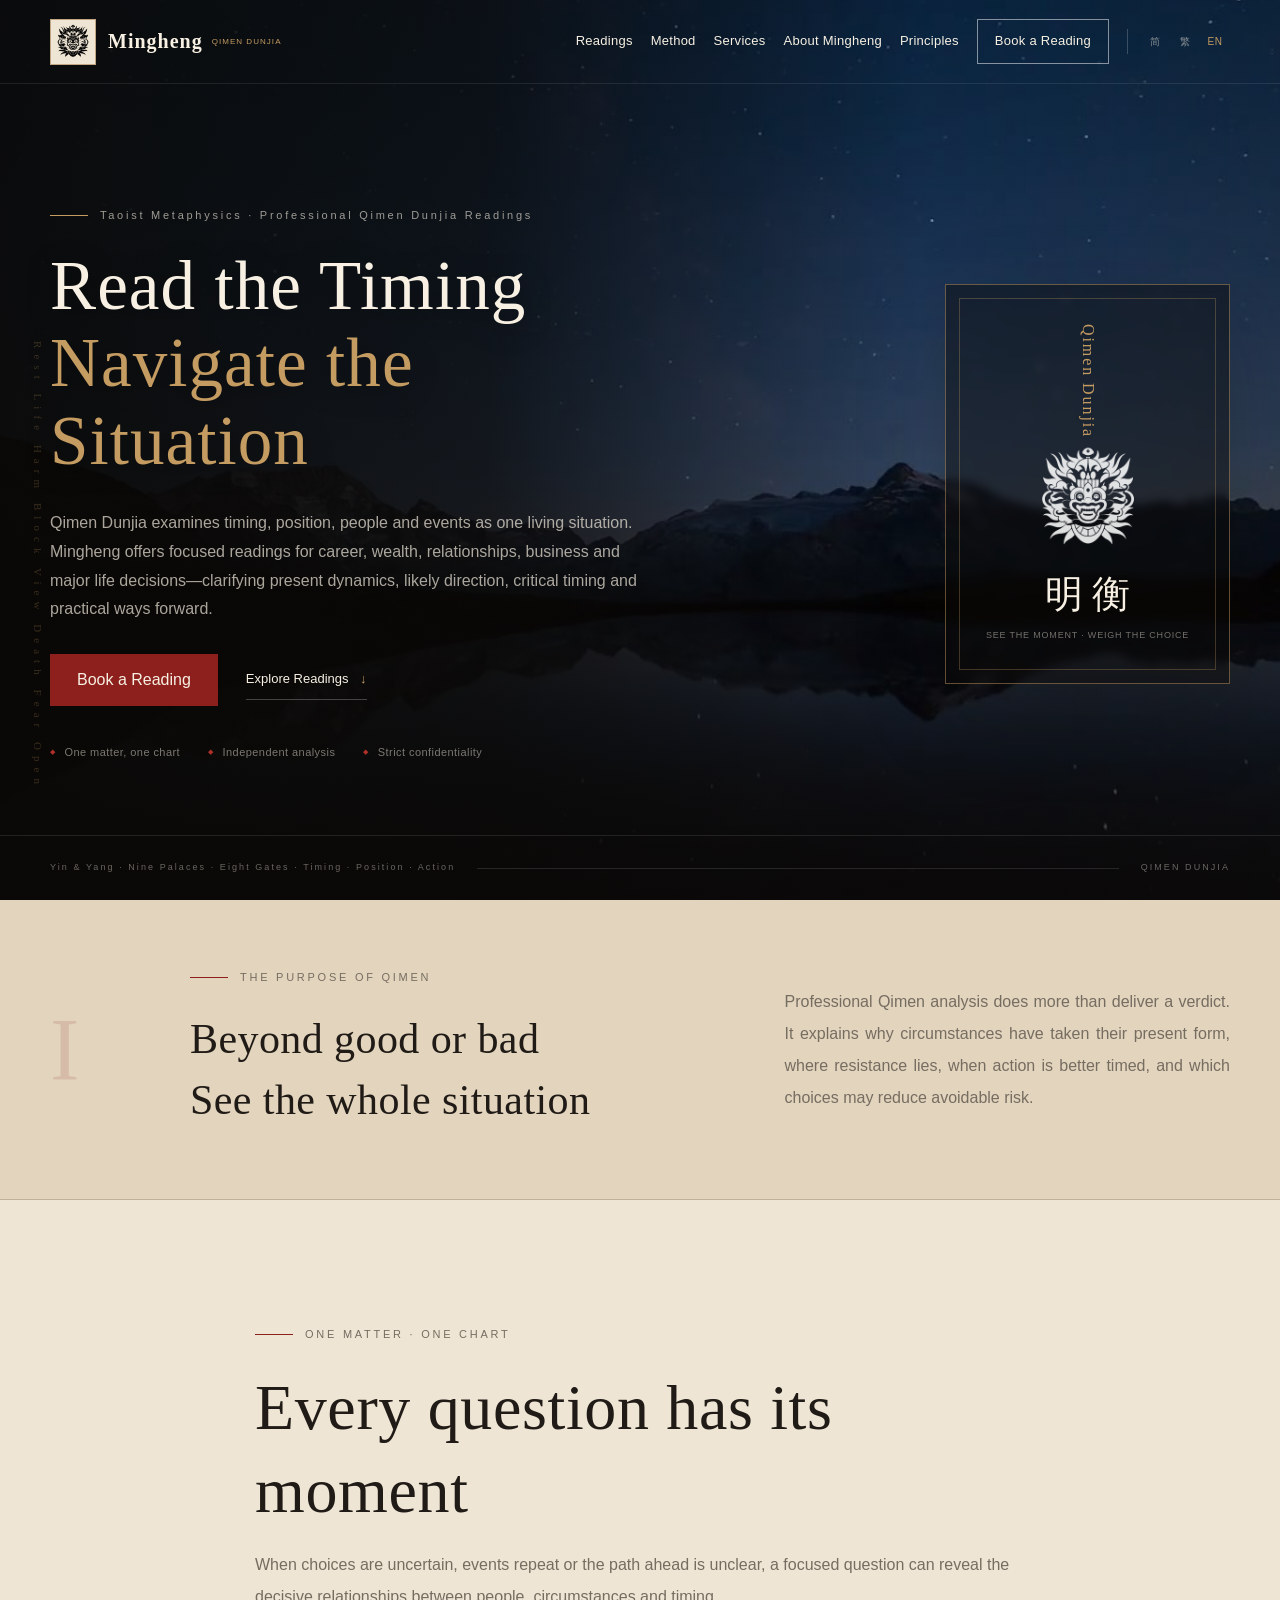
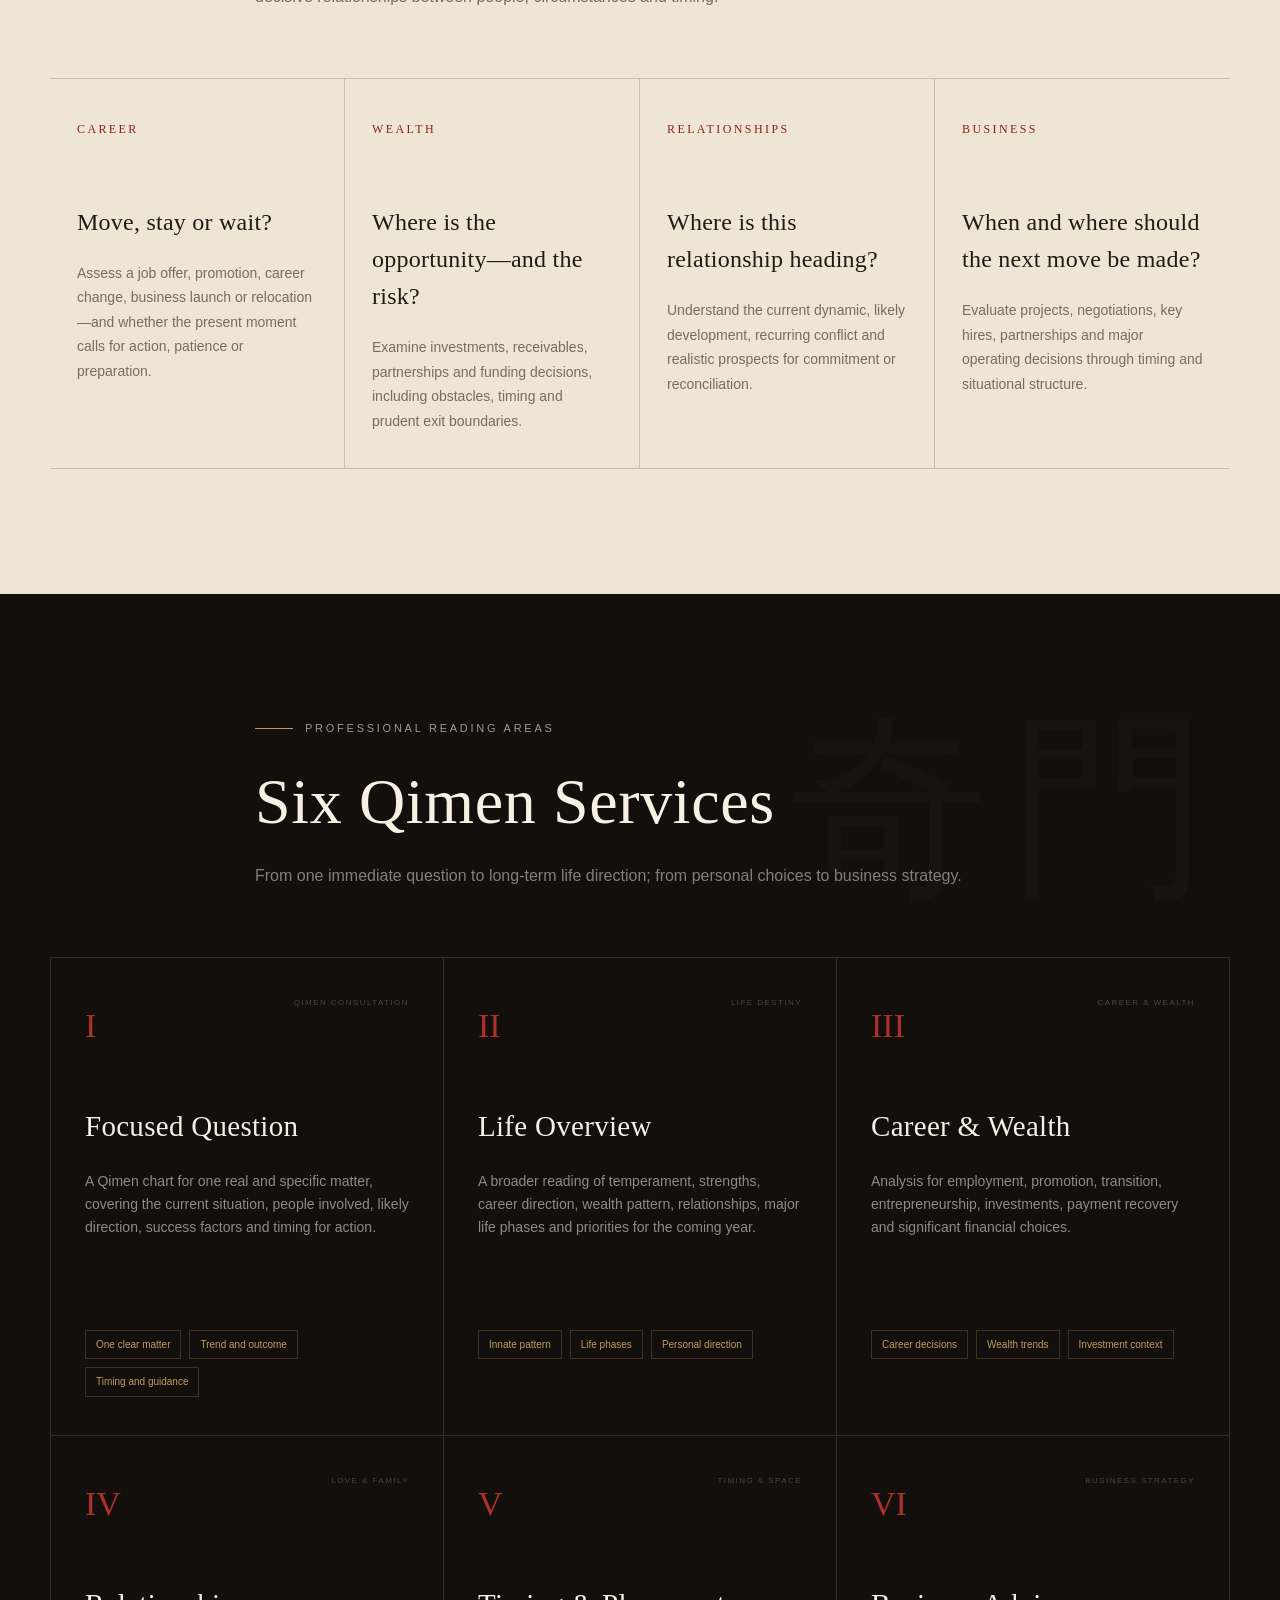
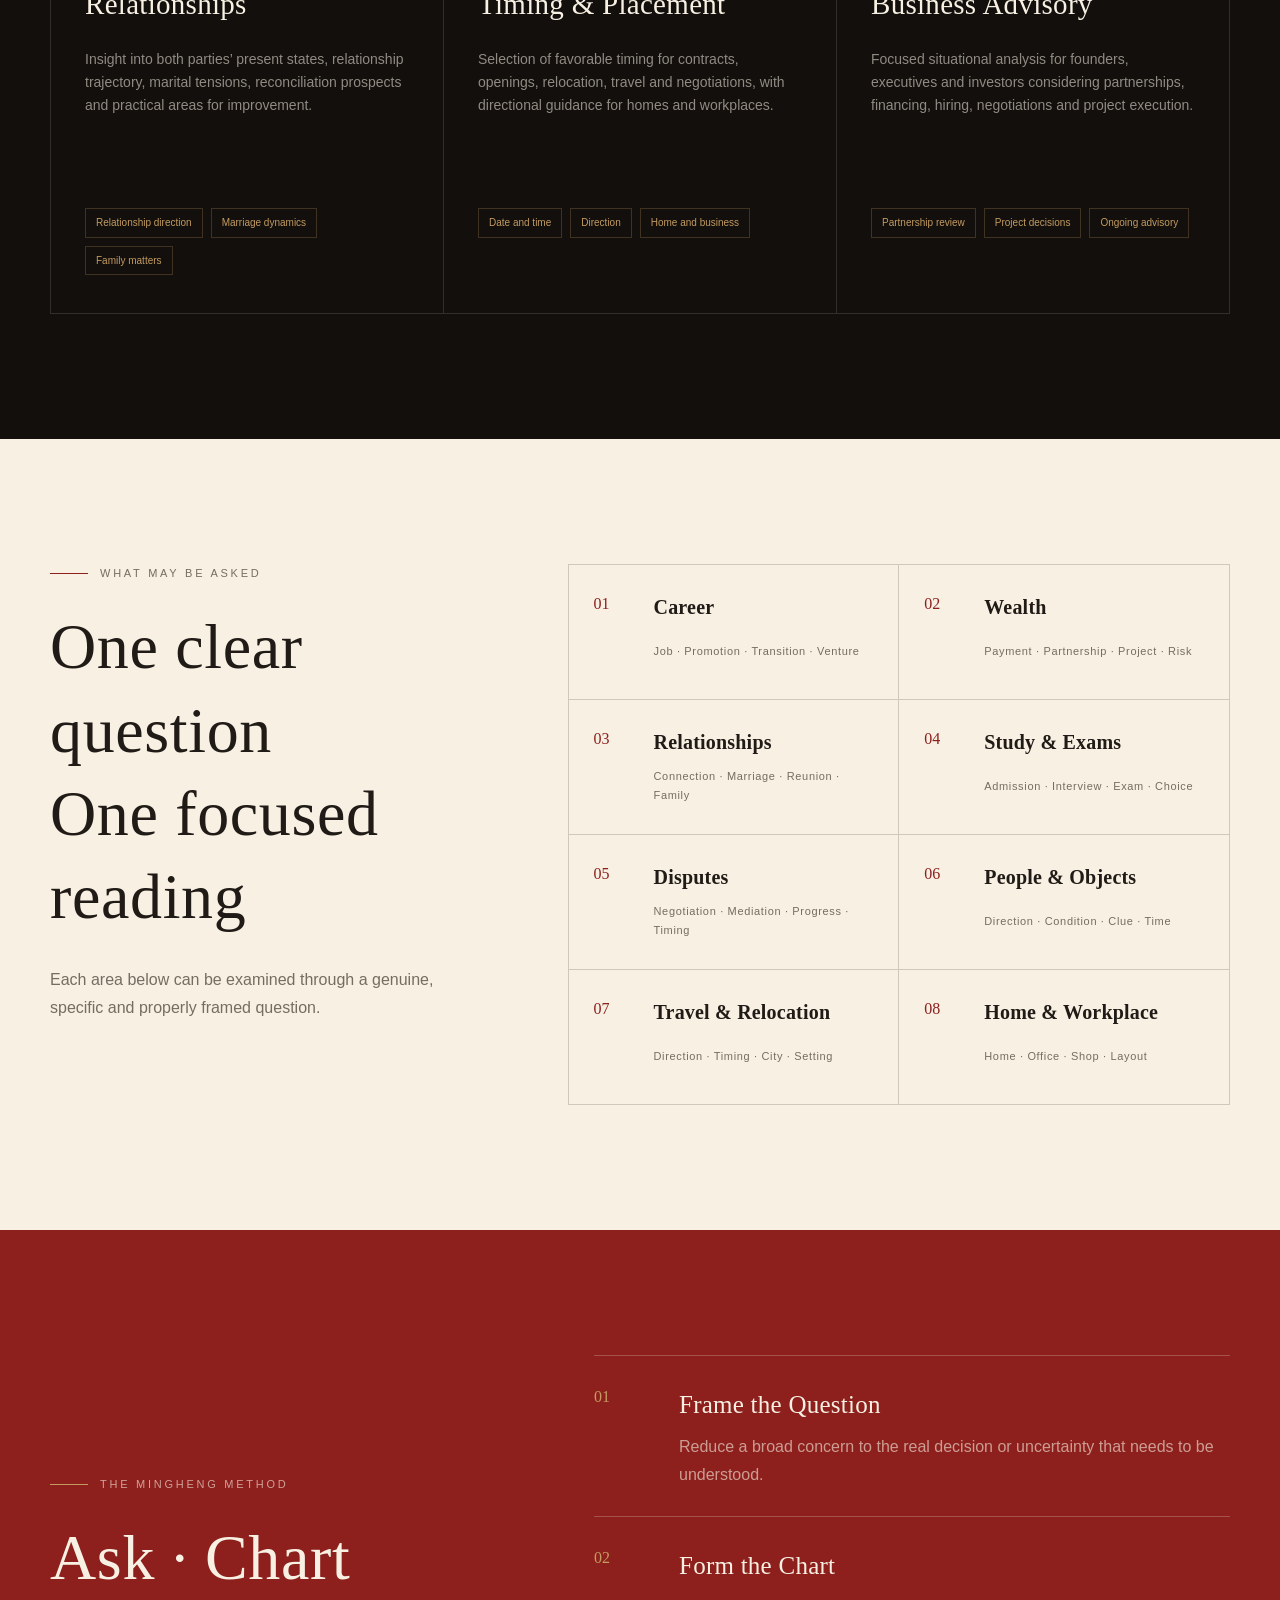
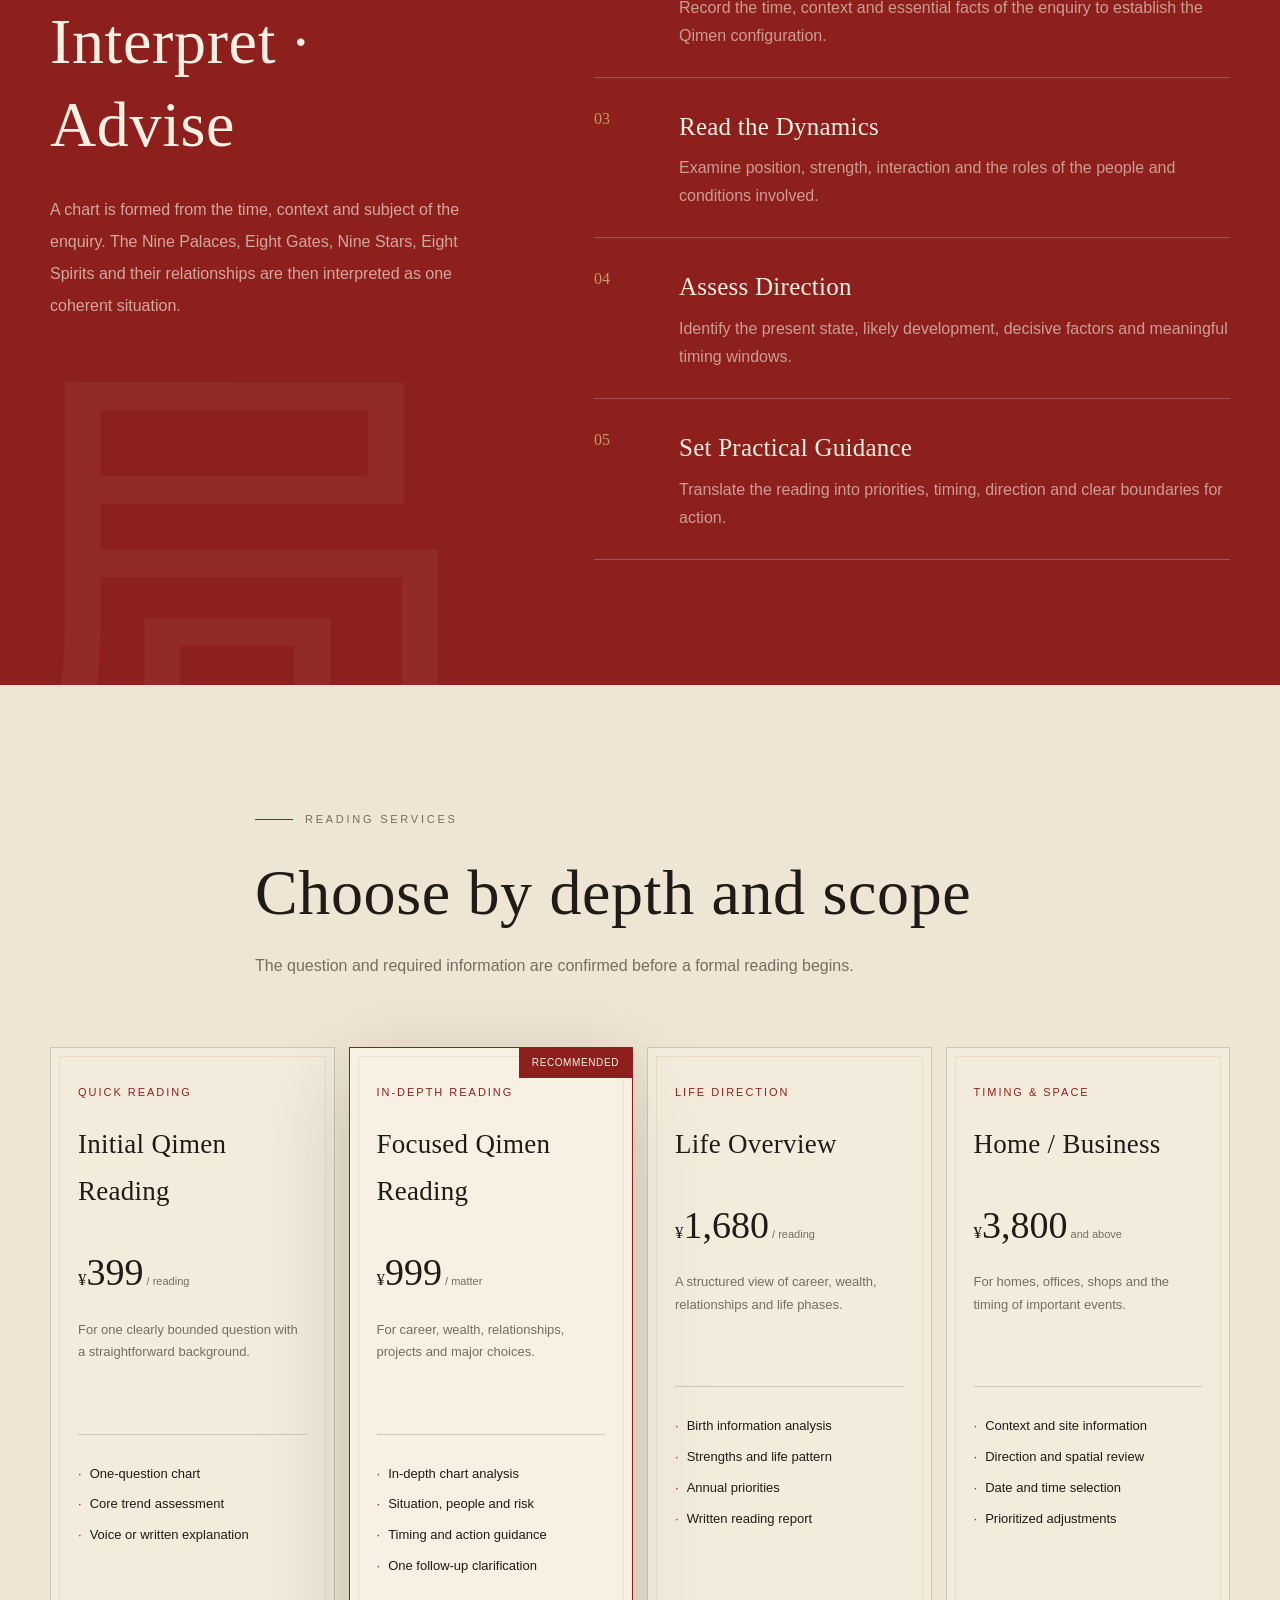
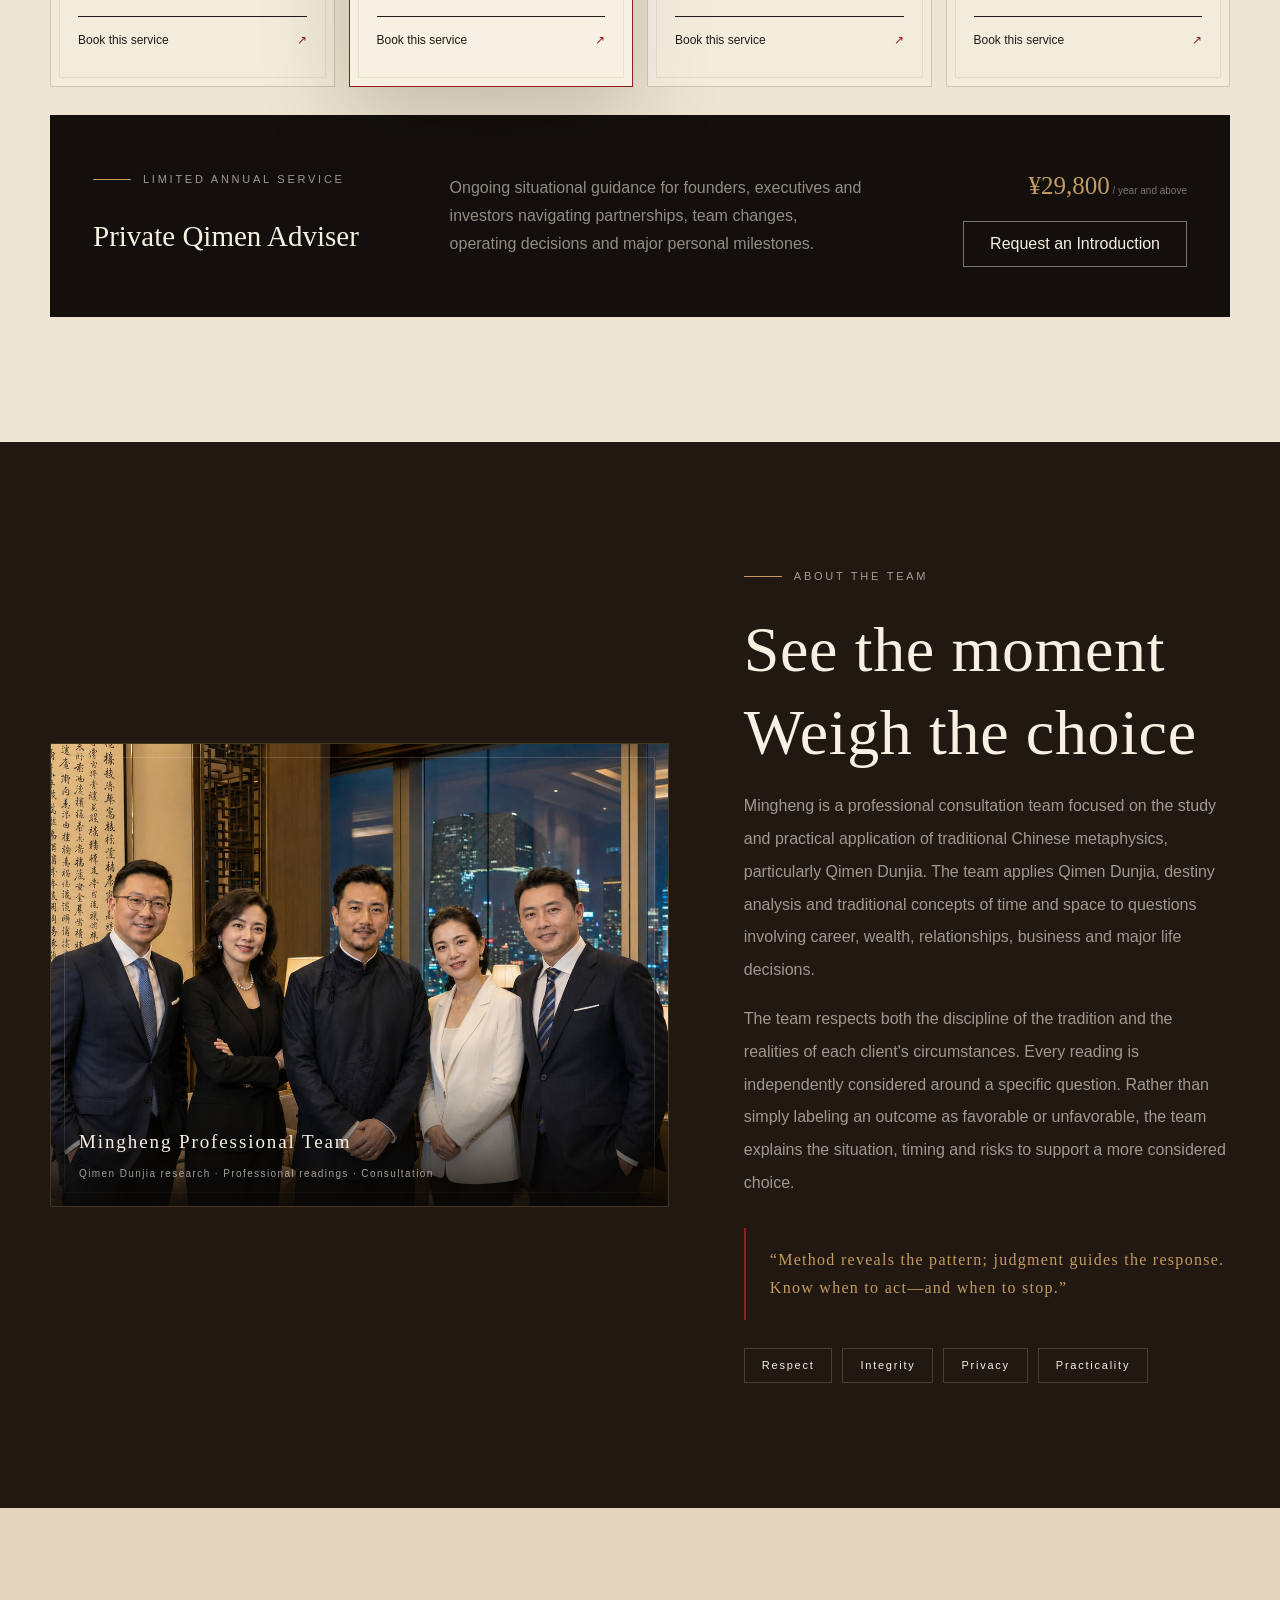
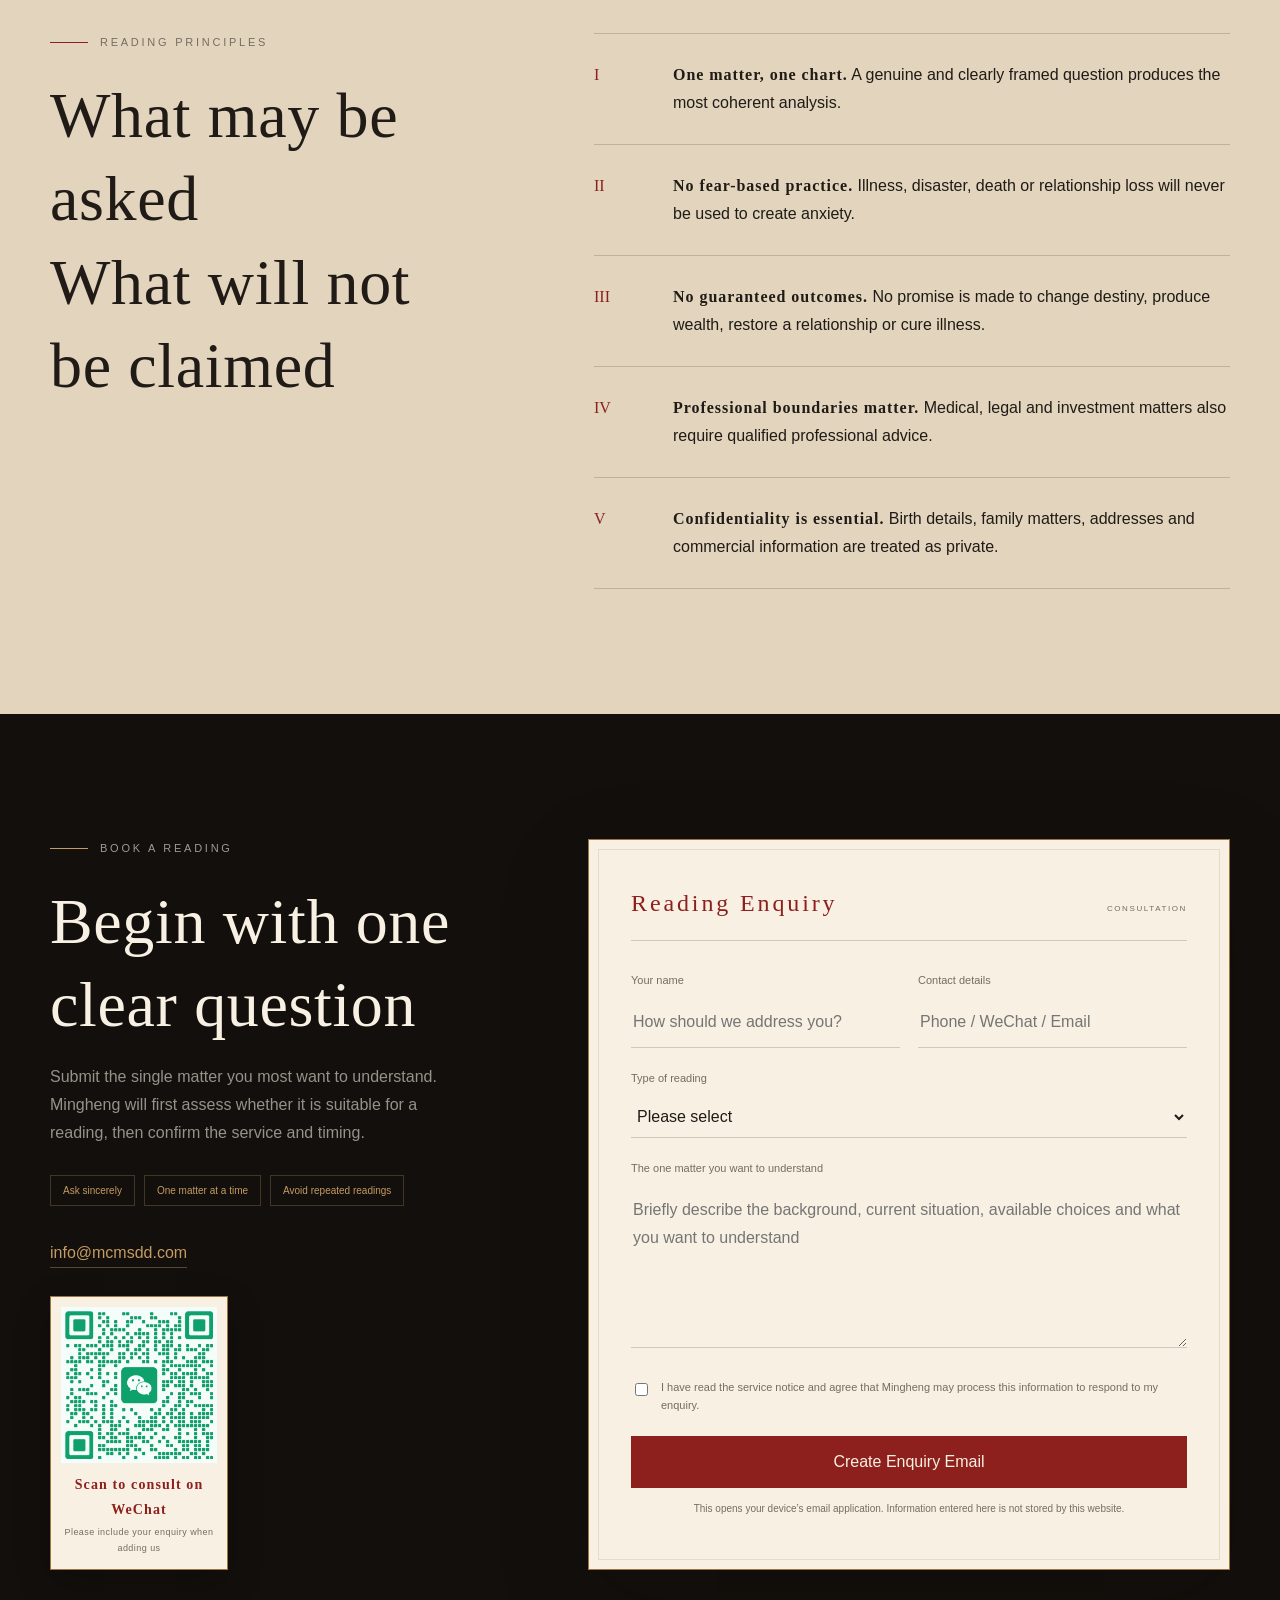
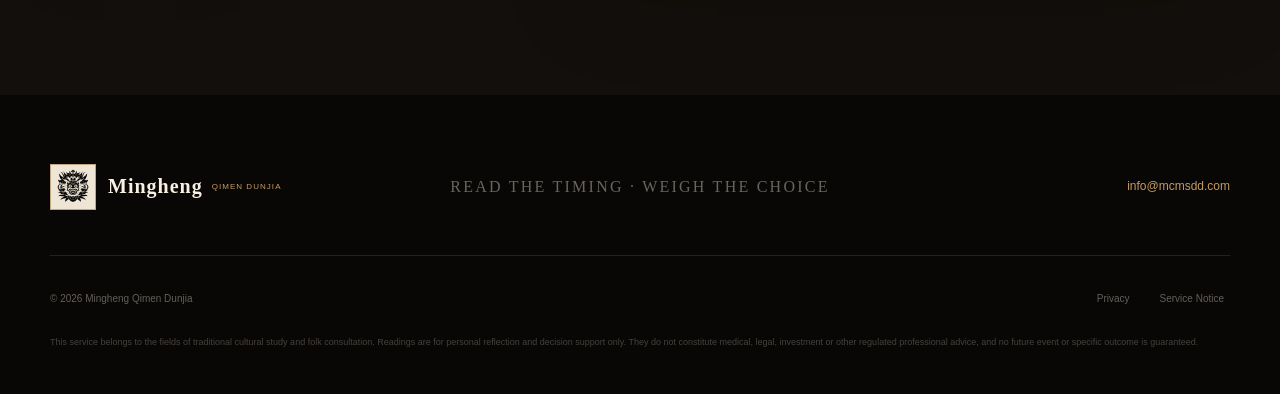
==== commit e1296ae5: "Repair WeChat QR image asset" ====
--- a/en/index.html
+++ b/en/index.html
@@ -49,7 +49,7 @@
     </div><div class="container advisor-card reveal"><div><p class="eyebrow light"><span></span>LIMITED ANNUAL SERVICE</p><h3>Private Qimen Adviser</h3></div><p>Ongoing situational guidance for founders, executives and investors navigating partnerships, team changes, operating decisions and major personal milestones.</p><div class="advisor-meta"><strong>¥29,800<small> / year and above</small></strong><a class="button button-outline" href="#consult">Request an Introduction</a></div></div></section>
     <section class="section about" id="about"><div class="container about-grid"><figure class="about-photo reveal"><img src="../assets/mingheng-team.jpg" alt="Mingheng Professional Team" width="1200" height="900" loading="lazy" decoding="async"><figcaption><strong>Mingheng Professional Team</strong><span>Qimen Dunjia research · Professional readings · Consultation</span></figcaption></figure><div class="about-copy reveal delay-1"><p class="eyebrow light"><span></span>ABOUT THE TEAM</p><h2>See the moment<br>Weigh the choice</h2><p>Mingheng is a professional consultation team focused on the study and practical application of traditional Chinese metaphysics, particularly Qimen Dunjia. The team applies Qimen Dunjia, destiny analysis and traditional concepts of time and space to questions involving career, wealth, relationships, business and major life decisions.</p><p>The team respects both the discipline of the tradition and the realities of each client's circumstances. Every reading is independently considered around a specific question. Rather than simply labeling an outcome as favorable or unfavorable, the team explains the situation, timing and risks to support a more considered choice.</p><blockquote>“Method reveals the pattern; judgment guides the response. Know when to act—and when to stop.”</blockquote><div class="about-values"><span>Respect</span><span>Integrity</span><span>Privacy</span><span>Practicality</span></div></div></div></section>
     <section class="section principles" id="principles"><div class="container principles-grid"><div class="principles-title reveal"><p class="eyebrow"><span></span>READING PRINCIPLES</p><h2>What may be asked<br>What will not be claimed</h2></div><div class="principle-list"><div class="reveal"><span>I</span><p><strong>One matter, one chart.</strong> A genuine and clearly framed question produces the most coherent analysis.</p></div><div class="reveal"><span>II</span><p><strong>No fear-based practice.</strong> Illness, disaster, death or relationship loss will never be used to create anxiety.</p></div><div class="reveal"><span>III</span><p><strong>No guaranteed outcomes.</strong> No promise is made to change destiny, produce wealth, restore a relationship or cure illness.</p></div><div class="reveal"><span>IV</span><p><strong>Professional boundaries matter.</strong> Medical, legal and investment matters also require qualified professional advice.</p></div><div class="reveal"><span>V</span><p><strong>Confidentiality is essential.</strong> Birth details, family matters, addresses and commercial information are treated as private.</p></div></div></div></section>
-    <section class="section consult" id="consult"><div class="container consult-grid"><div class="consult-copy reveal"><p class="eyebrow light"><span></span>BOOK A READING</p><h2>Begin with one<br>clear question</h2><p>Submit the single matter you most want to understand. Mingheng will first assess whether it is suitable for a reading, then confirm the service and timing.</p><div class="consult-rule"><span>Ask sincerely</span><span>One matter at a time</span><span>Avoid repeated readings</span></div><a href="mailto:info@mcmsdd.com">info@mcmsdd.com</a><figure class="wechat-contact"><a href="../assets/wechat-qr.jpg" target="_blank" rel="noopener" aria-label="Open Mingheng WeChat consultation QR code"><img src="../assets/wechat-qr.jpg" alt="Mingheng WeChat consultation QR code" width="570" height="570" loading="lazy" decoding="async"></a><figcaption><strong>Scan to consult on WeChat</strong><span>Please include your enquiry when adding us</span></figcaption></figure></div>
+    <section class="section consult" id="consult"><div class="container consult-grid"><div class="consult-copy reveal"><p class="eyebrow light"><span></span>BOOK A READING</p><h2>Begin with one<br>clear question</h2><p>Submit the single matter you most want to understand. Mingheng will first assess whether it is suitable for a reading, then confirm the service and timing.</p><div class="consult-rule"><span>Ask sincerely</span><span>One matter at a time</span><span>Avoid repeated readings</span></div><a href="mailto:info@mcmsdd.com">info@mcmsdd.com</a><figure class="wechat-contact"><a href="../assets/wechat-qr.png" target="_blank" rel="noopener" aria-label="Open Mingheng WeChat consultation QR code"><img src="../assets/wechat-qr.png" alt="Mingheng WeChat consultation QR code" width="570" height="570" loading="lazy" decoding="async"></a><figcaption><strong>Scan to consult on WeChat</strong><span>Please include your enquiry when adding us</span></figcaption></figure></div>
       <form class="consult-form reveal delay-1" id="consult-form"><div class="form-title"><span>Reading Enquiry</span><small>CONSULTATION</small></div><div class="field-row"><label><span>Your name</span><input name="name" autocomplete="name" required placeholder="How should we address you?"></label><label><span>Contact details</span><input name="contact" autocomplete="tel" required placeholder="Phone / WeChat / Email"></label></div><label><span>Type of reading</span><select name="type" required><option value="">Please select</option><option>Initial Qimen Reading</option><option>Focused Qimen Reading</option><option>Life Overview</option><option>Career &amp; Wealth</option><option>Relationships</option><option>Timing &amp; Placement</option><option>Business Advisory</option><option>Private Annual Adviser</option></select></label><label><span>The one matter you want to understand</span><textarea name="question" rows="5" required maxlength="500" placeholder="Briefly describe the background, current situation, available choices and what you want to understand"></textarea></label><label class="consent"><input type="checkbox" required><span>I have read the service notice and agree that Mingheng may process this information to respond to my enquiry.</span></label><button class="button button-red" type="submit">Create Enquiry Email</button><p class="form-note" id="form-note">This opens your device’s email application. Information entered here is not stored by this website.</p></form>
     </div></section>
   </main>
